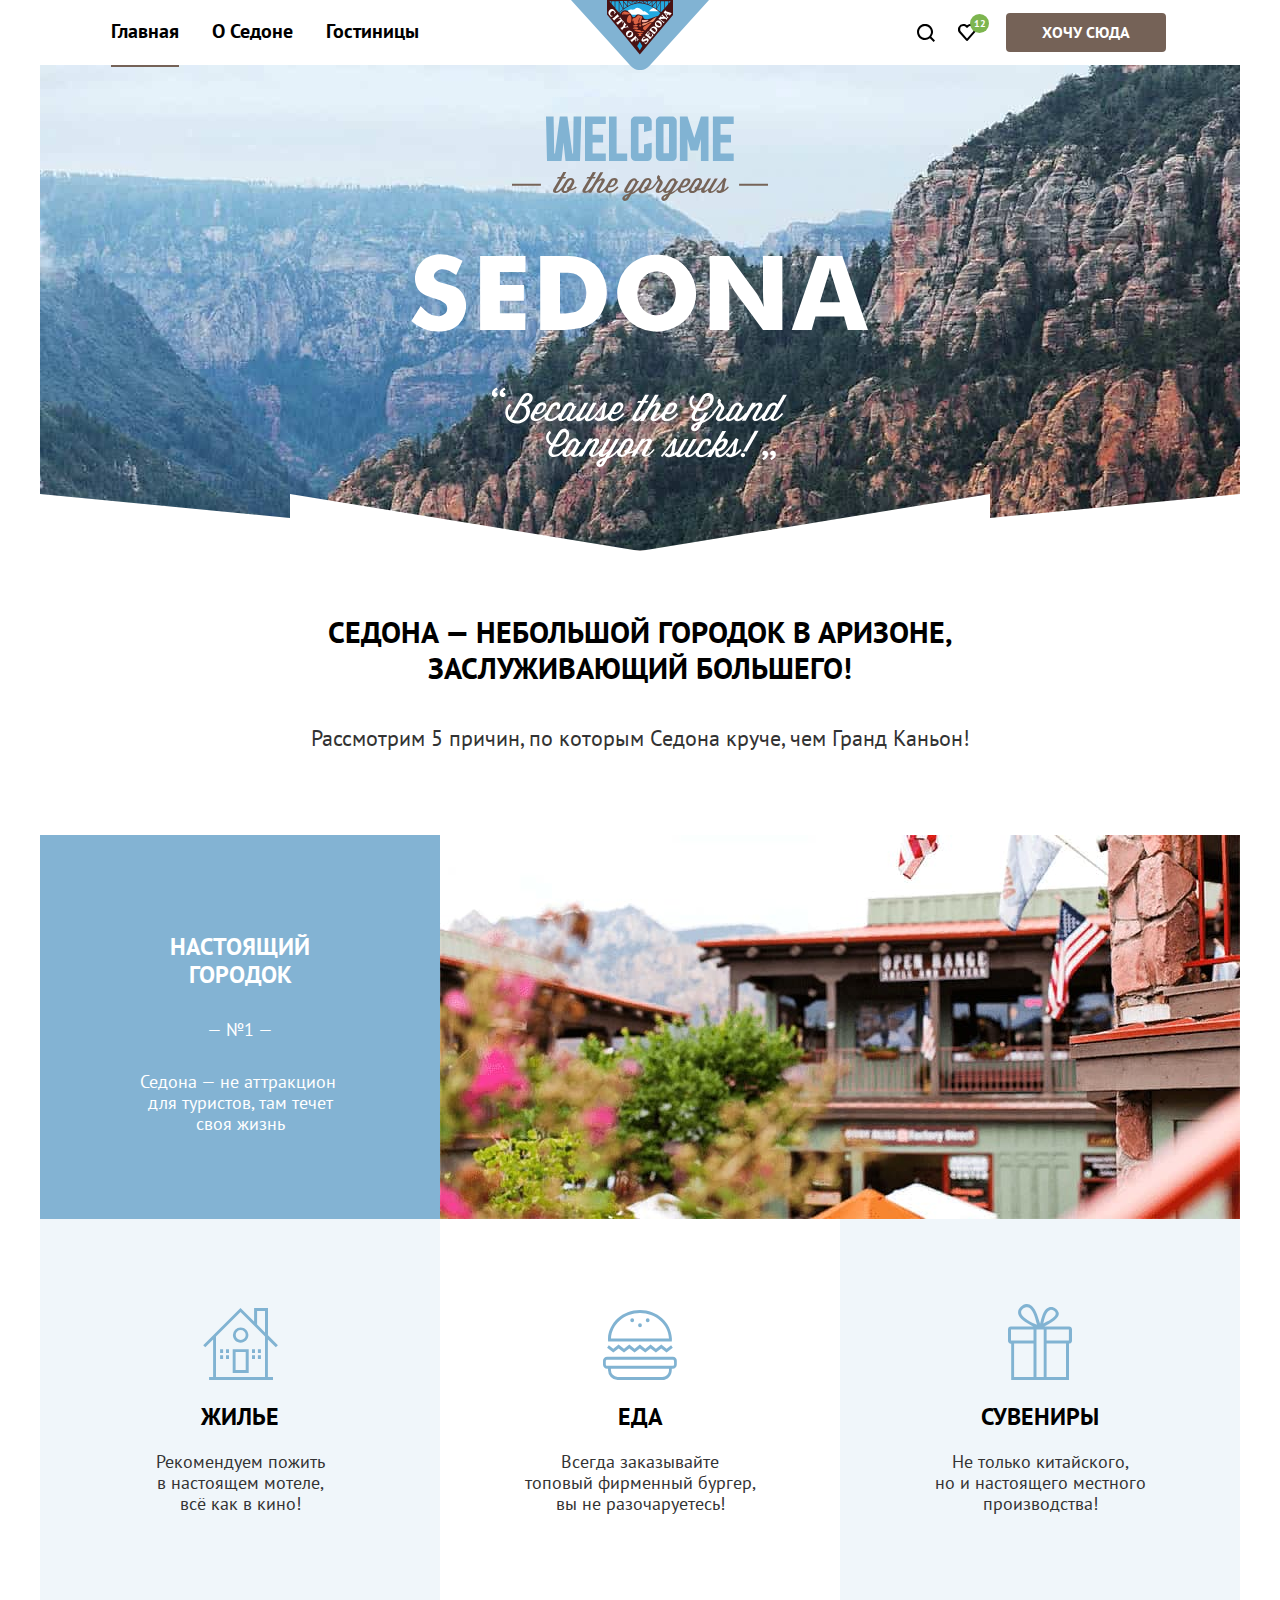
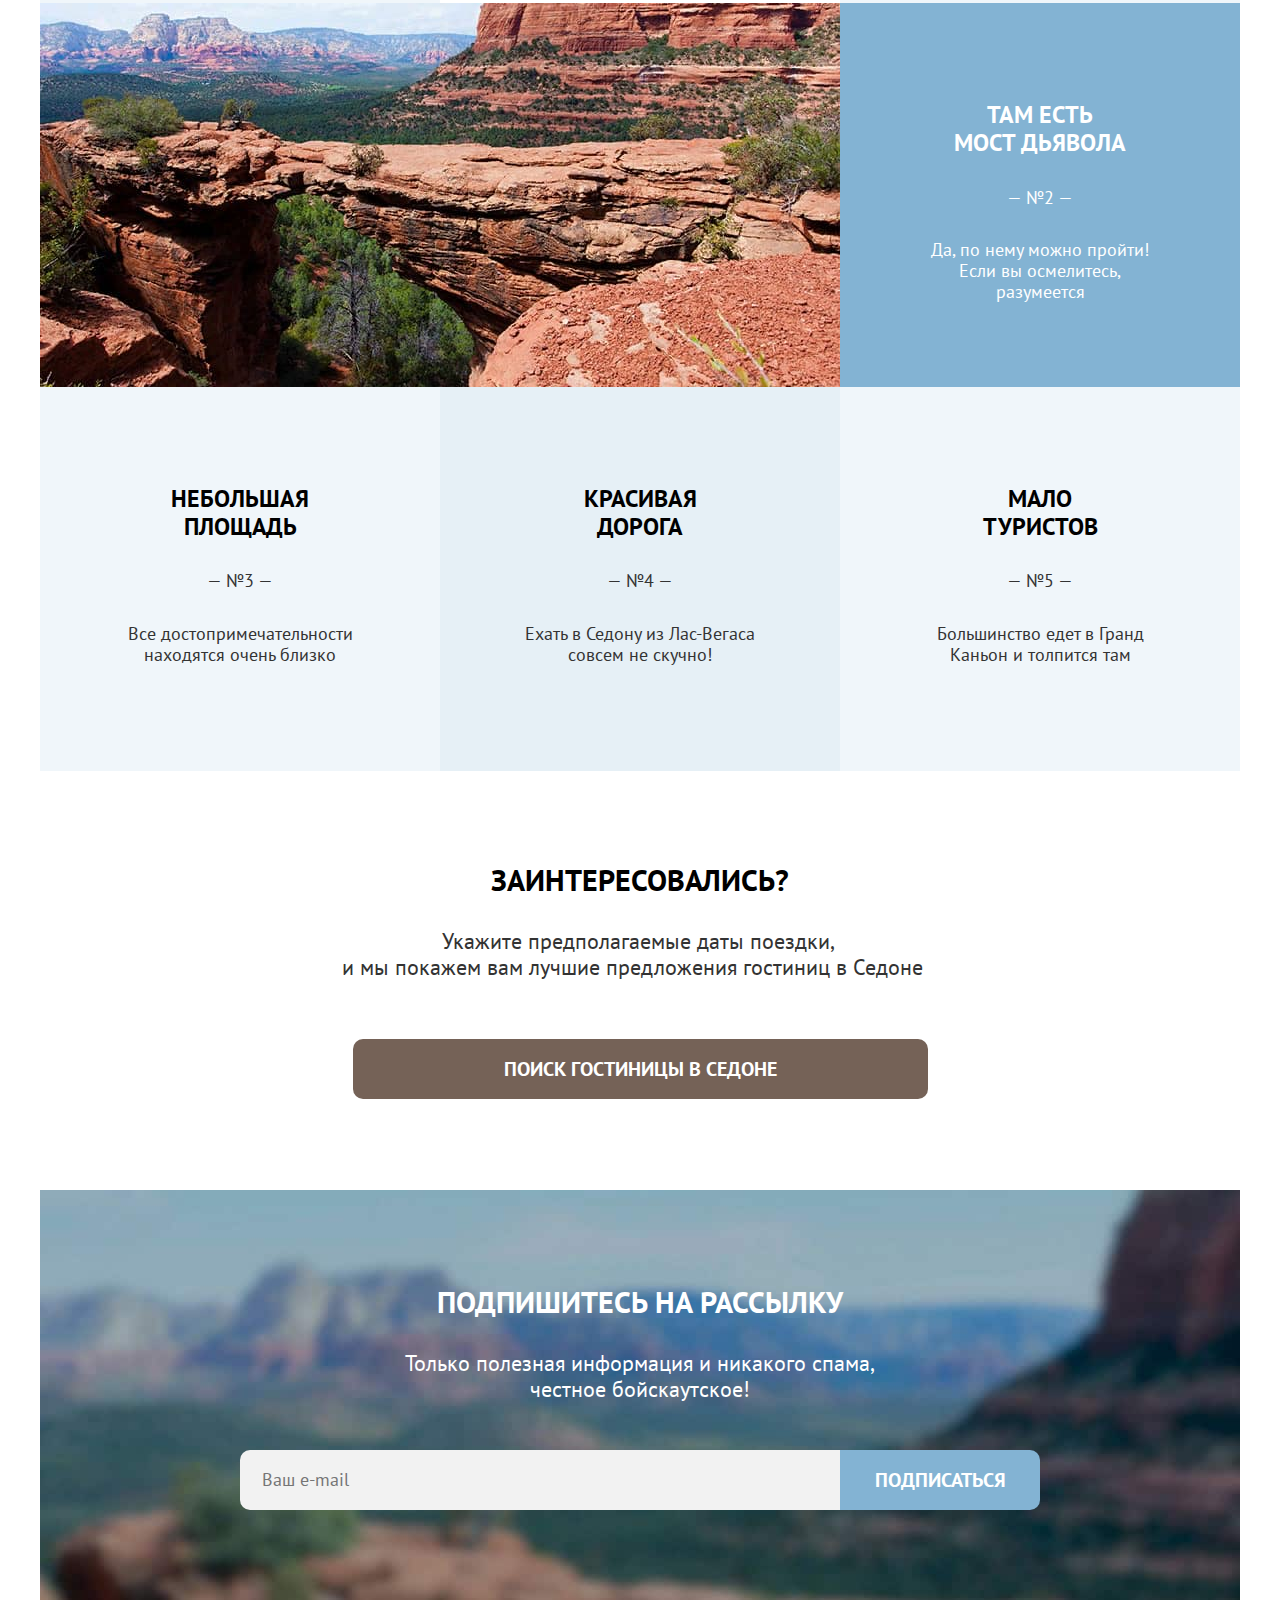
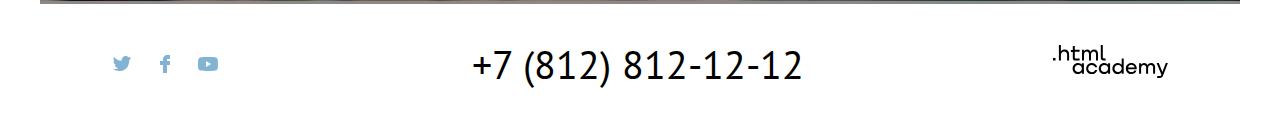
==== index.html @ df6b6065 "Попапы, слайдеры, формы" ====
<!DOCTYPE html>
<html lang="ru">

<head>
  <meta charset="UTF-8">
  <meta name="viewport" content="width=device-width, initial-scale=1.0">
  <title>Седона</title>
  <link rel="stylesheet" type="text/css" href="styles/styles.css">
</head>

<body>
  <header class="page-header">
    <nav class="navigation">
      <ul class="navigation-list">
        <li class="navigation-item">
          <a href="#" class="navigation-link navigation-link-current">Главная</a>
        </li>
        <li class="navigation-item">
          <a href="#" class="navigation-link">О Седоне</a>
        </li>
        <li class="navigation-item">
          <a href="hotels.html" class="navigation-link">Гостиницы</a>
        </li>
      </ul>
      <a href="#" class="header-logo">
        <img class="header-logo-img" src="img/header/sedona-logo.svg" width="138" height="70" alt="logo">
      </a>
      <ul class="navigation-list navigation-user">
        <li class="navigation-item">
          <a href="#" class="navigation-link navigation-link--search">
            <svg class="navigation-icon" width="18" height="18" aria-hidden="true" focusable="false" fill="none"
              xmlns="http://www.w3.org/2000/svg">
              <g clip-path="url(#a)">
                <path
                  d="m18 16.5-3.7-3.7A8 8 0 0 0 8-.1C3.6-.1 0 3.6 0 8a8 8 0 0 0 12.9 6.3l3.7 3.7 1.4-1.5ZM8 14a6 6 0 0 1-6-6 6 6 0 0 1 6-6 6 6 0 0 1 6 6 6 6 0 0 1-6 6Z"
                  fill="" />
              </g>
              <defs>
                <clipPath id="a">
                  <path fill="#fff" d="M0 0h18v18H0z" />
                </clipPath>
              </defs>
            </svg>
            <span class="visually-hidden">
              Поиск
            </span>
          </a>
        </li>
        <li class="navigation-item">
          <a href="#" class="navigation-link navigation-link--favourites">
            <svg class="navigation-icon" width="18" height="17" aria-hidden="true" focusable="false" fill="none"
              xmlns="http://www.w3.org/2000/svg">
              <path
                d="M8.9 17a1 1 0 0 1-.8-.4l-7-7.9A5.4 5.4 0 0 1 5.5 0C6.8 0 8 .5 9 1.3a5.5 5.5 0 0 1 9 4.1c0 1.3-.5 2.5-1.3 3.4l-7 7.9c-.2.2-.4.3-.8.3Zm-6-9.5L9 14.4l6.2-7c.5-.5.7-1.2.7-2 0-1.8-1.5-3.3-3.3-3.3-1 0-2 .5-2.7 1.3-.3.3-.6.4-.9.4-.3 0-.6-.2-.8-.4a3.7 3.7 0 0 0-2.7-1.3 3.3 3.3 0 0 0-3.3 3.3c-.1.9.3 1.6.7 2.1-.1 0-.1 0 0 0Z"
                fill="" />
            </svg>
            <span class="visually-hidden">
              Избранное
            </span>
          </a>
        </li>

        <div class="popup popup-favourites">
          <ul class="popup-list">
            <li class="popup-item">

              <a href="#" class="popup-link">
                <div class="popup-link-wrapper">
                  <img src="img/hotels/hotels-cards/desert-quali.jpg" alt="" class="popup-img" width="48" height="48">
                  <h2 class="popup-title">Desert Quail Inn</h2>
                  <p class="popup-description">Мотель</p>
                </div>
              </a>

              <button class="popup-button-delete">
                <svg class="popup-icon" width="16" height="16" aria-hidden="true" focusable="false" fill=""
                  xmlns="http://www.w3.org/2000/svg">
                  <g opacity="" fill="">
                    <path
                      d="M15.3 2.3H.6c-.3 0-.6.2-.6.5s.3.6.6.6h1.7v12c0 .3.3.6.6.6h10.2c.3 0 .6-.3.6-.6v-12h1.7c.3 0 .6-.3.6-.6s-.4-.5-.7-.5Zm-2.8 12.5H3.4V3.4h9.1v11.4ZM6.2 1.2h3.4c.3 0 .6-.3.6-.6S10 0 9.7 0H6.2c-.3 0-.5.3-.5.6s.2.6.5.6Z" />
                    <path
                      d="M6.2 12c.3 0 .6-.3.6-.6V5.7c0-.3-.3-.6-.6-.6s-.6.3-.6.6v5.7c.1.3.3.6.6.6ZM9.7 12c.3 0 .6-.3.6-.6V5.7c0-.3-.3-.6-.6-.6s-.6.4-.6.6v5.7c0 .3.2.6.6.6Z" />
                  </g>
                </svg>
                <span class="visually-hidden">Корзина</span>
              </button>
            </li>
            <li class="popup-item">
              <a href="#" class="popup-link">
                <div class="popup-link-wrapper">
                  <img src="img/hotels/hotels-cards/villas.jpg" alt="" class="popup-img" width="48" height="48">
                  <h2 class="popup-title">Villas at Poco Diablo</h2>
                  <p class="popup-description">Апартаменты</p>
                </div>
              </a>
              <button class="popup-button-delete">
                <svg class="popup-icon" width="16" height="16" aria-hidden="true" focusable="false" fill=""
                  xmlns="http://www.w3.org/2000/svg">
                  <g opacity="" fill="">
                    <path
                      d="M15.3 2.3H.6c-.3 0-.6.2-.6.5s.3.6.6.6h1.7v12c0 .3.3.6.6.6h10.2c.3 0 .6-.3.6-.6v-12h1.7c.3 0 .6-.3.6-.6s-.4-.5-.7-.5Zm-2.8 12.5H3.4V3.4h9.1v11.4ZM6.2 1.2h3.4c.3 0 .6-.3.6-.6S10 0 9.7 0H6.2c-.3 0-.5.3-.5.6s.2.6.5.6Z" />
                    <path
                      d="M6.2 12c.3 0 .6-.3.6-.6V5.7c0-.3-.3-.6-.6-.6s-.6.3-.6.6v5.7c.1.3.3.6.6.6ZM9.7 12c.3 0 .6-.3.6-.6V5.7c0-.3-.3-.6-.6-.6s-.6.4-.6.6v5.7c0 .3.2.6.6.6Z" />
                  </g>
                </svg>
                <span class="visually-hidden">Корзина</span>
              </button>
            </li>
          </ul>
          <button class="btn-popup-favourites">Все избранные</button>
        </div>

        <li class="navigation-item">
          <a href="#" class="navigation-link button-nav">
            хочу сюда
          </a>
        </li>
      </ul>
    </nav>
  </header>

  <main class="main-container main-index">
    <div class="page-container">
      <section class="promo">
        <h1 class="visually-hidden">Sedona</h1>
        <img src="img/index/welcome.svg" alt="Sedona promo image" width="458" height="352" class="promo-img">
        <div class="promo-about">
          <h2 class="promo-about-description">Cедона — небольшой городок в аризоне, заслуживающий большего!</h2>
          <p class="promo-about-reason">Рассмотрим 5 причин, по которым Седона круче, чем Гранд Каньон!</p>
        </div>
      </section>

      <section class="advantages">
        <h2 class="visually-hidden">Преимущества</h2>

        <div class="advantages-block">
          <div class="advantages-block-text">
            <h3 class="advantages-block-title">Настоящий городок</h3>
            <p class="advantages-block-number">&mdash; №1 &mdash;</p>
            <p class="advantages-block-description">Седона &mdash; не аттракцион&nbsp; для туристов, там течет своя
              жизнь
            </p>
          </div>
          <img class="advantages-block-photo" src="img/index/advantages/sedona.jpg" width="800" height="384"
            alt="Sedona">
        </div>

        <ul class="advantages-list advantages-list--features">
          <li class="advantages-list-item advantages-list-item--housing">
            <h3 class="advantages-list-title">Жилье</h3>
            <p class="advantages-list-description">Рекомендуем пожить<br> в настоящем мотеле,<br>всё
              как в кино!
            </p>
          </li>
          <li class="advantages-list-item advantages-list-item--food">
            <h3 class="advantages-list-title">Еда</h3>
            <p class="advantages-list-description">Всегда заказывайте<br> топовый фирменный бургер,<br> вы не
              разочаруетесь!</p>
          </li>
          <li class="advantages-list-item advantages-list-item--souvenirs">
            <h3 class="advantages-list-title">Сувениры</h3>
            <p class="advantages-list-description">Не только китайского,<br> но и настоящего местного
              производства!
            </p>
          </li>
        </ul>

        <div class="advantages-block advantages-block--right">
          <div class="advantages-block-text">
            <h3 class="advantages-block-title">Там есть<br> мост дьявола</h3>
            <p class="advantages-block-number">&mdash; №2 &mdash;</p>
            <p class="advantages-block-description">Да, по нему можно пройти! Если вы осмелитесь, разумеется</p>
          </div>
          <img class="advantages-block-photo" src="img/index/advantages/devils-bridge.jpg" width="800" height="384"
            alt="Devil`s bridge">
        </div>

        <ol class="advantages-list">
          <li class="advantages-list-item">
            <h3 class="advantages-list-title">Небольшая площадь</h3>
            <p class="advantages-list-number">&mdash; №3 &mdash;</p>
            <p class="advantages-list-description">Все достопримечательности находятся очень близко</p>
          </li>
          <li class="advantages-list-item">
            <h3 class="advantages-list-title">Красивая<br> дорога</h3>
            <p class="advantages-list-number">&mdash; №4 &mdash;</p>
            <p class="advantages-list-description"> Ехать в Седону из Лас-Вегаса совсем не скучно!</p>
          </li>
          <li class="advantages-list-item">
            <h3 class="advantages-list-title">Мало<br> туристов</h3>
            <p class="advantages-list-number">&mdash; №5 &mdash;</p>
            <p class="advantages-list-description">Большинство едет в Гранд Каньон и толпится там</p>
          </li>
        </ol>
      </section>

      <section class="search">
        <h2 class="visually-hidden">Поиск гостиницы</h2>
        <span class="search-title">Заинтересовались?</span>
        <p class="search-description">&nbsp;&nbsp;Укажите предполагаемые даты поездки,<br>и мы покажем вам лучшие
          предложения гостиниц в Седоне</p>
        <a href="catalog.html" class="search-link">поиск гостиницы в седоне</a>
      </section>

      <section class="mailing mailing--index">
        <h2 class="visually-hidden">Рассылка</h2>
        <h3 class="mailing-title">Подпишитесь на рассылку</h3>
        <p class="mailing-description">Только полезная информация и никакого спама,<br> честное бойскаутское!</p>
        <form class="mailing-form" action="https://echo.htmlacademy.ru/" method="post">
          <input class="email-field" type="email" name="mailing-email" placeholder="Ваш e-mail">
          <button type="submit" class="button">Подписаться</button>
        </form>
      </section>
    </div>
  </main>

  <footer class="page-footer">
    <section class="footer-social-link">
      <h2 class="visually-hidden">Контакты</h2>
      <ul class="footer-social-list">
        <li class="footer-social-item">
          <a href="https://twitter.com/htmlacademy_ru" class="button-social">
            <svg class="footer-icon" width="18" height="15" viewBox="0 0 18 15" aria-hidden="true" focusable="false"
              fill="" xmlns="http://www.w3.org/2000/svg">
              <path
                d="M11.6 0.194197C13.4 -0.305803 14.8 0.494197 15.4 1.3942C16.1 1.1942 16.8 0.894197 17.5 0.694197C17.5 1.5942 16.9 2.1942 16.6 2.4942C17.3 2.5942 18 1.8942 18 1.8942C17.8 2.8942 16.9 3.6942 16.3 3.8942C16.1 10.6942 13 15.0942 5.7 14.9942C5.1 14.9942 5.8 14.9942 5.2 14.9942C4.8 14.9942 0.8 14.4942 0 13.0942C2.4 13.2942 4.1 12.6942 5 11.8942C4 11.5942 2.1 11.4942 1.8 8.9942C2.2 9.0942 2.4 9.1942 3.1 9.0942C1.8 8.2942 0.4 7.4942 0.5 5.2942C0.8 5.5942 1.6 5.7942 1.9 5.7942C1.1 5.5942 -0.2 2.4942 0.9 0.894197C2.8 2.7942 4.9 4.4942 8.5 4.6942C8.7 2.2942 9.7 0.794197 11.6 0.194197Z"
                fill="" />
            </svg>
            <span class="visually-hidden">Twitter</span>
          </a>
        </li>
        <li class="footer-social-item">
          <a href="https://www.facebook.com/htmlacademy" class="button-social">
            <svg class="footer-icon" width="10" height="18" viewBox="0 0 10 18" aria-hidden="true" focusable="false"
              fill="" xmlns="http://www.w3.org/2000/svg">
              <path d="M7 0C4.8 0 3 1.8 3 4V6H0V10H3V18H7V10H10V6H7V4H10V0H7Z" fill="" />
            </svg>
            <span class="visually-hidden">Facebook</span>
          </a>
        </li>
        <li class="footer-social-item">
          <a href="https://www.youtube.com/c/HTMLAcademyRUS" class="button-social">
            <svg class="footer-icon" width="20" height="14" viewBox="0 0 20 14" aria-hidden="true" focusable="false"
              fill="" xmlns="http://www.w3.org/2000/svg">
              <path fill-rule="evenodd" clip-rule="evenodd"
                d="M17.8136 0.418176C18.6746 0.648666 19.3513 1.32532 19.5818 2.18637C19.9983 3.74547 20 7.00033 20 7.00033C20 7.00033 20 10.2552 19.5818 11.8143C19.3513 12.6753 18.6746 13.352 17.8136 13.5825C16.2545 14.0007 9.99996 14.0007 9.99996 14.0007C9.99996 14.0007 3.74547 14.0007 2.18636 13.5825C1.32532 13.352 0.648666 12.6753 0.418176 11.8143C0 10.2552 0 7.00033 0 7.00033C0 7.00033 0 3.74547 0.418176 2.18637C0.648666 1.32532 1.32532 0.648666 2.18636 0.418176C3.74547 0 9.99996 0 9.99996 0C9.99996 0 16.2545 0 17.8136 0.418176ZM13.194 7.00061L7.99808 10.0002V4.00092L13.194 7.00061Z"
                fill="" />
            </svg>
            <span class="visually-hidden">Youtube</span>
          </a>
        </li>
      </ul>
      <a href="tel:+78128121212" class="footer-tel">
        +7 (812) 812-12-12
        <span class="visually-hidden">Телефон</span>
      </a>
      <a class="footer-htmlacademy-link" href="https://htmlacademy.ru/">
        <svg class="footer-logo" width="115" height="33" viewBox="0 0 115 33" aria-hidden="true" focusable="false"
          fill="" xmlns="http://www.w3.org/2000/svg">
          <g clip-path="url(#clip0)">
            <path fill-rule="evenodd" clip-rule="evenodd"
              d="M7.9999 6.2C8.7999 5.2 9.9999 4.5 11.5999 4.5C14.2999 4.5 16.1999 6.4 16.0999 9.4V15.5H14.0999V9.8C14.0999 8 12.9999 6.6 11.1999 6.6C9.1999 6.6 7.8999 8.1 7.8999 10.2V15.5H5.8999V0H7.8999V6.2H7.9999ZM0 15.5V12.9H2.5V15.5H0ZM26.5999 4.79998H21.7999V1.09998H19.7999V4.89998H17.8999V6.89998H19.7999V12.9C19.7999 14.6 20.7999 15.6 22.4999 15.6H26.5999V13.6H22.8999C22.1999 13.6 21.7999 13.2 21.7999 12.5V6.79998H26.5999V4.79998ZM37.6 6.69998C38.2 5.39998 39.5 4.59998 41.1 4.59998C43.6 4.59998 45.1 6.39998 45 8.89997V15.4H43V9.09998C43 7.49998 42.1 6.49998 40.6 6.49998C39.4 6.49998 38 7.39998 38 9.79998V15.4H36V9.09998C36 7.49998 35.1 6.49998 33.6 6.49998C32 6.49998 31 7.99998 31 9.99998V15.4H29V4.79998H30.9V6.39998H31C31.6 5.39998 32.7 4.59998 34.1 4.59998C35.7 4.59998 36.9 5.49998 37.5 6.69998H37.6ZM47.8 12.7C47.8 14.4 48.8 15.4 50.6 15.4H52.6V13.4H50.9001C50.2001 13.4 49.8 13 49.8 12.3V0H47.8V12.7ZM25.0001 17.9C26.7001 17.9 28.0001 18.6 28.9001 19.7V18.2H30.9001V28.8H28.9001V27.2H28.8001C28.0001 28.3 26.8001 29.1 25.0001 29.1C21.9001 29.1 19.6001 26.8 19.6001 23.5C19.6001 20.2 21.9001 17.9 25.0001 17.9ZM21.7001 23.5C21.7001 25.5 23.1001 27.1 25.3001 27.1C27.5001 27.1 28.9001 25.4 28.9001 23.5C28.9001 21.5 27.5001 19.9 25.3001 19.9C23.1001 19.9 21.7001 21.5 21.7001 23.5ZM44.2 22C43.7 19.6 41.5999 17.9 38.7999 17.9C35.3999 17.9 33.2 20.4 33.2 23.5C33.2 26.6 35.3999 29.1 38.7999 29.1C41.5999 29.1 43.7 27.3 44.2 24.9H42.0999C41.7 26.2 40.3999 27.2 38.7999 27.2C36.5999 27.2 35.2 25.6 35.2 23.6C35.2 21.6 36.5999 20 38.7999 20C40.3999 20 41.5999 21 42.0999 22.2H44.2V22ZM51.2001 17.9C52.9001 17.9 54.2001 18.6 55.1 19.7V18.2H57.1V28.8H55.1V27.2H55C54.2001 28.3 53 29.1 51.2001 29.1C48.1001 29.1 45.8 26.8 45.8 23.5C45.8 20.2 48.1001 17.9 51.2001 17.9ZM47.9001 23.5C47.9001 25.5 49.3 27.1 51.5 27.1C53.6 27.1 55.1 25.4 55.1 23.5C55.1 21.5 53.7001 19.9 51.5 19.9C49.3 19.9 47.9001 21.5 47.9001 23.5ZM68.6999 19.8C67.7999 18.7 66.4999 17.9 64.7999 17.9C61.6999 17.9 59.3999 20.2 59.3999 23.5C59.3999 26.8 61.5999 29.1 64.7999 29.1C66.4999 29.1 67.7999 28.3 68.5999 27.3H68.6999V28.8H70.6999V13.4H68.6999V19.8ZM65.0999 27.1C62.8999 27.1 61.4999 25.5 61.4999 23.5C61.4999 21.5 62.8999 19.9 65.0999 19.9C67.2999 19.9 68.6999 21.5 68.6999 23.5C68.5999 25.5 67.1999 27.1 65.0999 27.1ZM72.8 23.5C72.8 20.4 75 17.9 78.3 17.9C81.8 17.9 84 20.6 83.8 24.2H75C75.1 25.8 76.5 27.1 78.4 27.1C79.8 27.1 80.9 26.5 81.4 25.5H83.5C82.8 27.8 80.8 29.1 78.3 29.1C74.9 29.1 72.8 26.5 72.8 23.5ZM81.6 22.4C81.3 20.8 80 19.8 78.3 19.8C76.6001 19.8 75.4 20.9 75.1 22.4H81.6ZM98.2001 17.9C96.6001 17.9 95.3001 18.7 94.6001 19.9H94.5001C93.9001 18.7 92.7001 17.9 91.1001 17.9C89.7001 17.9 88.6001 18.6 88.0001 19.7V18.2H86.1001V28.8H88.1001V23.4C88.1001 21.4 89.1001 20 90.7001 19.9C92.2001 19.9 93.1001 20.9 93.1001 22.5V28.8H95.1001V23.2C95.1001 20.8 96.5001 19.9 97.7001 19.9C99.2001 19.9 100.1 20.9 100.1 22.5V28.8H102.1V22.3C102.2 19.7 100.7 17.9 98.2001 17.9ZM105.8 18.1L109.4 27L112.8 18.1H114.9L110.2 30.3C109.5 32.1 108.5 32.9 106.7 32.9H104.2V30.9H106.7C107.7 30.9 108.1 30.6 108.4 29.7L103.6 18.1H105.8Z"
              fill="" />
          </g>
          <defs>
            <clipPath id="clip0">
              <rect width="114.9" height="32.9" fill="" />
            </clipPath>
          </defs>
        </svg>
        <span class="visually-hidden">HTML Academy</span>
      </a>
    </section>
  </footer>

  <div class="modal-container">
    <div class="modal modal-search">
      <button class="modal-close-button">
        <span class="visually-hidden">Закрыть</span>
        <svg class="modal-close-icon" width="13" height="13" fill="none" xmlns="http://www.w3.org/2000/svg">
          <path d="M13 1.2 11.8 0 6.5 5.3 1.2 0 0 1.2l5.3 5.3L0 11.8 1.2 13l5.3-5.3 5.3 5.3 1.2-1.2-5.3-5.3L13 1.2Z"
            fill="#000" />
        </svg>
      </button>
      <section class="modal-content">
        <h2 class="modal-title">Поиск гостиницы в Седоне</h2>
        <form class="auth-form" action="https://echo.htmlacademy.ru/" method="post">
          <div class="date-form-input">
            <label class="modal-label" for="arrival-date">Дата заезда:</label>
            <input class="date-form-field field" type="text" id="arrival-date" name="arrival-date"
              value="27 апреля 2020">
            <a href="#" class="modal-date-link">
              <svg width="15" height="15" fill="none" xmlns="http://www.w3.org/2000/svg">
                <g opacity=".3" fill="#000">
                  <path d="M5.5 10c.3 0 .5-.2.5-.5S5.8 9 5.5 9s-.5.2-.5.5.2.5.5.5Z" />
                  <path
                    d="M14 2h-2V0h-1v2H4V0H3v2H1c-.6 0-1 .4-1 1v11c0 .5.4 1 1 1h13c.5 0 1-.5 1-1V3c0-.6-.5-1-1-1Zm0 12H1V7h13v7ZM1 6V3h2v2h1V3h7v2h1V3h2v3H1Z" />
                  <path
                    d="M7.5 10c.3 0 .5-.2.5-.5S7.8 9 7.5 9s-.5.2-.5.5.2.5.5.5ZM9.5 10c.3 0 .5-.2.5-.5S9.8 9 9.5 9s-.5.2-.5.5.2.5.5.5ZM5.5 11c-.3 0-.5.2-.5.5s.2.5.5.5.5-.2.5-.5-.2-.5-.5-.5ZM3.5 10c.3 0 .5-.2.5-.5S3.8 9 3.5 9s-.5.2-.5.5.2.5.5.5ZM3.5 11c-.3 0-.5.2-.5.5s.2.5.5.5.5-.2.5-.5-.2-.5-.5-.5ZM7.5 11c-.3 0-.5.2-.5.5s.2.5.5.5.5-.2.5-.5-.2-.5-.5-.5ZM9.5 11c-.3 0-.5.2-.5.5s.2.5.5.5.5-.2.5-.5-.2-.5-.5-.5ZM11.5 10c.3 0 .5-.2.5-.5s-.2-.5-.5-.5-.5.2-.5.5.2.5.5.5ZM11.5 11c-.3 0-.5.2-.5.5s.2.5.5.5.5-.2.5-.5-.2-.5-.5-.5Z" />
                </g>
              </svg>
            </a>
          </div>
          <div class="date-form-input">
            <label class="modal-label" for="leaving-date">Дата выезда:</label>
            <input class="date-form-field field" type="text" id="leaving-date" name="leaving-date"
              value="1 сентября 2021">
            <a href="#" class="modal-date-link">
              <svg width="15" height="15" fill="none" xmlns="http://www.w3.org/2000/svg">
                <g opacity=".3" fill="#000">
                  <path d="M5.5 10c.3 0 .5-.2.5-.5S5.8 9 5.5 9s-.5.2-.5.5.2.5.5.5Z" />
                  <path
                    d="M14 2h-2V0h-1v2H4V0H3v2H1c-.6 0-1 .4-1 1v11c0 .5.4 1 1 1h13c.5 0 1-.5 1-1V3c0-.6-.5-1-1-1Zm0 12H1V7h13v7ZM1 6V3h2v2h1V3h7v2h1V3h2v3H1Z" />
                  <path
                    d="M7.5 10c.3 0 .5-.2.5-.5S7.8 9 7.5 9s-.5.2-.5.5.2.5.5.5ZM9.5 10c.3 0 .5-.2.5-.5S9.8 9 9.5 9s-.5.2-.5.5.2.5.5.5ZM5.5 11c-.3 0-.5.2-.5.5s.2.5.5.5.5-.2.5-.5-.2-.5-.5-.5ZM3.5 10c.3 0 .5-.2.5-.5S3.8 9 3.5 9s-.5.2-.5.5.2.5.5.5ZM3.5 11c-.3 0-.5.2-.5.5s.2.5.5.5.5-.2.5-.5-.2-.5-.5-.5ZM7.5 11c-.3 0-.5.2-.5.5s.2.5.5.5.5-.2.5-.5-.2-.5-.5-.5ZM9.5 11c-.3 0-.5.2-.5.5s.2.5.5.5.5-.2.5-.5-.2-.5-.5-.5ZM11.5 10c.3 0 .5-.2.5-.5s-.2-.5-.5-.5-.5.2-.5.5.2.5.5.5ZM11.5 11c-.3 0-.5.2-.5.5s.2.5.5.5.5-.2.5-.5-.2-.5-.5-.5Z" />
                </g>
              </svg>
            </a>
          </div>

          <ul class="modal-list">
            <li class="modal-item">
              <label class="modal-label" for="Adults">Взрослые:</label>
              <div class="modal-wrapper">
                <input class="modal-input" type="number" id="Adults" name="Adults" value="2">
                <button class="modal-button modal-button--minus" type="button">
                  <svg class="modal-input-icon" width="13" height="2" fill="" xmlns="http://www.w3.org/2000/svg">
                    <path opacity="" d="M0 0v1h13V0H0Z" fill="" />
                  </svg>
                </button>
                <span class="visually-hidden">Минус</span>
                <button class="modal-button modal-button--plus" type="button">
                  <svg class="modal-input-icon" width="13" height="13" fill="" xmlns="http://www.w3.org/2000/svg">
                    <path d="M13 6H7V0H6v6H0v1h6v6h1V7h6V6Z" fill="" opacity="" />
                  </svg>
                </button>
                <span class="visually-hidden">Плюс</span>
              </div>
            </li>
            <li class="modal-item">
              <label class="modal-label modal-label--children" for="Children">Дети:</label>
              <div class="modal-button-info">
                <svg width="25" height="25" viewBox="0 0 25 25" fill="" xmlns="http://www.w3.org/2000/svg">
                  <circle cx="12.5" cy="12.5" r="12.5" fill="" />
                </svg>
                <span>Укажите количество детей, которые будут с вами, возраст которых от 6 до 18 лет. Дети до 6 лет
                  размещаются бесплатно.</span>
              </div>
              <div class="modal-wrapper">
                <input class="modal-input" type="number" id="Children" name="Children" value="1">
                <button class="modal-button modal-button--minus" type="button">
                  <svg class="modal-input-icon" width="13" height="1" fill="" xmlns="http://www.w3.org/2000/svg">
                    <path opacity="" d="M0 0v1h13V0H0Z" fill="" />
                  </svg>
                </button>
                <span class="visually-hidden">Минус</span>
                <button class="modal-button modal-button--plus" type="button">
                  <svg class="modal-input-icon" width="13" height="13" fill="" xmlns="http://www.w3.org/2000/svg">
                    <path d="M13 6H7V0H6v6H0v1h6v6h1V7h6V6Z" fill="" opacity="" />
                  </svg>
                </button>
                <span class="visually-hidden">Плюс</span>
              </div>
            </li>
          </ul>
          <a class="search-modal-button" href="#">Найти</a>
        </form>
      </section>
    </div>
  </div>
</body>
<script src="index.js"></script>

</html>
---- styles/styles.css ----
*,
*::before,
*::after {
	box-sizing: border-box;
}

@font-face {
	font-family: "PT Sans";
	font-style: normal;
	font-weight: 400;
	src: url('../fonts/ptsans-400.woff2') format("woff2");
	font-display: swap;
}

@font-face {
	font-family: "PT Sans";
	font-style: normal;
	font-weight: 700;
	src: url('../fonts/ptsans-700.woff2') format("woff2");
	font-display: swap;
}

html {
	height: 100%;
}

body {
	margin: 0;
	display: flex;
	flex-direction: column;
	min-height: 100%;
	font-family: "PT Sans", sans-serif;
	background-color: #fff;
	color: #333333;
	font-size: 18px;
	line-height: 21px;
	font-weight: 400;
	font-style: normal;
}

.visually-hidden {
  position: absolute;
  width: 1px;
  height: 1px;
  margin: -1px;
  padding: 0;
  border: 0;
  clip: rect(0 0 0 0);
  overflow: hidden;
}

/* navigation */
.header-logo-img {
	position: absolute;
	left: 50%;
    transform: translateX(-50%);
	top: 0;
}

.navigation {
	position: relative;
	display: flex;
	justify-content: space-between;
	padding: 0 59px;
	/* padding 0 72px */
	width: 1200px;
	min-height: 65px;
	margin: 0 auto;
}

.navigation-list {
	display: flex;
	flex-wrap: wrap;
	align-items: center;
	margin: 0;
	padding: 0;
	width: 350px;
	/* 309 */
	list-style-type: none;
}

.navigation-link {
	position: relative;
	display: block;
	padding: 6px 12px;
	font-size: 20px;
	font-weight: 700;
	line-height: 26px;
	color: #000;
	text-decoration: none;
	outline: none;
}

.navigation-link:hover {
	color: #756257;
}

.navigation-link:focus {
	color: #756257;
	box-shadow: inset 0 0 0 3px #83B3D3;
	border-radius: 10px;
}

.navigation-link:active {
	box-shadow: none;
	color: rgba(117, 98, 87, .3);
}

.navigation-user {
	width: 281px;
	justify-content: flex-end;
	/* 250 */
}
.navigation-user .navigation-link {
	min-width: 38px;
	min-height: 38px;
	padding: 10px;
}

.navigation-link--favourites::after {
	position: absolute;
	content: "12";
	width: 19px;
	height: 19px;
	top: 0;
	right: -3px;
	background-color: #7DB54F;
	border-radius: 50%;

	font-size: 10px;
	line-height: 20px;
	text-align: center;
	color: #FFFFFF;
}

.navigation-user .navigation-item {
	margin-right: 3px;
	margin-bottom: 0;
	/* margin-right: 10px; */
}

.navigation-link:hover .navigation-icon {
	fill: #756257;
}

.navigation-link:focus .navigation-icon {
	fill: #756257;
}

.navigation-user .navigation-link:focus {
	color: #756257;
	box-shadow: inset 0 0 0 3px #83B3D3;
}

.navigation-user .navigation-link:active {
	opacity: .3;
	box-shadow: none;
}

.navigation-link-current::after {
	position: absolute;
	content: "";
	height: 2px;
  	bottom: -17px;
	left: 50%;
	transform: translateX(-50%);
	background-color: #756257;
	width: calc(100% - 24px);
}

.navigation-item {
	margin-right: 9px;
	margin-bottom: 4px;
	/* margin-right: 15px; */
}
.navigation .navigation-item:nth-child(3n) {
	margin-right: 0;
}

.navigation-icon {
	display: block;
	margin: auto;
	fill: #000;
}

.navigation-user .button-nav {
	display: block;
	width: 160px;
	padding: 9px;
	border-radius: 4px;
	background-color: #756257;
	font-size: 16px;
	font-weight: 700;
	line-height: 21px;
	color: #fff;
	text-transform: uppercase;
	text-align: center;
	/* margin */
	margin-left: 17px;
    margin-right: 12px;
}

.navigation-user .button-nav:hover {
	background-color: #615048;
	color: #fff;
}

.navigation-user .button-nav:focus {
	background-color: #615048;
	color: #fff;
}

.navigation-user .button-nav:active {
	background-color: #615048;
	box-shadow: none;
	color: rgba(255, 255, 255, .3);
	opacity: 1;
}

.main-container {
	flex-grow: 1;
}

.page-container {
	width: 1200px;
	margin: 0 auto;
}

/*  PROMO  */
.promo {
	background-image: url('../img/index/index-background.jpg');
	background-size: 1200px auto;
	background-repeat: no-repeat;
	background-position: top center;
	background-color: #898989;
	text-align: center;
	padding-top: 51px;
}

.promo-img {
	display: block;
	margin: 0 auto 83px;
}

.promo-about {
	position: relative;
	background-color: #fff;
	padding: 63px 240px 79px;
}

.promo-about::before {
	position: absolute;
	content: "";
	background-image: url('../img/index/divider.svg');
	background-position: center center;
	background-repeat: no-repeat;
	top: 0;
	left: 0;
	transform: translateY(-100%);
	width: 1200px;
	height: 57px;
}

.promo-about-description {
	font-size: 30px;
	font-weight: 700;
	margin: 0;
	margin-bottom: 34px;
	/* margin-bottom: 23px; */
	line-height: 36px;
	color: #000000;
	text-transform: uppercase;
}

.promo-about-reason {
	font-size: 22px;
	line-height: 36px;
	margin: 0;
}

/* ADVANTAGES */
.advantages {
	text-align: center;
}

.advantages-block {
	display: flex;
	background-color: #83B3D3;
	color: #fff;
}

.advantages-block-text {
	padding: 98px 90px 77px;
}

.advantages-block--right {
	flex-direction: row-reverse;
}

.advantages-block-title {
	font-size: 24px;
	line-height: 28px;
	font-weight: 700;
	margin: 0 auto 30px;
	/* margin: 0 auto 25px; */
	text-transform: uppercase;
}

.advantages-block-number {
	margin: 0;
}

.advantages-block-description {
	/* margin: 26px auto 0; */
	margin: 31px auto 0;
}

.advantages-list {
	margin: 0;
	padding: 0;
	display: flex;
	list-style: none;
}

.advantages-list-item {
	width: 400px;
	min-height: 384px;
	background-repeat: no-repeat;
	padding: 98px 75px 77px;
}

.advantages-list--features .advantages-list-item {
	padding: 184px 75px 79px;
}
.advantages-list--features .advantages-list-item .advantages-list-title {
	margin-bottom: 20px;
}
.advantages-list-item:nth-child(2n + 1) {
	background-color: rgba(131, 179, 211, 0.12);
}

.advantages-list-item:nth-child(2) {
	background: rgba(131, 179, 211, 0.2);
}

.advantages-list-title {
	font-size: 24px;
	line-height: 28px;
	font-weight: 700;
	/* margin: 0 auto 25px; */
	margin: 0 auto 29px;
	color: #000;
	text-transform: uppercase;
}

.advantages-list-number {
	/* margin: 0 auto 26px; */
	margin: 0 auto 32px;
}

.advantages-list-description {
	margin: 0;
}

.advantages-list .advantages-list-item--housing {
	background-image: url('../img/index/advantages/housing.svg');
	background-size: 75px 72px;
	background-position-x: center;
	background-position-y: 89px;
}

.advantages-list .advantages-list-item--food {
	background-color: #fff;
	background-image: url('../img/index/advantages/food.svg');
	background-size: 74px 70px;
	background-position-x: center;
	background-repeat: no-repeat;
	background-position-y: 91px;
}

.advantages-list .advantages-list-item--souvenirs {
	background-image: url('../img/index/advantages/souvenirs.svg');
	background-size: 64px 76px;
	background-position-x: center;
	background-position-y: 85px;
}

/* SEARCH */
.search {
	min-height: 417px;
	text-align: center;
	padding: 91px 240px;
}

.search-title {
	display: block;
	/* margin-bottom: 15px; */
	margin-bottom: 30px;
	font-size: 30px;
	font-weight: 700;
	line-height: 36px;
	color: #000000;
	text-transform: uppercase;
}

.search-description {
	font-size: 22px;
	line-height: 26px;
	/* margin: 0 auto 55px; */
	margin: 0 auto 59px;
	margin-right: 15px;
}

.search-link {
	display: block;
	margin: 0 auto;
	width: 575px;
    padding: 12px;
	border-radius: 10px;
	background-color: #756257;
	font-size: 20px;
	font-weight: 700;
	line-height: 36px;
	color: #fff;
	text-transform: uppercase;
	text-decoration: none;
}

.search-link:hover {
	background: #615048;
	outline: none;
}

.search-link:focus {
	box-shadow: inset 0 0 0 3px #83B3D3;
	border-radius: 10px;
	outline: none;
}

.search-link:active {
	background: #615048;
	color:rgba(255, 255, 255, 0.3);
	outline: none;
}

/* MAILING */
.mailing {
	text-align: center;
	padding: 89px 200px 137px;
}

.mailing-title {
	font-size: 30px;
	font-weight: 700;
	line-height: 36px;
	/* margin: 0 auto 15px; */
	margin: 0 auto 30px;
	text-transform: uppercase;
	color: #000;
}

.mailing-description {
	margin: 0;
	font-size: 22px;
	line-height: 26px;
	/* margin-bottom: 26px; */
	margin-bottom: 48px;
}

.mailing--index  {
	background-image: url('../img/mailing-background.jpg');
	background-size: 1200px 411px;
	background-position: top center;
	background-repeat: no-repeat;
	background-color: #898989;
	color: #fff;
	padding: 94px 200px;
}

.mailing--index .mailing-title {
	color: inherit;
}

.mailing-form {
	display: grid;
	grid-template-columns: 1fr auto;
}

.email-field {
	font-family: inherit;
	font-size: 18px;
	line-height: 26px;
	background-color: #F2F2F2;
	padding: 17px 19px 17px 22px;
	border: none;
	border-radius: 10px 0px 0px 10px;
	outline: none;
}

.email-field:hover {
	background-color: #E6E6E6;
}

.email-field:focus {
	box-shadow: inset 0 0 0 3px #83B3D3;
}

.email-field:active {
	box-shadow: inset 0 0 0 2px #000;
}

.email-field:invalid {
	box-shadow: inset 0 0 0 2px #FF5757;
}

.button {
	width: 200px;
	padding: 15px;
	border-radius: 0px 10px 10px 0px;
	border: none;
	background-color: #83b3d3;
	font-size: 20px;
	font-weight: 700;
	line-height: 26px;
	color: #fff;
	text-transform: uppercase;
	font-family: inherit;
	outline: none;
	cursor: pointer;
}

.button:hover {
	background: #68A2CA;
}

.button:focus {
	background: #68A2CA;
	box-shadow: inset 0 0 0 3px #756257;
}

.button:active {
	background: #68A2CA;
	color: rgba(255, 255, 255, .3);
}

/* FOOTER */

.footer-social-link {
	display: flex;
	justify-content: space-between;
	/* padding: 30px 72px 20px; */
	padding: 23px 50px 24px;
	align-items: center;
	width: 1200px;
	margin: 0 auto;
}

.footer-social-list {
	display: flex;
	flex-wrap: wrap;
	/* margin: 0; */
	margin: 12px;
	padding: 0;
	width: 130px;
	/* 108 */
	list-style-type: none;
}

.footer-social-item {
	margin-right: 3px;
}

.button-social {
	display: flex;
	width: 40px;
	height: 40px;
	border-radius: 10px;
	outline: none;
}

.footer-icon {
	fill: #83B3D3;
	margin: auto;
}

.button-social:hover .footer-icon {
	fill: #68A2CA;
}

.button-social:focus .footer-icon {
	fill: #68A2CA;
}

.button-social:focus {
	box-shadow: inset 0 0 0 3px#68A2CA;
}

.button-social:active {
	box-shadow: none;
	opacity: .3;
}

.footer-social-item:nth-child(3n) {
  margin-right: 0;
}

.footer-tel {
	display: block;
	font-size: 40px;
	line-height: 40px;
	color: #000;
	text-decoration: none;
	outline: none;
	padding: 15px;
}

.footer-tel:hover {
	color: #756257;
}

.footer-tel:focus {
	box-shadow: inset 0 0 0 3px#83B3D3;
	border-radius: 10px;
	color: #756257;
}

.footer-tel:active {
	opacity: 0.3;
	box-shadow: none;
}

.footer-logo {
	fill: #000;
}

.footer-htmlacademy-link {
	outline: none;
	padding: 18px 22px;
	border-radius: 10px;
}

.footer-htmlacademy-link:hover .footer-logo {
	fill: #756257;
}

.footer-htmlacademy-link:focus .footer-logo {
	fill: #756257;
}

.footer-htmlacademy-link:focus {
	box-shadow: inset 0 0 0 3px#83B3D3;
}

.footer-htmlacademy-link:active {
	box-shadow: none;
	opacity: .3;
}

/* HOTELS */

.inner-filter {
	background-image: url('../img/hotels/hotels-background.jpg');
	background-size: 1200px 408px;
	background-repeat: no-repeat;
	background-position: center;
	background-color: #898989;
	color: #fff;
	padding: 30px 72px 83px;
}

.inner-filter-title {
	font-size: 60px;
	font-style: normal;
	font-weight: 700;
	line-height: 78px;
	margin: 0 0 5px;
}

.breadcrumbs {
	/* position: relative; */
	display: flex;
	font-size: 16px;
	line-height: 21px;
	list-style: none;
	margin: 0 0 45px;
	padding: 0;
}

.breadcrumbs-link {
	color: inherit;
	margin-right: 14px;
	outline: none;
	border-radius: 4px;
	padding: 3px 8px;
	text-decoration: none;
}

.breadcrumbs-link--home {
	position: relative;
}

.breadcrumbs-link--home::after {
	position: absolute;
	content: "";
	background-image: url('../img/hotels/breadcrumbs/icon-arrow.svg');
	background-repeat: no-repeat;
	width: 6px;
	height: 8px;
	top: 50%;
	transform: translateY(-50%);
	right: -11px;
}

.breadcrumbs-link:hover {
	opacity: 0.6;
}

.breadcrumbs-link:focus {
	box-shadow: inset 0 0 0 3px #83B3D3;
}

.breadcrumbs-link:active {
	box-shadow: none;
	opacity: 0.3;
}

.hotels-filter {
	display: grid;
	grid-template-columns: 150px 67px 145px 167px 287px 81px;
	grid-template-rows: auto;
}
 
.hotels-filter-group {
	margin: 0;
	padding: 0;
	border: none;
}

.hotels-filter-group.hotels-filter-type {
	grid-column: 3;
}

.hotels-filter-group.hotels-filter-price {
	grid-column: 5;
}

.hotels-filter-list {
	list-style: none;
	margin: 0;
	padding: 0;
}

.hotels-filter-item {
	margin-bottom: 12px;
}

.hotels-filter-item:last-child {
	margin-bottom: 0;
}

.hotels-filter-title {
	font-size: 20px;
	font-weight: 700;
	line-height: 26px;
	margin-bottom: 30px;
}

.control {
	position: relative;
  	display: block;
  	padding-left: 39px;
}

.control-mark {
	position: absolute;
	top: 0;
	left: 0;
	width: 20px;
	height: 20px;
	background: #FFFFFF;
	border-radius: 4px;
}

.control:hover .control-mark {
	background: rgba(255, 255, 255, 0.6);
}

.control:focus .control-mark {
	box-shadow: 0 0 0 3px #83B3D3;
}

.control:active .control-mark {
	background: rgba(255, 255, 255, 0.3);
}

.control-input[type="checkbox"]:checked + .control-mark::after {
	position: absolute;
	content: "";
	width: 12px;
	height: 9px;
	background-image: url('../img/hotels/tick-icon.svg');
	top: 5px;
	left: 5px;
}

.control-input[type="radio"] + .control-mark {
  border-radius: 50%;
}

.control-input[type="radio"]:checked + .control-mark::before {
  position: absolute;
  top: 5px;
  left: 5px;
  width: 10px;
  height: 10px;
  background: #3F5E72;
  border-radius: 50%;
  content: "";
}

.label-wrapper {
	display: flex;
	position: relative;
}

.label-wrapper::before {
	position: absolute;
	content: "от";
	width: 17px;
	height: 23px;
	font-family: inherit;
	font-size: 18px;
	line-height: 23px;
	color: #fff;
	opacity: .3;
	top: 50%;
	right: 50%;
    transform: translateX(-82%) translateY(-50%);
}

.label-wrapper::after {
	position: absolute;
	content: "до";
	width: 17px;
	height: 23px;
	font-family: inherit;
	font-size: 18px;
	line-height: 23px;
	color: #fff;
	opacity: .3;
	top: 50%;
	right: 20px;
    transform: translateY(-50%);
}

.hotels-filter-input {
	width: 143px;
	padding: 12px 15px;
	font-family: inherit;
	font-size: 18px;
	line-height: 23px;
	color: #fff;
	outline: none;
	border: 2px solid #FFFFFF;
	background: none;
}

.input-min {
	border-radius: 4px 0 0 4px;
}

.input-max {
	border-radius: 0 4px 4px 0;
}

.hotels-filter-input::-webkit-outer-spin-button,
.hotels-filter-input::-webkit-inner-spin-button {
  appearance: none;
  margin: 0;
}

.hotels-filter-input:hover {
	border: 2px solid rgba(255, 255, 255, .6);
}

.hotels-filter-input:focus {
	border: 2px solid #FFFFFF;
	box-shadow: 0px 0px 0px 3px #81B3D2;
}

.hotels-filter-input:active {
	box-shadow: none;
	background: #756257;
}

.range-scale {
	position: relative;
 	height: 4px;
  	margin-top: 27px;
  	background-color: rgba(255, 255, 255, .3);
}

.range-bar {
  position: absolute;
  height: 4px;
  background-color: #FFF;
}

.range-toggle {
  position: absolute;
  width: 20px;
  height: 20px;
  background: #FFFFFF;
  border: none;
  outline: none;
  border-radius: 5px;
  cursor: pointer;
  transform: translateY(-40%);
}

.range-toggle:hover {
	box-shadow: 0px 4px 10px rgba(0, 0, 0, 0.25);
}

.range-toggle:focus {
	border: 3px solid #83B3D3;
	box-shadow: 0px 4px 10px rgba(0, 0, 0, 0.25);
}

.range-toggle:active {
	border: 2px solid #83B3D3;
	box-shadow: 0px 7px 15px rgba(0, 0, 0, 0.4);
}

.toggle-max {
	right: -10px;
}

.control-label {
	line-height: 23px;
}

.hotels-container {
	margin: 0 auto;
	width: 1056px;
}

.hotels-filter-buttons {
	grid-column: 7;
	align-self: end;
}

.button-submit {
	width: 160px;
	padding: 12px;
	border-radius: 4px;
	margin-bottom: 10px;
	font-size: 16px;
	line-height: 21px;
	text-align: center;
	text-transform: uppercase;
	font-family: inherit;
	outline: none;
}

.button-submit:focus {
	background: #68A2CA;
	color: #FFFFFF;
	box-shadow: 0 0 0 3px #FFFFFF;
}

.button-submit:active {
	box-shadow: none;
	color: rgba(255, 255, 255, .3);
}

.button-clear {
	width: 160px;
	padding: 5px 28px;
	border-radius: 4px;
	margin-bottom: 0;
	font-size: 18px;
	font-weight: 400;
	line-height: 23px;
	color: inherit;
	background: none;
	border: none;
	outline: none;
	cursor: pointer;
	font-family: inherit;
}

.button-clear:hover {
	opacity: .6;
}

.button-clear:focus {
	box-shadow: inset 0 0 0 3px#83B3D3;
}

.button-clear:active {
	opacity: 0.3;
	box-shadow: none; 
}

.hotels-sort {
	display: flex;
	justify-content: space-between;
	align-items: center;
	padding: 44px 0 42px;
}

.sorting-type-wrapper {
	display: flex;
	align-items: center;
}

.hotels-sorting-type {
	margin-right: 81px;
}

.select-control {
  width: 287px;
  padding: 9px 19px;
  font: inherit;
  background: #F2F2F2;
  border: 2px solid #E6E6E6;
  border-radius: 4px;
  background-image: url("../img/hotels/select-arrow.svg");
  background-repeat: no-repeat;
  background-position: right 20px center;
  appearance: none;
  outline: none;
}

.select-control:hover,
.select-control:focus {
	box-shadow: 0 0 0 2px#83B3D3;
}

.select-control:active {
	color: rgba(51, 51, 51, .3);
	box-shadow: 0 0 0 2px#E6E6E6;
}

.hotels-sort-title {
	font-size: 30px;
	font-weight: 700;
	line-height: 39px;
	color: #000;
	text-transform: uppercase;
}

.cards-wrapper {
	display: grid;
	grid-template-columns: repeat(3, 48px);
	grid-gap: 8px;
}

.card-toggle {
	display: flex;
	align-items: center;
	justify-content: center;
	width: 48px;
	height: 48px;
	background-repeat: no-repeat;
	background-size: 16px 14px;
	box-shadow: inset 0 0 0 2px#E6E6E6;
	border-radius: 4px;
	outline: none;
} 

.button-menu--active {
	box-shadow: inset 0 0 0 2px#000;
}

.card-toggle:hover {
	box-shadow: inset 0 0 0 2px#83B3D3;
}

.card-toggle:focus {
	box-shadow: inset 0 0 0 2px#83B3D3;
}

.card-toggle:active {
	box-shadow: inset 0 0 0 2px#000;
}

.card-icon {
	fill: #000;
}

/* HOTEL CARD */

.hotels-catalog {
	padding-bottom: 30px;
	border-bottom: 1px solid #E6E6E6;
}

.hotels-cards {
	list-style: none;
	padding: 0;
	margin: 0;
	margin-bottom: 24px;
}

.hotel-card {
	display: flex;
	align-items: center;
	width: 100%;
	justify-content: space-between;
	padding: 28px 0 30px;
	border-top: 1px solid #E6E6E6;
}

.hotel-card:nth-last-child(1) {
	border-bottom: 1px solid #E6E6E6;
}


.hotel-card-img {
	margin-right: 37px;
}

.card-image-link {
	outline: none;
}

.card-image-link:hover {
	opacity: 0.6;
}

.card-image-link:focus  .hotel-card-img{
	box-shadow: 0 0 0 3px #83B3D3;
}

.card-image-link:active .hotel-card-img{
	box-shadow: none;
	opacity: .3;
}

.hotel-card-about {
	display: grid;
	grid-template-columns: 151px 160px;
	grid-gap: 0 8px;
	margin-right: auto;
}

.hotel-card-link {
	display: block;
	position: relative;
	grid-column: 1 / -1;
	text-decoration: none;
	outline: none;
}

.hotel-card-link::before {
	content: "";
	position: absolute;
	border-radius: 10px;
	padding: 10px 15px;
	top: 0;
   	left: -15px;
	width: 100%;
	height: 100%;
	z-index: -1;
}

.hotel-card-link:hover .hotel-card-about-title{
	color: #756257;
}

.hotel-card-link:focus::before {
	box-shadow: 0 0 0 3px #83B3D3;
}

.hotel-card-link:focus .hotel-card-about-title{
	color: #756257;
}

.hotel-card-link:active::before {
	box-shadow: none;
}

.hotel-card-link:active .hotel-card-about-title{
	color: rgba(117, 98, 87, .3);
}

.hotel-card-about-title {
	font-size: 24px;
	font-weight: 700;
	line-height: 31px;
	margin: 0 0 1px 0;
	color: #000;
}

.hotel-card-about p {
	line-height: 24px;
	margin: 0 0 31px 0;
}


.hotel-card-detailed {
	width: 151px;
	padding: 6px;
	border-radius: 4px;
	background-color: #756257;
	font-family: inherit;
	font-size: 16px;
	font-weight: 700;
	line-height: 21px;
	color: #fff;
	text-transform: uppercase;
	outline: none;
	border: none;
	cursor: pointer;
}

.hotel-card-detailed:hover {
	background-color: #615048;
}

.hotel-card-detailed:focus {
	box-shadow: 0 0 0 3px#83B3D3;
}

.hotel-card-detailed:active {
	box-shadow: none;
	color: rgba(255, 255, 255, .3);
}

.hotel-card-rating {
	font-size: 16px;
	line-height: 21px;
	text-transform: uppercase;
	background: #F2F2F2;
    border-radius: 4px;
    padding: 9px;
}

.favourites {
	width: 160px;
	padding: 6px;
	border-radius: 4px;
	background-color: #83B3D3;
	font-family: inherit;
	font-size: 16px;
	font-weight: 700;
	line-height: 21px;
	color: #fff;
	text-transform: uppercase;
	outline: none;
	border: none;
	cursor: pointer;
}

.favourites:hover {
	background-color: #68A2CA;
	box-shadow: inset 0 0 0 1px#756257;
}

.favourites:focus {
	box-shadow: 0 0 0 3px#756257;
}

.favourites:active {
	box-shadow: inset 0 0 0 1px#756257;
	color: rgba(255, 255, 255, .3);
}

.favourites--add {
	background-color: #7DB54F;
}

.favourites--add:hover {
	box-shadow: none;
	background-color: #6C9E42;
}

.favourites--add:focus {
	background: #6C9E42;
	box-shadow: 0 0 0 3px#756257;
}

.favourites--add:active {
	box-shadow: none;
	color: rgba(255, 255, 255, .3);
}

.hotel-card-rating-wrapper {
	display: flex;
	flex-direction: column;
	justify-content: space-between;
	height: 117px;
}

.hotel-card-rating-block {
	position: relative;
	display: flex;
	margin: 0;
	padding: 0;
	list-style-type: none;
	justify-content: center;
}

.hotel-card-rating {
	margin: 0;
}

.star {
	margin-right: 25px;
}

.star::after {
	content: "";
	position: absolute;
	background-image: url('../img/hotels/star-icon.svg');
	background-position: center center;
	background-repeat: no-repeat;
	background-size: 18px 17px;
	width: 18px;
	height: 17px;
	
}

.hotels-show-more {
	display: block;
	margin: 0 auto;
	width: 625px;
	padding: 13px;
	border-radius: 4px;
	background-color: #83B3D3;
	font-size: 20px;
	font-weight: 700;
	line-height: 26px;
	text-align: center;
	color: #fff;
}

/* PAGINATION */
.pagination {
	display: flex;
	justify-content: space-between;
	align-items: center;
	padding-top: 31px;
}

.pagination-list {
	display: flex;
	margin: 0;
	padding: 0;
	background-color: #fff;
	list-style: none;
}

.pagination-item {
	margin-right: 8px;
}

.pagination-item:last-child {
	margin: 0px;
}

.pagination-link {
	padding: 15px;
	display: block;
	color: #FFFFFF;
	background-color: #83B3D3;
	text-decoration: none;
	font-size: 20px;
	font-weight: 700;
	line-height: 26px;
	width: 55px;
	text-align: center;
	outline: none;
	border-radius: 4px;
}

.pagination-link:hover {
	background: #68A2CA;
}

.pagination-link:focus {
	box-shadow: 0 0 0 3px#756257;
}

.pagination-link:active {
	background: #68A2CA;
	color: rgba(255, 255, 255, .3);
	box-shadow: none;
}

.pagination-link--current {
	background: #F2F2F2;
	color: #000000;
}

.select-pagination {
  width: 160px;
  padding: 9px 19px;
  margin-left: 51px;
  font: inherit;
  background: #F2F2F2;
  border: 2px solid #E6E6E6;
  border-radius: 4px;
  background-image: url("../img/hotels/select-arrow.svg");
  background-repeat: no-repeat;
  background-position: right 20px center;
  appearance: none;
  outline: none;
}

.select-pagination:hover,
.select-pagination:focus {
	box-shadow: 0 0 0 2px#83B3D3;
}

.select-pagination:active {
	color: rgba(51, 51, 51, .3);
	box-shadow: 0 0 0 2px#E6E6E6;
}

/* POPUP */

.popup {
	display: none;
	position: absolute;
	width: 400px;
	min-height: 108px;
	border-radius: 20px;
	box-shadow: 0px 25px 50px rgba(0, 0, 0, 0.15);
	background: #fff;
	box-sizing: border-box;
	top: 62px;
	right: 71px;
}

.popup-open {
  display: block;
}

.popup-list {
	position: relative;
	list-style-type: none;
	margin: 0;
	padding: 25px 25px 0;
	display: flex;
	flex-direction: column;
}

.popup-list::before {
	position: absolute;
	content: "";
	background-image: url('../img/popup/triangle.svg');
	background-position: center;
	background-repeat: no-repeat;
	width: 20px;
	height: 9px;
	top: -9px;
    left: 50%;
    transform: translateX(-50%);
}

.popup-item {
	display: flex;
	justify-content: space-between;
    align-items: center;
	margin-bottom: 25px;
}

.popup-item:nth-last-child(1) {
	margin-bottom: 27px;
}

.popup-link-wrapper {
	display: grid;
    grid-template-columns: 48px 200px;
	grid-template-rows: 24px 24px;
	align-items: center;
}

.popup-link {
	display: block;
	position: relative;
	outline: none;
	text-decoration: none;
}

.popup-link::before {
	content: "";
	position: absolute;
	border-radius: 10px;
	padding: 10px 15px;
	top: 0;
   	left: -10px;
	width: 100%;
	height: 100%;
}

.popup-link:hover {
	opacity: .6;
}

.popup-link:focus::before {
	box-shadow: 0 0 0 3px #83B3D3;
}

.popup-link:active::before {
	box-shadow: none;
}

.popup-link:active {
	opacity: .3;
}

.popup-img {
	grid-column: 1/2;
	grid-row: 1/3;
	border-radius: 50%;
}
.popup-title {
	grid-column: 2/3;
	grid-row: 1/2;
	font-family: PT Sans;
	font-style: normal;
	font-weight: bold;
	font-size: 18px;
	line-height: 40px;
	color: #000000;
	margin: 0;
	padding-left: 15px;
}

.popup-description {
	grid-column: 2/3;
	grid-row: 2/2;
	font-family: PT Sans;
	font-style: normal;
	font-weight: normal;
	font-size: 16px;
	line-height: 40px;
	color: #333333;
	margin: 0;
	padding-left: 17px;
}

.popup-icon {
	fill: rgba(0, 0, 0, .3);
}

.popup-button-delete {
	border: none;
	outline: none;
	padding: 10px;
	border-radius: 10px;
	background-color: #fff;
}

.popup-button-delete:hover .popup-icon{
	fill: #000;
}

.popup-button-delete:focus {
	box-shadow:  0 0 0 3px #83B3D3;
}

.popup-button-delete:focus .popup-icon {
	fill: #000;
}

.popup-button-delete:active {
	box-shadow: none;
	opacity: .2;
}

.btn-popup-favourites {
	width: 100%;
	background: #756257;
	border-radius: 0px 0px 20px 20px;
	padding: 19px;
	border: none;
	outline: none;
	cursor: pointer;

	font-family: PT Sans;
	font-style: normal;
	font-weight: 700;
	font-size: 16px;
	line-height: 21px;
	text-align: center;
	text-transform: uppercase;
	color: #FFFFFF;
}

.btn-popup-favourites:hover {
	background: #615048;
}

.btn-popup-favourites:focus {
	box-shadow: 0 0 0 3px #83B3D3;
}

.btn-popup-favourites:active {
	box-shadow: none;
	color: rgba(255, 255, 255, .3);
}

/* MODAL */

.modal-container {
	position: fixed;
	top: 0;
	left: 0;
	display: none;
	width: 100%;
	height: 100%;
	background: rgba(242, 242, 242, 0.8);
}

.modal-container-open {
  display: flex;
}

.modal {
	position: relative;
	width: 715px;
	margin: auto;
	padding: 62px 70px 70px;
	background-color: #FFFFFF;
	box-shadow: 0px 25px 50px rgba(0, 0, 0, 0.15);
	border-radius: 30px;
}

.modal-title {
	margin: 0;
	margin-bottom: 54px;
	font-family: PT Sans;
	font-style: normal;
	font-weight: 700;
	font-size: 30px;
	line-height: 40px;
	text-transform: uppercase;
	color: #000000;
}

.modal-close-button {
  position: absolute;
  padding: 0;
  top: 54px;
  right: 70px;
  width: 53px;
  height: 53px;
  background-color: #F2F2F2;
  border-radius: 50%;
  border: none;
  outline: none;
  cursor: pointer;
}

.modal-close-button:hover {
	background: #E6E6E6;
}

.modal-close-button:focus {
	background: #E6E6E6;
	box-shadow: 0 0 0 3px #83B3D3;
}

.modal-close-button:active {
	box-shadow: none;
}

.modal-close-button:active .modal-close-icon{
	opacity: .3;
	box-shadow: none;
}

.date-form-field {
	position: relative;
	background: #F2F2F2;
	border-radius: 4px;
	border: none;
	outline: none;
	padding: 15px;
	width: 420px;

	font-weight: 700;
	font-size: 18px;
	line-height: 40px;
	color: rgba(0, 0, 0, .6);
}

.date-form-field::-webkit-outer-spin-button,
.date-form-field::-webkit-inner-spin-button {
	appearance: none;
	margin: 0;
}

.date-form-field:hover {
	background: #E6E6E6;
}

.date-form-field:focus {
	background: #E6E6E6;
	box-shadow: 0 0 0 3px #83B3D3;
}

.date-form-field:active {
	color: #000;
	background: #fff;
	box-shadow: 0 0 0 3px #000;
}

.date-form-input {
	position: relative;
	margin-bottom: 40px;
}

.modal-date-link {
	position: absolute;
	right: 35px;
	top: 50%;
	transform: translateY(-50%);
	outline: none;
}

.modal-list {
	display: flex;
	justify-content: space-between;
	align-items: center;
	margin: 0;
	padding: 0;
	list-style-type: none;
	margin-bottom: 40px;
}

.modal-label {
	font-weight: 700;
	color: #000;
	margin-right: 45px;
}

.modal-button-info {
	position: relative;
	margin-right: 18px;
	text-decoration: none;
	border: none;
	outline: none;
	background-color: #fff;
	padding: 10px;
}

.modal-button-info svg {
	fill: #83B3D3;
}

.modal-button-info:hover svg {
	fill: #68A2CA;
}

.modal-button-info span {
	background-color: #333;
	border-radius: 10px;
	color: #fff;
	opacity: 0;
	padding: 15px 15px 18px 22px;
	position: absolute;
	
	visibility: hidden;
	width: 256px;
	top: 50%;
    transform: translateX(-34%) translateY(23%);
    left: -50%;
	z-index: 10;
}	

.modal-button-info:hover span {
	opacity: 1;
	visibility: visible;
}

.modal-item {
	display: flex;
    align-items: center;
}

.modal-item:nth-child(1) .modal-label{
	margin-right: 76px;
}

.modal-item:nth-child(2) .modal-label{
	margin-right: 8px;
}

.modal-wrapper {
	position: relative;
	display: flex;
    align-items: center;
}

.modal-input {
	width: 133px;
	padding: 5px;
	background: #F2F2F2;
	border-radius: 4px;
	text-align: center;
	border: none;
	outline: none;
	font-family: inherit;
	font-weight: 700;
	font-size: 18px;
	line-height: 40px;
}

.modal-button {
	position: absolute;
	padding: 17px;
	background: #F2F2F2;
	border-radius: 4px;
	border: none;
	outline: none;
	cursor: pointer;
}

.modal-input-icon {
	fill: rgba(0, 0, 0, .3);
}

.modal-button:hover .modal-input-icon{
	fill: #000000;
}

.modal-button:focus {
	box-shadow: inset 0 0 0 3px #83B3D3;
}

.modal-button:focus .modal-input-icon{
	fill: #000000;
}

.modal-button:active {
	box-shadow: none;
}

.modal-button:active .modal-input-icon{
	fill: rgba(0, 0, 0, .3);
}

.modal-button--minus {
	left: 0;
}

.modal-button--plus {
	right: 0;
}

.modal-input::-webkit-outer-spin-button,
.modal-input::-webkit-inner-spin-button {
  appearance: none;
  margin: 0;
}

.search-modal-button {
	display: block;
	margin: 0 auto;
	width: 575px;
	padding: 10px;
	background: #83B3D3;
	border-radius: 10px;
	outline: none;
	border: none;
	text-decoration: none;
	text-align: center;

	font-family: PT Sans;
	font-weight: 700;
	font-size: 20px;
	line-height: 40px;
	text-transform: uppercase;
	color: #FFFFFF;
}

.search-modal-button:hover {
	background: #68A2CA;
}

.search-modal-button:focus {
	background: #68A2CA;
	box-shadow: 0 0 0 3px #756257;
}

.search-modal-button:active {
	box-shadow: none;
	color: rgba(255, 255, 255, .3);
}
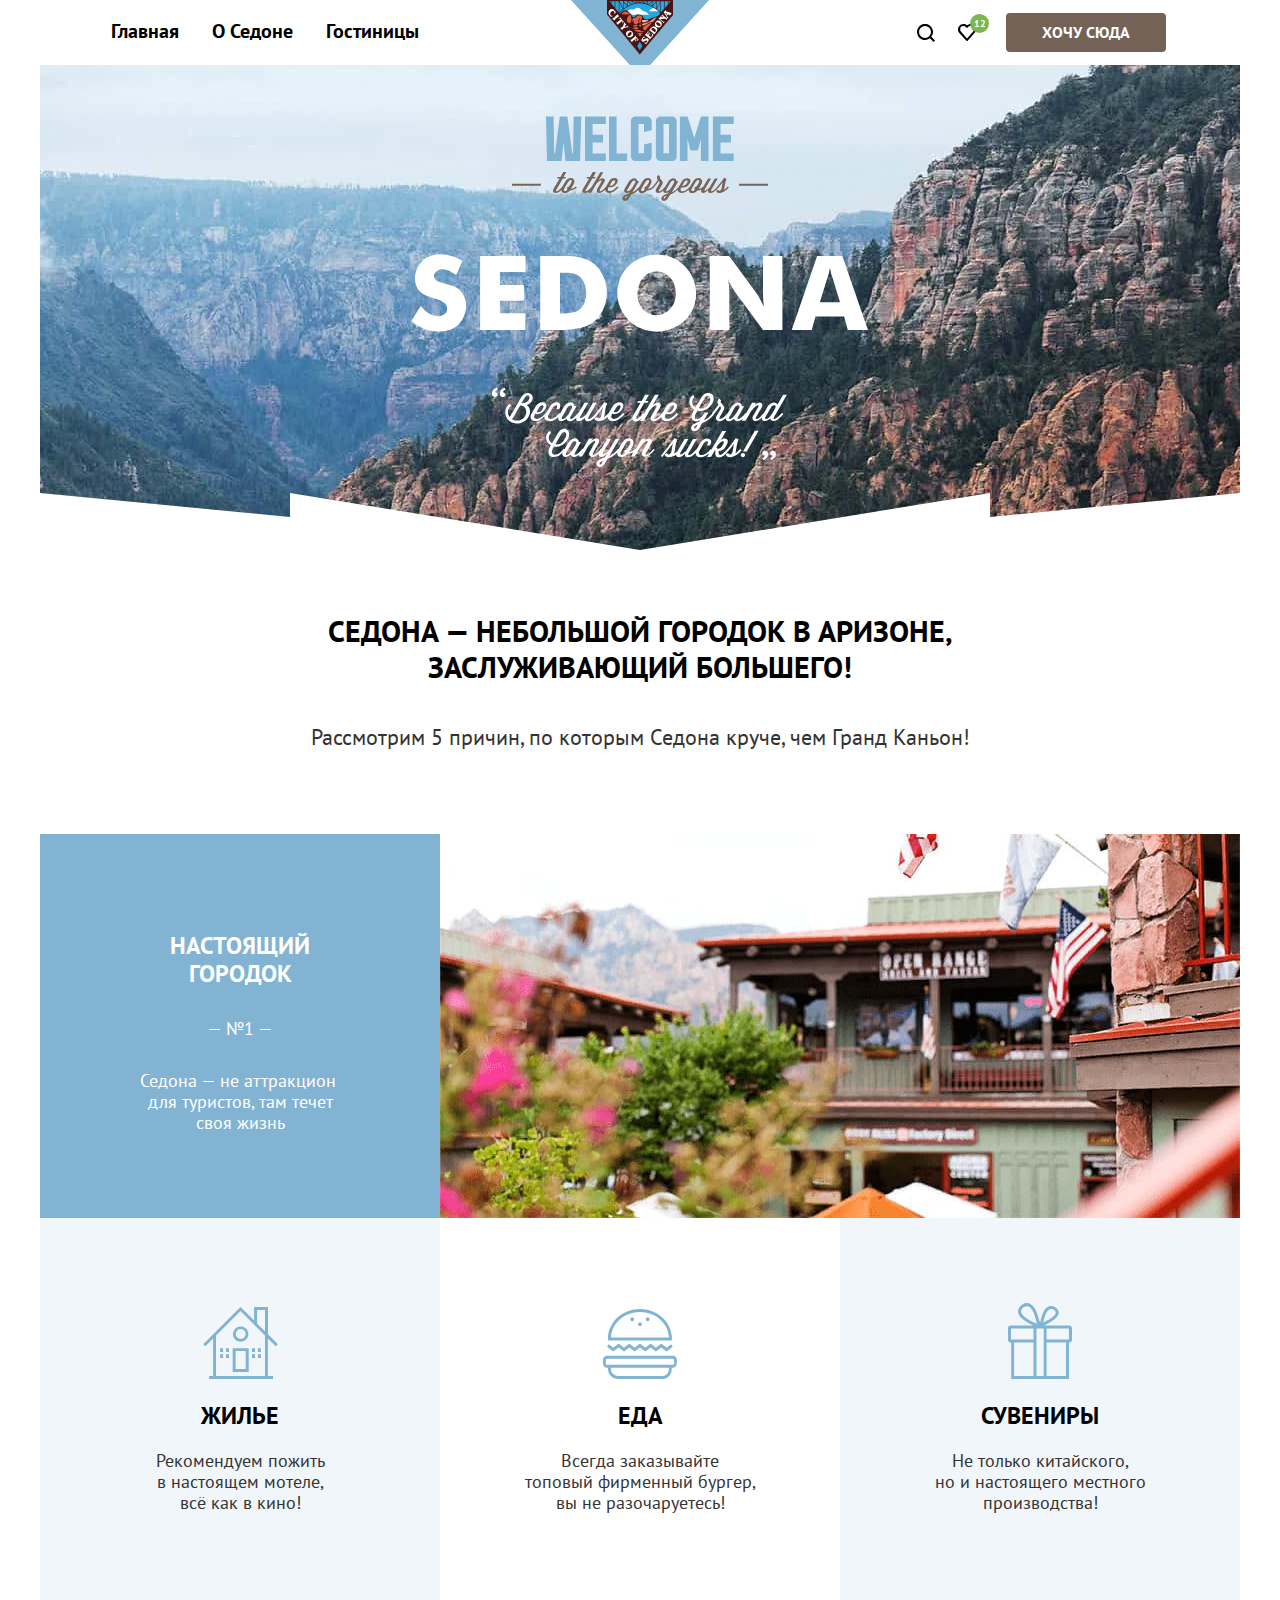
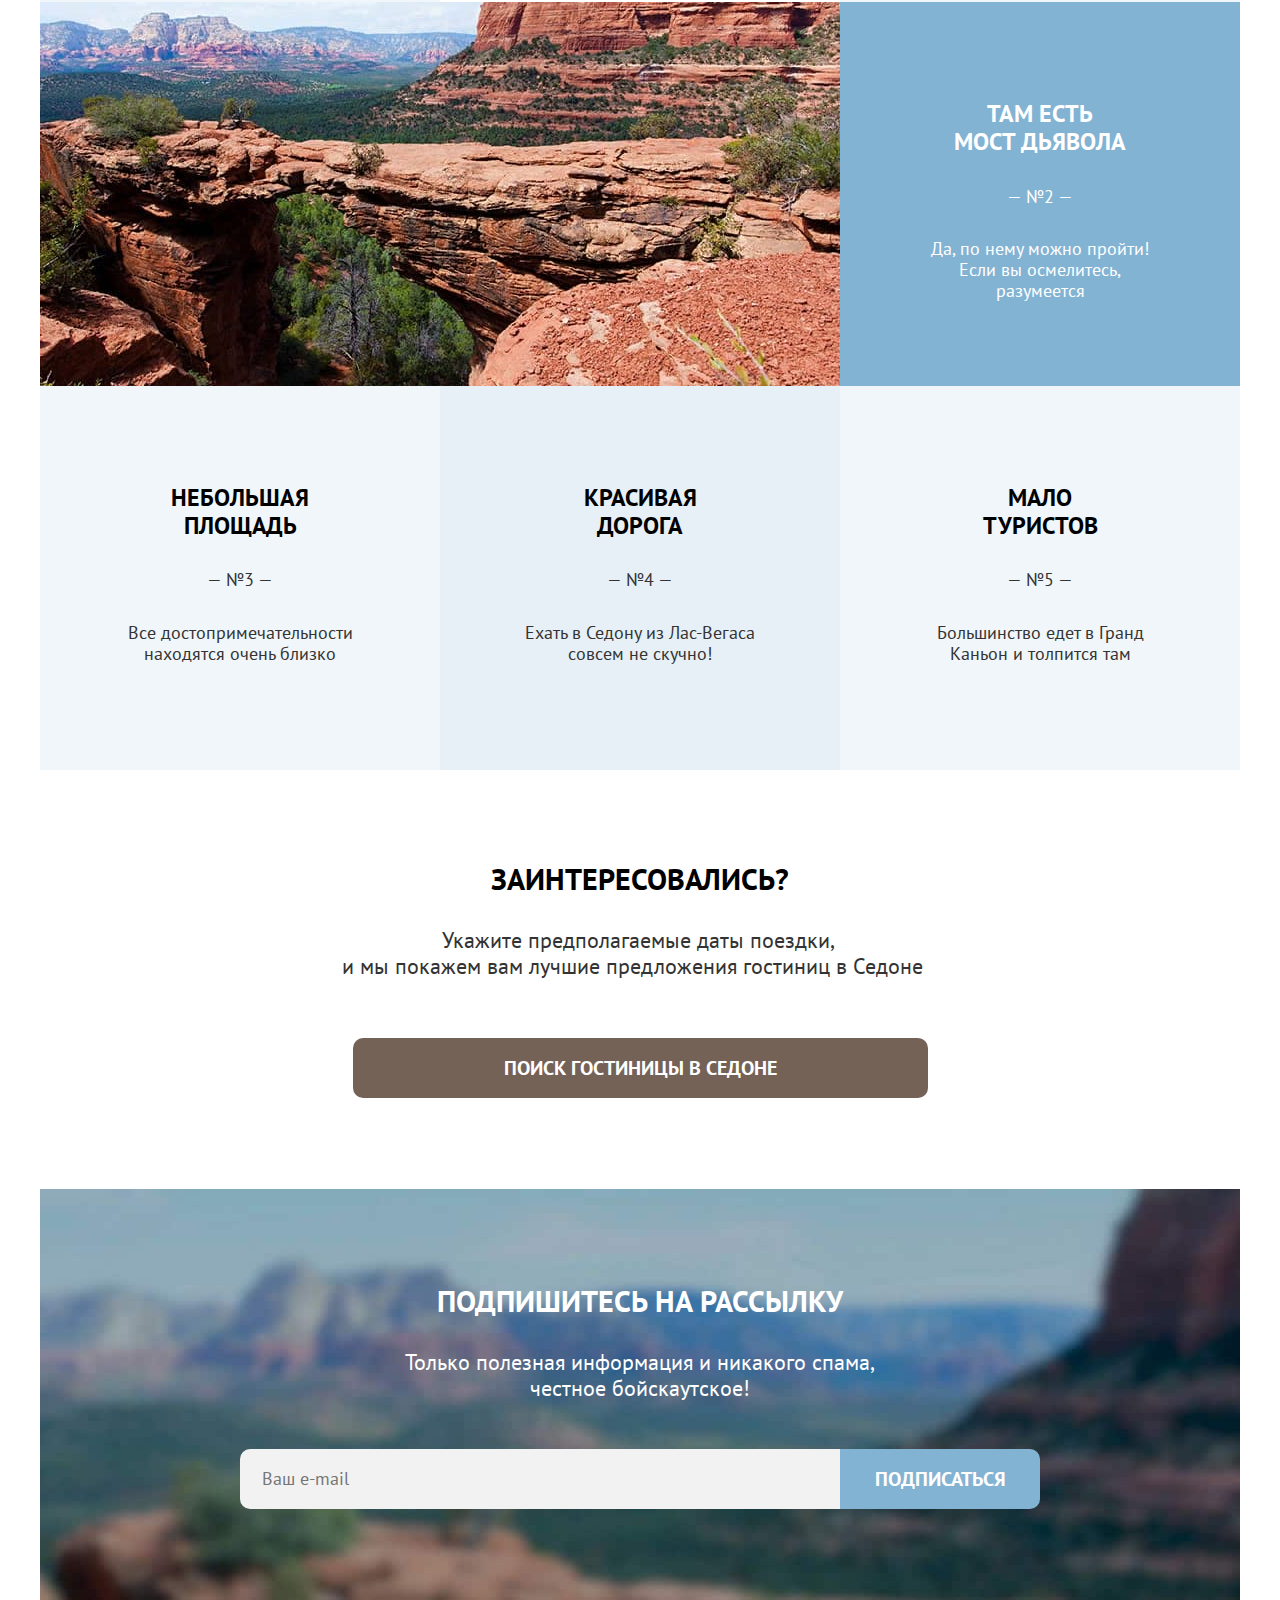
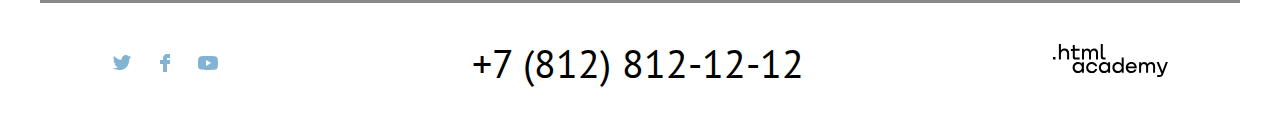
==== commit c8c2028f: "Изменения popup и modal" ====
--- a/index.html
+++ b/index.html
@@ -27,7 +27,7 @@
       </a>
       <ul class="navigation-list navigation-user">
         <li class="navigation-item">
-          <a href="#" class="navigation-link navigation-link--search">
+          <a href="#" class="navigation-link">
             <svg class="navigation-icon" width="18" height="18" aria-hidden="true" focusable="false" fill="none"
               xmlns="http://www.w3.org/2000/svg">
               <g clip-path="url(#a)">
@@ -122,8 +122,10 @@
   <main class="main-container main-index">
     <div class="page-container">
       <section class="promo">
-        <h1 class="visually-hidden">Sedona</h1>
-        <img src="img/index/welcome.svg" alt="Sedona promo image" width="458" height="352" class="promo-img">
+        <div class="promo-wrapper">
+          <h1 class="visually-hidden">Sedona</h1>
+          <img src="img/index/welcome.svg" alt="Sedona promo image" width="458" height="352" class="promo-img">
+        </div>
         <div class="promo-about">
           <h2 class="promo-about-description">Cедона — небольшой городок в аризоне, заслуживающий большего!</h2>
           <p class="promo-about-reason">Рассмотрим 5 причин, по которым Седона круче, чем Гранд Каньон!</p>
@@ -282,90 +284,86 @@
             fill="#000" />
         </svg>
       </button>
-      <section class="modal-content">
-        <h2 class="modal-title">Поиск гостиницы в Седоне</h2>
-        <form class="auth-form" action="https://echo.htmlacademy.ru/" method="post">
-          <div class="date-form-input">
-            <label class="modal-label" for="arrival-date">Дата заезда:</label>
+      <h2 class="modal-title">Поиск гостиницы в Седоне</h2>
+      <form class="auth-form" action="https://echo.htmlacademy.ru/" method="post">
+        <div class="date-form-input">
+          <label class="modal-label" for="arrival-date">Дата заезда:</label>
+          <div class="date-form-wrapper wrapper-error">
             <input class="date-form-field field" type="text" id="arrival-date" name="arrival-date"
               value="27 апреля 2020">
-            <a href="#" class="modal-date-link">
-              <svg width="15" height="15" fill="none" xmlns="http://www.w3.org/2000/svg">
-                <g opacity=".3" fill="#000">
-                  <path d="M5.5 10c.3 0 .5-.2.5-.5S5.8 9 5.5 9s-.5.2-.5.5.2.5.5.5Z" />
-                  <path
-                    d="M14 2h-2V0h-1v2H4V0H3v2H1c-.6 0-1 .4-1 1v11c0 .5.4 1 1 1h13c.5 0 1-.5 1-1V3c0-.6-.5-1-1-1Zm0 12H1V7h13v7ZM1 6V3h2v2h1V3h7v2h1V3h2v3H1Z" />
-                  <path
-                    d="M7.5 10c.3 0 .5-.2.5-.5S7.8 9 7.5 9s-.5.2-.5.5.2.5.5.5ZM9.5 10c.3 0 .5-.2.5-.5S9.8 9 9.5 9s-.5.2-.5.5.2.5.5.5ZM5.5 11c-.3 0-.5.2-.5.5s.2.5.5.5.5-.2.5-.5-.2-.5-.5-.5ZM3.5 10c.3 0 .5-.2.5-.5S3.8 9 3.5 9s-.5.2-.5.5.2.5.5.5ZM3.5 11c-.3 0-.5.2-.5.5s.2.5.5.5.5-.2.5-.5-.2-.5-.5-.5ZM7.5 11c-.3 0-.5.2-.5.5s.2.5.5.5.5-.2.5-.5-.2-.5-.5-.5ZM9.5 11c-.3 0-.5.2-.5.5s.2.5.5.5.5-.2.5-.5-.2-.5-.5-.5ZM11.5 10c.3 0 .5-.2.5-.5s-.2-.5-.5-.5-.5.2-.5.5.2.5.5.5ZM11.5 11c-.3 0-.5.2-.5.5s.2.5.5.5.5-.2.5-.5-.2-.5-.5-.5Z" />
-                </g>
-              </svg>
-            </a>
           </div>
-          <div class="date-form-input">
-            <label class="modal-label" for="leaving-date">Дата выезда:</label>
+          <a href="#" class="modal-date-link">
+            <svg width="15" height="15" fill="none" xmlns="http://www.w3.org/2000/svg">
+              <g opacity=".3" fill="#000">
+                <path d="M5.5 10c.3 0 .5-.2.5-.5S5.8 9 5.5 9s-.5.2-.5.5.2.5.5.5Z" />
+                <path
+                  d="M14 2h-2V0h-1v2H4V0H3v2H1c-.6 0-1 .4-1 1v11c0 .5.4 1 1 1h13c.5 0 1-.5 1-1V3c0-.6-.5-1-1-1Zm0 12H1V7h13v7ZM1 6V3h2v2h1V3h7v2h1V3h2v3H1Z" />
+                <path
+                  d="M7.5 10c.3 0 .5-.2.5-.5S7.8 9 7.5 9s-.5.2-.5.5.2.5.5.5ZM9.5 10c.3 0 .5-.2.5-.5S9.8 9 9.5 9s-.5.2-.5.5.2.5.5.5ZM5.5 11c-.3 0-.5.2-.5.5s.2.5.5.5.5-.2.5-.5-.2-.5-.5-.5ZM3.5 10c.3 0 .5-.2.5-.5S3.8 9 3.5 9s-.5.2-.5.5.2.5.5.5ZM3.5 11c-.3 0-.5.2-.5.5s.2.5.5.5.5-.2.5-.5-.2-.5-.5-.5ZM7.5 11c-.3 0-.5.2-.5.5s.2.5.5.5.5-.2.5-.5-.2-.5-.5-.5ZM9.5 11c-.3 0-.5.2-.5.5s.2.5.5.5.5-.2.5-.5-.2-.5-.5-.5ZM11.5 10c.3 0 .5-.2.5-.5s-.2-.5-.5-.5-.5.2-.5.5.2.5.5.5ZM11.5 11c-.3 0-.5.2-.5.5s.2.5.5.5.5-.2.5-.5-.2-.5-.5-.5Z" />
+              </g>
+            </svg>
+          </a>
+        </div>
+        <div class="date-form-input">
+          <label class="modal-label" for="leaving-date">Дата выезда:</label>
+          <div class="date-form-wrapper">
             <input class="date-form-field field" type="text" id="leaving-date" name="leaving-date"
               value="1 сентября 2021">
-            <a href="#" class="modal-date-link">
-              <svg width="15" height="15" fill="none" xmlns="http://www.w3.org/2000/svg">
-                <g opacity=".3" fill="#000">
-                  <path d="M5.5 10c.3 0 .5-.2.5-.5S5.8 9 5.5 9s-.5.2-.5.5.2.5.5.5Z" />
-                  <path
-                    d="M14 2h-2V0h-1v2H4V0H3v2H1c-.6 0-1 .4-1 1v11c0 .5.4 1 1 1h13c.5 0 1-.5 1-1V3c0-.6-.5-1-1-1Zm0 12H1V7h13v7ZM1 6V3h2v2h1V3h7v2h1V3h2v3H1Z" />
-                  <path
-                    d="M7.5 10c.3 0 .5-.2.5-.5S7.8 9 7.5 9s-.5.2-.5.5.2.5.5.5ZM9.5 10c.3 0 .5-.2.5-.5S9.8 9 9.5 9s-.5.2-.5.5.2.5.5.5ZM5.5 11c-.3 0-.5.2-.5.5s.2.5.5.5.5-.2.5-.5-.2-.5-.5-.5ZM3.5 10c.3 0 .5-.2.5-.5S3.8 9 3.5 9s-.5.2-.5.5.2.5.5.5ZM3.5 11c-.3 0-.5.2-.5.5s.2.5.5.5.5-.2.5-.5-.2-.5-.5-.5ZM7.5 11c-.3 0-.5.2-.5.5s.2.5.5.5.5-.2.5-.5-.2-.5-.5-.5ZM9.5 11c-.3 0-.5.2-.5.5s.2.5.5.5.5-.2.5-.5-.2-.5-.5-.5ZM11.5 10c.3 0 .5-.2.5-.5s-.2-.5-.5-.5-.5.2-.5.5.2.5.5.5ZM11.5 11c-.3 0-.5.2-.5.5s.2.5.5.5.5-.2.5-.5-.2-.5-.5-.5Z" />
-                </g>
-              </svg>
-            </a>
           </div>
-
-          <ul class="modal-list">
-            <li class="modal-item">
-              <label class="modal-label" for="Adults">Взрослые:</label>
-              <div class="modal-wrapper">
-                <input class="modal-input" type="number" id="Adults" name="Adults" value="2">
-                <button class="modal-button modal-button--minus" type="button">
-                  <svg class="modal-input-icon" width="13" height="2" fill="" xmlns="http://www.w3.org/2000/svg">
-                    <path opacity="" d="M0 0v1h13V0H0Z" fill="" />
-                  </svg>
-                </button>
-                <span class="visually-hidden">Минус</span>
-                <button class="modal-button modal-button--plus" type="button">
-                  <svg class="modal-input-icon" width="13" height="13" fill="" xmlns="http://www.w3.org/2000/svg">
-                    <path d="M13 6H7V0H6v6H0v1h6v6h1V7h6V6Z" fill="" opacity="" />
-                  </svg>
-                </button>
-                <span class="visually-hidden">Плюс</span>
-              </div>
-            </li>
-            <li class="modal-item">
-              <label class="modal-label modal-label--children" for="Children">Дети:</label>
-              <div class="modal-button-info">
-                <svg width="25" height="25" viewBox="0 0 25 25" fill="" xmlns="http://www.w3.org/2000/svg">
-                  <circle cx="12.5" cy="12.5" r="12.5" fill="" />
+          <a href="#" class="modal-date-link">
+            <svg width="15" height="15" fill="none" xmlns="http://www.w3.org/2000/svg">
+              <g opacity=".3" fill="#000">
+                <path d="M5.5 10c.3 0 .5-.2.5-.5S5.8 9 5.5 9s-.5.2-.5.5.2.5.5.5Z" />
+                <path
+                  d="M14 2h-2V0h-1v2H4V0H3v2H1c-.6 0-1 .4-1 1v11c0 .5.4 1 1 1h13c.5 0 1-.5 1-1V3c0-.6-.5-1-1-1Zm0 12H1V7h13v7ZM1 6V3h2v2h1V3h7v2h1V3h2v3H1Z" />
+                <path
+                  d="M7.5 10c.3 0 .5-.2.5-.5S7.8 9 7.5 9s-.5.2-.5.5.2.5.5.5ZM9.5 10c.3 0 .5-.2.5-.5S9.8 9 9.5 9s-.5.2-.5.5.2.5.5.5ZM5.5 11c-.3 0-.5.2-.5.5s.2.5.5.5.5-.2.5-.5-.2-.5-.5-.5ZM3.5 10c.3 0 .5-.2.5-.5S3.8 9 3.5 9s-.5.2-.5.5.2.5.5.5ZM3.5 11c-.3 0-.5.2-.5.5s.2.5.5.5.5-.2.5-.5-.2-.5-.5-.5ZM7.5 11c-.3 0-.5.2-.5.5s.2.5.5.5.5-.2.5-.5-.2-.5-.5-.5ZM9.5 11c-.3 0-.5.2-.5.5s.2.5.5.5.5-.2.5-.5-.2-.5-.5-.5ZM11.5 10c.3 0 .5-.2.5-.5s-.2-.5-.5-.5-.5.2-.5.5.2.5.5.5ZM11.5 11c-.3 0-.5.2-.5.5s.2.5.5.5.5-.2.5-.5-.2-.5-.5-.5Z" />
+              </g>
+            </svg>
+          </a>
+        </div>
+
+        <ul class="modal-list">
+          <li class="modal-item">
+            <label class="modal-label" for="Adults">Взрослые:</label>
+            <div class="modal-wrapper">
+              <input class="modal-input" type="number" id="Adults" name="Adults" value="2">
+              <button class="modal-button modal-button--minus" type="button">
+                &mdash;
+              </button>
+              <span class="visually-hidden">Минус</span>
+              <button class="modal-button modal-button--plus" type="button">
+                <svg class="modal-input-icon" width="13" height="13" fill="" xmlns="http://www.w3.org/2000/svg">
+                  <path d="M13 6H7V0H6v6H0v1h6v6h1V7h6V6Z" fill="" opacity="" />
                 </svg>
-                <span>Укажите количество детей, которые будут с вами, возраст которых от 6 до 18 лет. Дети до 6 лет
-                  размещаются бесплатно.</span>
-              </div>
-              <div class="modal-wrapper">
-                <input class="modal-input" type="number" id="Children" name="Children" value="1">
-                <button class="modal-button modal-button--minus" type="button">
-                  <svg class="modal-input-icon" width="13" height="1" fill="" xmlns="http://www.w3.org/2000/svg">
-                    <path opacity="" d="M0 0v1h13V0H0Z" fill="" />
-                  </svg>
-                </button>
-                <span class="visually-hidden">Минус</span>
-                <button class="modal-button modal-button--plus" type="button">
-                  <svg class="modal-input-icon" width="13" height="13" fill="" xmlns="http://www.w3.org/2000/svg">
-                    <path d="M13 6H7V0H6v6H0v1h6v6h1V7h6V6Z" fill="" opacity="" />
-                  </svg>
-                </button>
-                <span class="visually-hidden">Плюс</span>
-              </div>
-            </li>
-          </ul>
-          <a class="search-modal-button" href="#">Найти</a>
-        </form>
-      </section>
+              </button>
+              <span class="visually-hidden">Плюс</span>
+            </div>
+          </li>
+          <li class="modal-item">
+            <label class="modal-label modal-label--children" for="Children">Дети:</label>
+            <div class="modal-button-info">
+              i
+              <span>Укажите количество детей, которые будут с вами, возраст которых от 6 до 18 лет. Дети до 6 лет
+                размещаются бесплатно.</span>
+            </div>
+            <div class="modal-wrapper">
+              <input class="modal-input" type="number" id="Children" name="Children" value="1">
+              <button class="modal-button modal-button--minus" type="button">
+                &mdash;
+              </button>
+              <span class="visually-hidden">Минус</span>
+              <button class="modal-button modal-button--plus" type="button">
+                <svg class="modal-input-icon" width="13" height="13" fill="" xmlns="http://www.w3.org/2000/svg">
+                  <path d="M13 6H7V0H6v6H0v1h6v6h1V7h6V6Z" fill="" opacity="" />
+                </svg>
+              </button>
+              <span class="visually-hidden">Плюс</span>
+            </div>
+          </li>
+        </ul>
+        <a class="search-modal-button" href="#">Найти</a>
+      </form>
     </div>
   </div>
 </body>
--- a/styles/styles.css
+++ b/styles/styles.css
@@ -55,6 +55,7 @@
 	left: 50%;
     transform: translateX(-50%);
 	top: 0;
+	/* z-index: 1; */
 }
 
 .navigation {
@@ -227,38 +228,41 @@
 }
 
 /*  PROMO  */
-.promo {
+ .promo {
+	text-align: center;
+}
+
+.promo-img {
+	/* display: block; */
+	margin: 0 auto 78px;
+}
+
+.promo-wrapper {
+	position: relative;
 	background-image: url('../img/index/index-background.jpg');
 	background-size: 1200px auto;
 	background-repeat: no-repeat;
 	background-position: top center;
 	background-color: #898989;
-	text-align: center;
 	padding-top: 51px;
 }
 
-.promo-img {
-	display: block;
-	margin: 0 auto 83px;
-}
-
-.promo-about {
-	position: relative;
-	background-color: #fff;
-	padding: 63px 240px 79px;
-}
-
-.promo-about::before {
+.promo-wrapper::after {
 	position: absolute;
 	content: "";
 	background-image: url('../img/index/divider.svg');
 	background-position: center center;
 	background-repeat: no-repeat;
-	top: 0;
+	bottom: 0;
 	left: 0;
-	transform: translateY(-100%);
+	/* transform: translateY(-100%); */
 	width: 1200px;
 	height: 57px;
+}
+
+.promo-about {
+	background-color: #fff;
+	padding: 63px 240px 79px;
 }
 
 .promo-about-description {
@@ -662,7 +666,7 @@
 	background-image: url('../img/hotels/hotels-background.jpg');
 	background-size: 1200px 408px;
 	background-repeat: no-repeat;
-	background-position: center;
+	background-position: top center;
 	background-color: #898989;
 	color: #fff;
 	padding: 30px 72px 83px;
@@ -769,6 +773,7 @@
 	position: relative;
   	display: block;
   	padding-left: 39px;
+	cursor: pointer;
 }
 
 .control-mark {
@@ -799,8 +804,9 @@
 	width: 12px;
 	height: 9px;
 	background-image: url('../img/hotels/tick-icon.svg');
-	top: 5px;
-	left: 5px;
+	top: 50%;
+	left: 50%;
+	transform: translate(-50%, -50%);
 }
 
 .control-input[type="radio"] + .control-mark {
@@ -809,8 +815,9 @@
 
 .control-input[type="radio"]:checked + .control-mark::before {
   position: absolute;
-  top: 5px;
-  left: 5px;
+  top: 50%;
+  left: 50%;
+  transform: translate(-50%, -50%);
   width: 10px;
   height: 10px;
   background: #3F5E72;
@@ -826,11 +833,8 @@
 .label-wrapper::before {
 	position: absolute;
 	content: "от";
-	width: 17px;
-	height: 23px;
 	font-family: inherit;
 	font-size: 18px;
-	line-height: 23px;
 	color: #fff;
 	opacity: .3;
 	top: 50%;
@@ -841,11 +845,8 @@
 .label-wrapper::after {
 	position: absolute;
 	content: "до";
-	width: 17px;
-	height: 23px;
 	font-family: inherit;
 	font-size: 18px;
-	line-height: 23px;
 	color: #fff;
 	opacity: .3;
 	top: 50%;
@@ -855,7 +856,7 @@
 
 .hotels-filter-input {
 	width: 143px;
-	padding: 12px 15px;
+	padding: 11px 15px;
 	font-family: inherit;
 	font-size: 18px;
 	line-height: 23px;
@@ -865,6 +866,21 @@
 	background: none;
 }
 
+/* .input-wrapper {
+	position: relative;
+}
+
+.input-wrapper::before {
+	position: absolute;
+	content: "";
+	top: 0;
+	left: 0;
+	width: 100%;
+	height: 100%;
+	box-shadow: 0 0 0 2px #81B3D2;
+	border-radius: 4px 0 0 4px;
+} */
+
 .input-min {
 	border-radius: 4px 0 0 4px;
 }
@@ -884,11 +900,10 @@
 }
 
 .hotels-filter-input:focus {
-	border: 2px solid #FFFFFF;
-	box-shadow: 0px 0px 0px 3px #81B3D2;
-}
-
-.hotels-filter-input:active {
+	box-shadow: inset 0px 0px 0px 2px #81B3D2;
+}
+
+.hotels-filter-input:active{
 	box-shadow: none;
 	background: #756257;
 }
@@ -1020,17 +1035,18 @@
 }
 
 .select-control {
-  width: 287px;
-  padding: 9px 19px;
-  font: inherit;
-  background: #F2F2F2;
-  border: 2px solid #E6E6E6;
-  border-radius: 4px;
-  background-image: url("../img/hotels/select-arrow.svg");
-  background-repeat: no-repeat;
-  background-position: right 20px center;
-  appearance: none;
-  outline: none;
+	position: relative;
+	width: 287px;
+	padding: 9px 19px;
+	font: inherit;
+	border: 2px solid #E6E6E6;
+	border-radius: 4px;
+	background-image: url("../img/hotels/select-arrow.svg");
+  	background-repeat: no-repeat;
+  	background-position: right 20px center;
+	appearance: none;
+	outline: none;
+	cursor: pointer;
 }
 
 .select-control:hover,
@@ -1148,21 +1164,30 @@
 
 .hotel-card-link {
 	display: block;
-	position: relative;
 	grid-column: 1 / -1;
 	text-decoration: none;
 	outline: none;
-}
-
-.hotel-card-link::before {
+	margin: 0 0 1px 0;
+}
+
+.hotel-card-about-title {
+	display: inline-block;
+	position: relative;
+	font-size: 24px;
+	font-weight: 700;
+	line-height: 31px;
+	color: #000;
+	margin: 0;
+}
+
+.hotel-card-about-title::before {
 	content: "";
 	position: absolute;
 	border-radius: 10px;
-	padding: 10px 15px;
-	top: 0;
+	top: -10px;
    	left: -15px;
-	width: 100%;
-	height: 100%;
+	width: calc(100% + 30px);
+	height: calc(100% + 20px);
 	z-index: -1;
 }
 
@@ -1170,7 +1195,7 @@
 	color: #756257;
 }
 
-.hotel-card-link:focus::before {
+.hotel-card-link:focus .hotel-card-about-title::before{
 	box-shadow: 0 0 0 3px #83B3D3;
 }
 
@@ -1178,20 +1203,13 @@
 	color: #756257;
 }
 
-.hotel-card-link:active::before {
+.hotel-card-link:active .hotel-card-about-title::before{
 	box-shadow: none;
 }
 
 .hotel-card-link:active .hotel-card-about-title{
 	color: rgba(117, 98, 87, .3);
-}
-
-.hotel-card-about-title {
-	font-size: 24px;
-	font-weight: 700;
-	line-height: 31px;
-	margin: 0 0 1px 0;
-	color: #000;
+	box-shadow: none;
 }
 
 .hotel-card-about p {
@@ -1202,7 +1220,7 @@
 
 .hotel-card-detailed {
 	width: 151px;
-	padding: 6px;
+	padding: 9px;
 	border-radius: 4px;
 	background-color: #756257;
 	font-family: inherit;
@@ -1240,7 +1258,7 @@
 
 .favourites {
 	width: 160px;
-	padding: 6px;
+	padding: 9px;
 	border-radius: 4px;
 	background-color: #83B3D3;
 	font-family: inherit;
@@ -1292,6 +1310,7 @@
 	flex-direction: column;
 	justify-content: space-between;
 	height: 117px;
+	align-items: center;
 }
 
 .hotel-card-rating-block {
@@ -1300,7 +1319,6 @@
 	margin: 0;
 	padding: 0;
 	list-style-type: none;
-	justify-content: center;
 }
 
 .hotel-card-rating {
@@ -1400,7 +1418,6 @@
   padding: 9px 19px;
   margin-left: 51px;
   font: inherit;
-  background: #F2F2F2;
   border: 2px solid #E6E6E6;
   border-radius: 4px;
   background-image: url("../img/hotels/select-arrow.svg");
@@ -1408,6 +1425,7 @@
   background-position: right 20px center;
   appearance: none;
   outline: none;
+  cursor: pointer;
 }
 
 .select-pagination:hover,
@@ -1433,6 +1451,7 @@
 	box-sizing: border-box;
 	top: 62px;
 	right: 71px;
+	z-index: 1;
 }
 
 .popup-open {
@@ -1443,7 +1462,10 @@
 	position: relative;
 	list-style-type: none;
 	margin: 0;
-	padding: 25px 25px 0;
+	padding: 25px 15px 0 25px;
+	border: 1px solid #E6E6E6;
+	border-radius: 20px;
+    border-bottom: none;
 	display: flex;
 	flex-direction: column;
 }
@@ -1464,7 +1486,7 @@
 .popup-item {
 	display: flex;
 	justify-content: space-between;
-    align-items: center;
+    align-items: flex-start;
 	margin-bottom: 25px;
 }
 
@@ -1474,13 +1496,11 @@
 
 .popup-link-wrapper {
 	display: grid;
-    grid-template-columns: 48px 200px;
-	grid-template-rows: 24px 24px;
-	align-items: center;
+    grid-template-columns: 48px auto;
 }
 
 .popup-link {
-	display: block;
+	display: inline-block;
 	position: relative;
 	outline: none;
 	text-decoration: none;
@@ -1490,11 +1510,11 @@
 	content: "";
 	position: absolute;
 	border-radius: 10px;
-	padding: 10px 15px;
-	top: 0;
-   	left: -10px;
-	width: 100%;
-	height: 100%;
+	top: 50%;
+    left: 50%;
+    transform: translate(-50%, -50%);
+	width: calc(100% + 20px);
+	height: calc(100% + 20px);
 }
 
 .popup-link:hover {
@@ -1519,29 +1539,29 @@
 	border-radius: 50%;
 }
 .popup-title {
+	display: inline-block;
 	grid-column: 2/3;
 	grid-row: 1/2;
 	font-family: PT Sans;
 	font-style: normal;
 	font-weight: bold;
 	font-size: 18px;
-	line-height: 40px;
 	color: #000000;
 	margin: 0;
 	padding-left: 15px;
 }
 
 .popup-description {
+	display: inline-block;
 	grid-column: 2/3;
 	grid-row: 2/2;
 	font-family: PT Sans;
 	font-style: normal;
 	font-weight: normal;
 	font-size: 16px;
-	line-height: 40px;
 	color: #333333;
 	margin: 0;
-	padding-left: 17px;
+	padding-left: 14px;
 }
 
 .popup-icon {
@@ -1551,9 +1571,10 @@
 .popup-button-delete {
 	border: none;
 	outline: none;
-	padding: 10px;
+	padding: 9px 10px;
 	border-radius: 10px;
 	background-color: #fff;
+	cursor: pointer;
 }
 
 .popup-button-delete:hover .popup-icon{
@@ -1576,7 +1597,7 @@
 .btn-popup-favourites {
 	width: 100%;
 	background: #756257;
-	border-radius: 0px 0px 20px 20px;
+	border-radius: 0px 0px 18px 20px;
 	padding: 19px;
 	border: none;
 	outline: none;
@@ -1629,6 +1650,8 @@
 	background-color: #FFFFFF;
 	box-shadow: 0px 25px 50px rgba(0, 0, 0, 0.15);
 	border-radius: 30px;
+	top: 50%;
+	transform: translateY(-57%);
 }
 
 .modal-title {
@@ -1675,18 +1698,44 @@
 	box-shadow: none;
 }
 
+.date-form-wrapper {
+	flex-grow: 2;
+	position: relative;
+}
+
+.date-form-wrapper::after {
+	position: absolute;
+	content: "На эти даты есть свободные номера. Пока есть.";
+	bottom: -20px;
+	left: 0;
+	width: 100%;
+
+	font-family: PT Sans;
+	font-style: normal;
+	font-weight: 400;
+	font-size: 16px;
+	
+}
+
+.wrapper-error::after {
+	position: absolute;
+	color: #FF5757;
+	content: "Мы не можем отправить вас в прошлое.";
+}
+
 .date-form-field {
 	position: relative;
 	background: #F2F2F2;
 	border-radius: 4px;
 	border: none;
 	outline: none;
-	padding: 15px;
+	padding: 14px 27px 14px 19px;
 	width: 420px;
-
+	appearance: none;
+
+	font-family: inherit;
 	font-weight: 700;
 	font-size: 18px;
-	line-height: 40px;
 	color: rgba(0, 0, 0, .6);
 }
 
@@ -1708,19 +1757,23 @@
 .date-form-field:active {
 	color: #000;
 	background: #fff;
-	box-shadow: 0 0 0 3px #000;
+	border: 2px solid #000;
+	box-shadow: none;
 }
 
 .date-form-input {
+	display: flex;
+	flex-grow: 1;
+	align-items: center;
 	position: relative;
 	margin-bottom: 40px;
 }
 
 .modal-date-link {
 	position: absolute;
-	right: 35px;
+	right: 20px;
 	top: 50%;
-	transform: translateY(-50%);
+	transform: translateY(-40%);
 	outline: none;
 }
 
@@ -1735,6 +1788,7 @@
 }
 
 .modal-label {
+	flex-grow: 1;
 	font-weight: 700;
 	color: #000;
 	margin-right: 45px;
@@ -1743,33 +1797,49 @@
 .modal-button-info {
 	position: relative;
 	margin-right: 18px;
-	text-decoration: none;
-	border: none;
-	outline: none;
-	background-color: #fff;
-	padding: 10px;
-}
-
-.modal-button-info svg {
-	fill: #83B3D3;
-}
-
-.modal-button-info:hover svg {
-	fill: #68A2CA;
+	background: #83B3D3;
+	width: 25px;
+	height: 25px;
+	border-radius: 50%;
+	text-align: center;
+	font-size: 14px;
+	color: #fff;
+	cursor: pointer;
+}
+
+.modal-button-info::after {
+	position: absolute;
+	content: "";
+	background-image: url('../img/modal/triangle-modal.svg');
+	background-repeat: no-repeat;
+	width: 19px;
+	height: 9px;
+	bottom: -11px;
+    left: 50%;
+    transform: translateX(-50%);
+	visibility: hidden;
+}
+
+.modal-button-info:hover::after {
+	visibility: visible;
+}
+
+.modal-button-info:hover {
+	background: #68A2CA;
 }
 
 .modal-button-info span {
 	background-color: #333;
 	border-radius: 10px;
 	color: #fff;
-	opacity: 0;
 	padding: 15px 15px 18px 22px;
 	position: absolute;
+	font-size: 16px;
 	
 	visibility: hidden;
 	width: 256px;
 	top: 50%;
-    transform: translateX(-34%) translateY(23%);
+    transform: translateX(-40%) translateY(20%);
     left: -50%;
 	z-index: 10;
 }	
@@ -1813,6 +1883,7 @@
 }
 
 .modal-button {
+	display: flex;
 	position: absolute;
 	padding: 17px;
 	background: #F2F2F2;
@@ -1822,12 +1893,24 @@
 	cursor: pointer;
 }
 
+.modal-button--minus {
+	color: rgba(0, 0, 0, .3);
+}
+
+.modal-button--minus:hover {
+	color: #000;
+}
+
+.modal-button--minus:focus {
+	color: #000;
+}
+
 .modal-input-icon {
 	fill: rgba(0, 0, 0, .3);
 }
 
 .modal-button:hover .modal-input-icon{
-	fill: #000000;
+	fill: #000;
 }
 
 .modal-button:focus {
@@ -1863,7 +1946,7 @@
 .search-modal-button {
 	display: block;
 	margin: 0 auto;
-	width: 575px;
+	width: 100%;
 	padding: 10px;
 	background: #83B3D3;
 	border-radius: 10px;
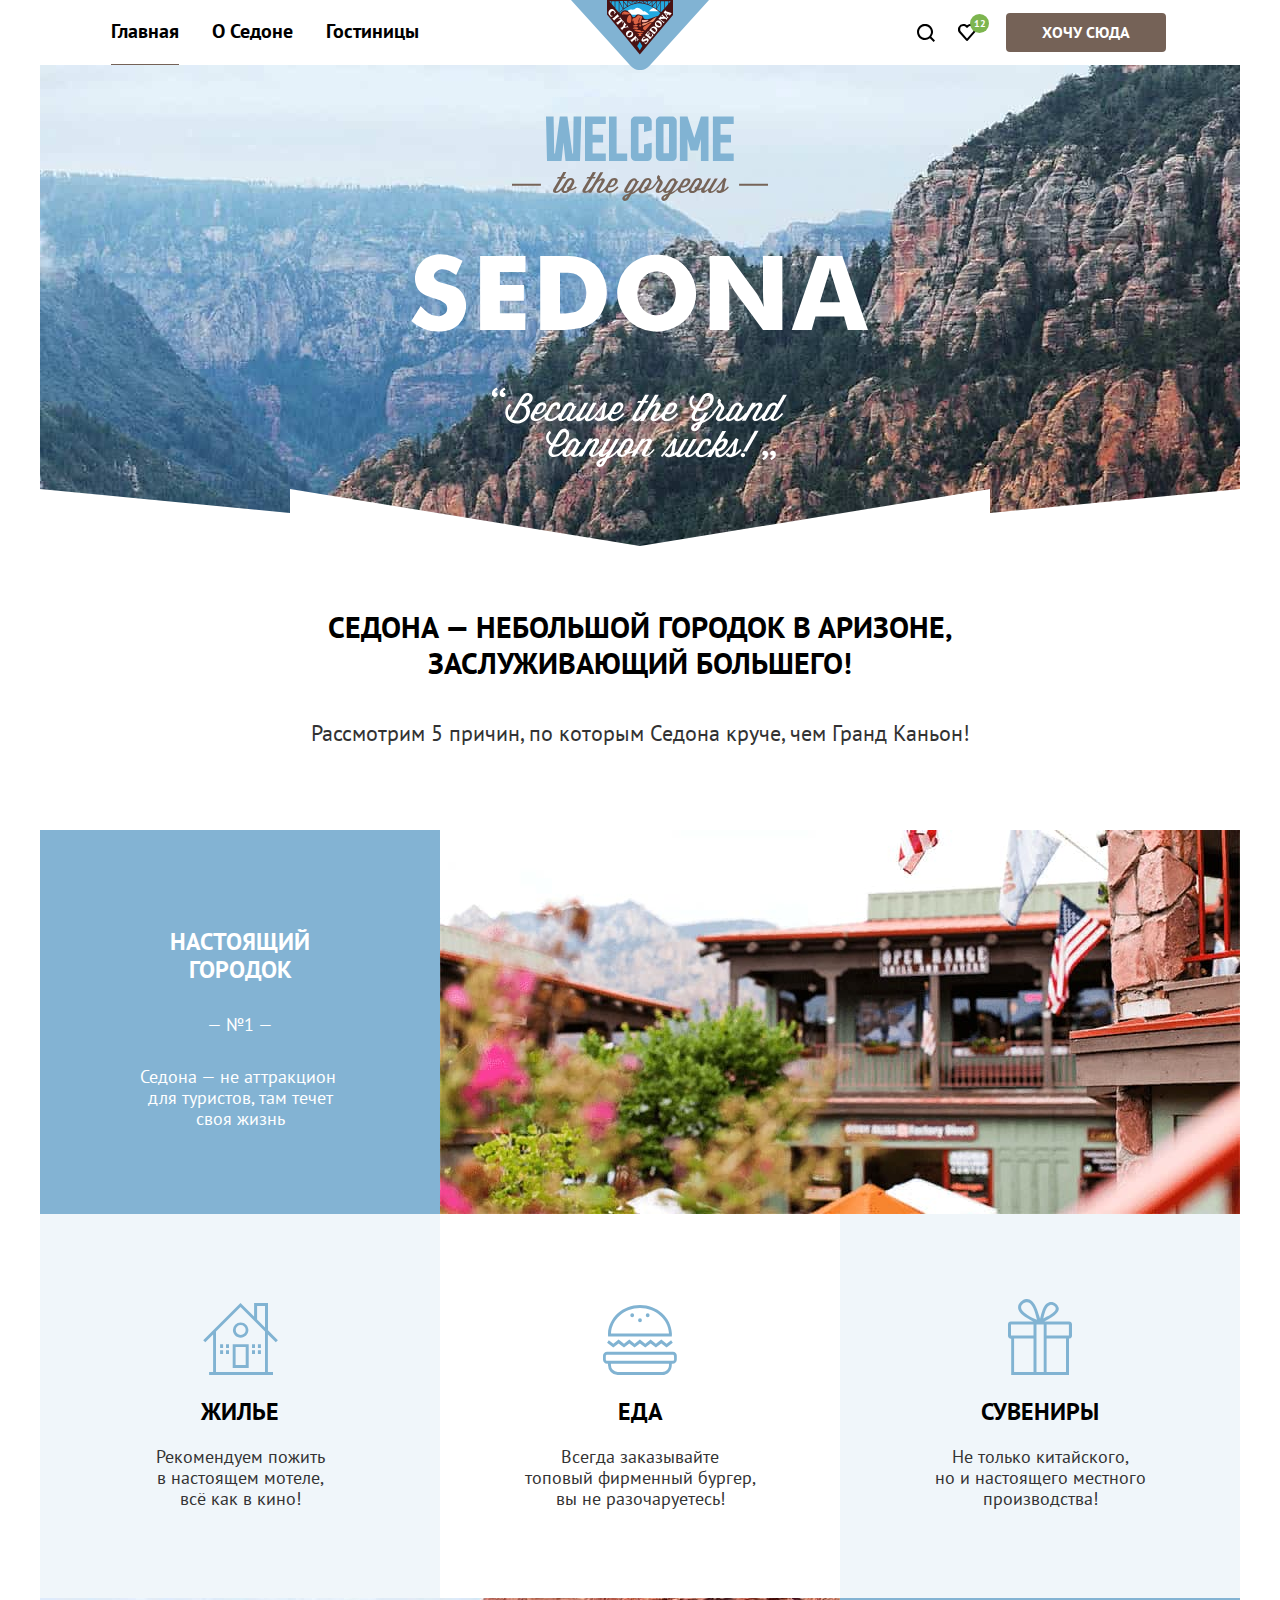
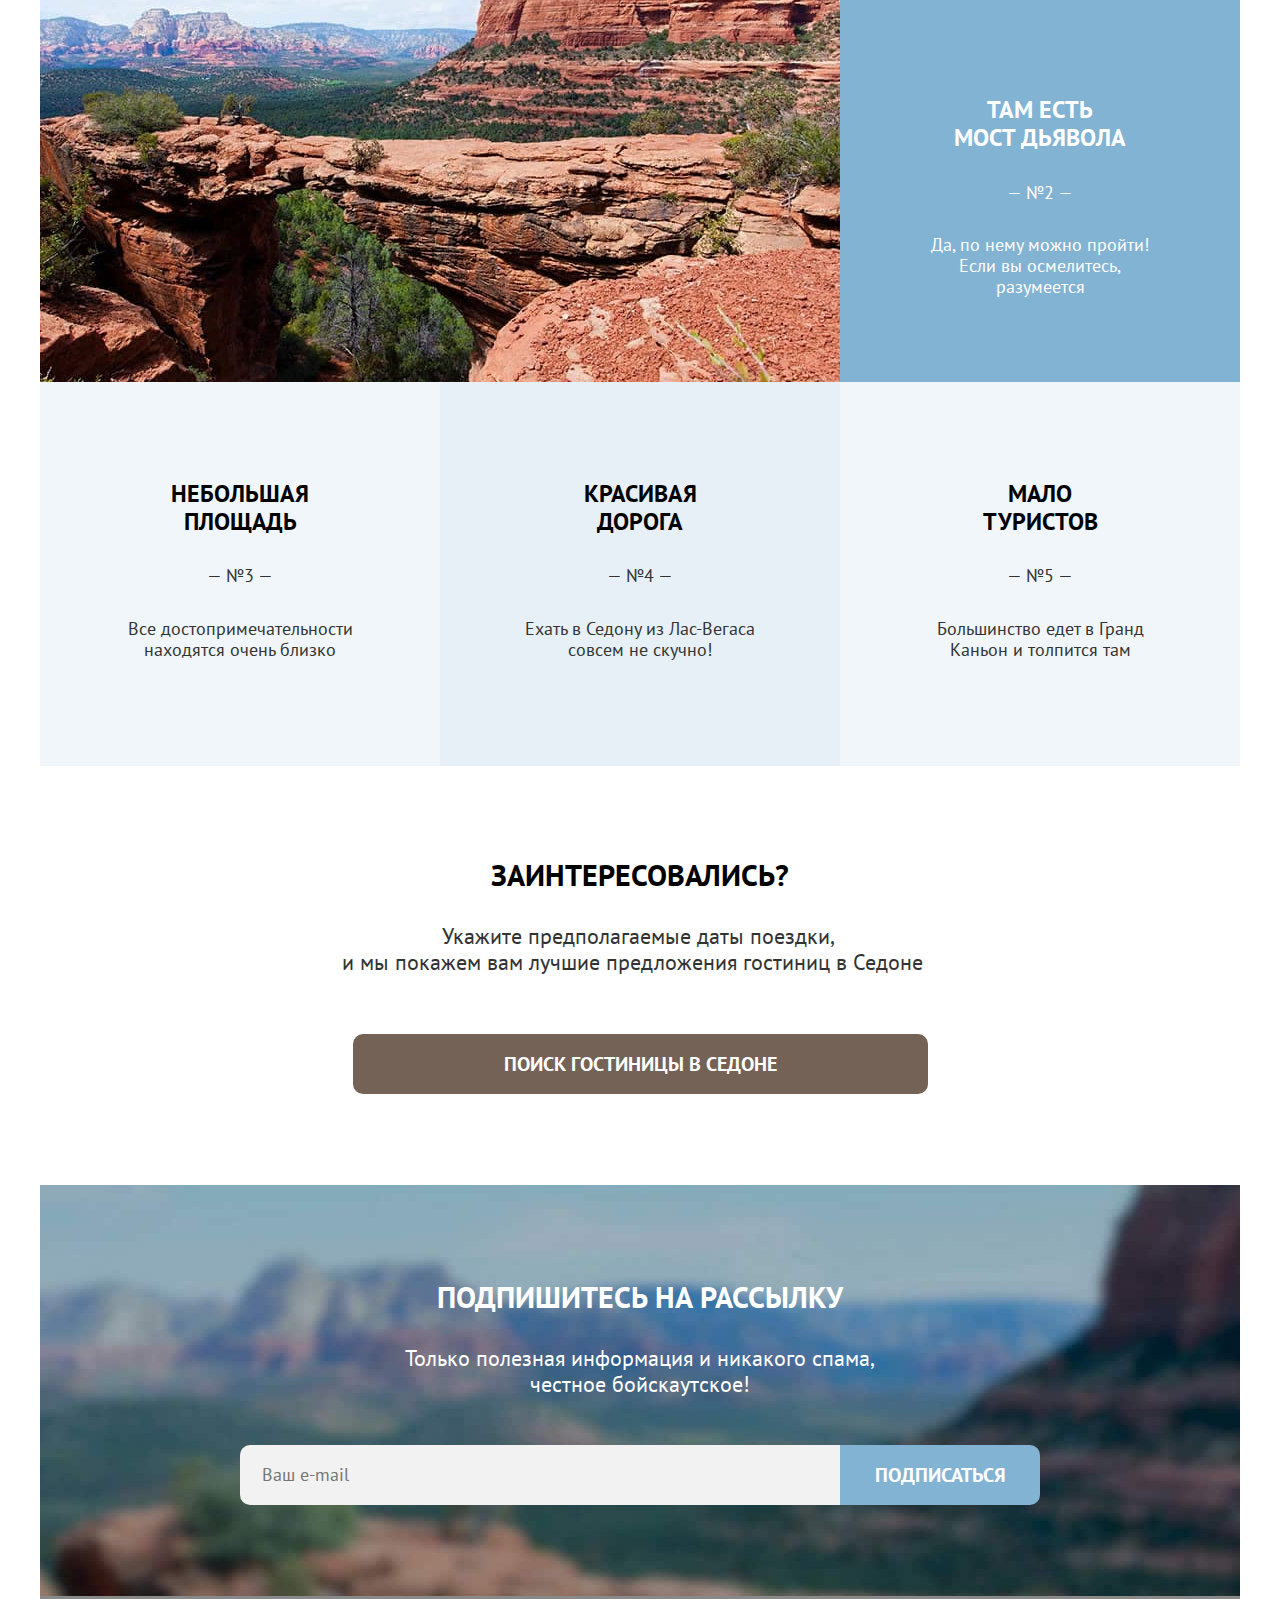
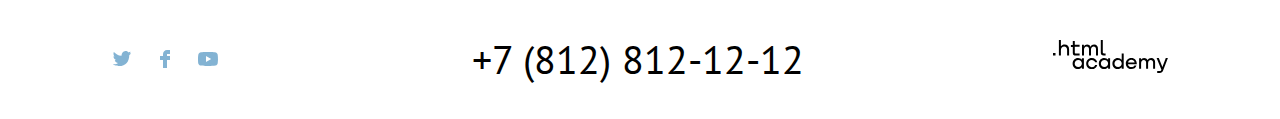
==== commit 40f50582: "Исправил недочеты" ====
--- a/index.html
+++ b/index.html
@@ -57,6 +57,7 @@
             <span class="visually-hidden">
               Избранное
             </span>
+            <span class="navigation-circle">12</span>
           </a>
         </li>
 
@@ -291,6 +292,7 @@
           <div class="date-form-wrapper wrapper-error">
             <input class="date-form-field field" type="text" id="arrival-date" name="arrival-date"
               value="27 апреля 2020">
+            <span class="modal-input-message message--error">Мы не можем отправить вас в прошлое.</span>
           </div>
           <a href="#" class="modal-date-link">
             <svg width="15" height="15" fill="none" xmlns="http://www.w3.org/2000/svg">
@@ -309,6 +311,7 @@
           <div class="date-form-wrapper">
             <input class="date-form-field field" type="text" id="leaving-date" name="leaving-date"
               value="1 сентября 2021">
+            <span class="modal-input-message">На эти даты есть свободные номера. Пока есть.</span>
           </div>
           <a href="#" class="modal-date-link">
             <svg width="15" height="15" fill="none" xmlns="http://www.w3.org/2000/svg">
--- a/styles/styles.css
+++ b/styles/styles.css
@@ -55,7 +55,7 @@
 	left: 50%;
     transform: translateX(-50%);
 	top: 0;
-	/* z-index: 1; */
+	z-index: 1;
 }
 
 .navigation {
@@ -63,7 +63,6 @@
 	display: flex;
 	justify-content: space-between;
 	padding: 0 59px;
-	/* padding 0 72px */
 	width: 1200px;
 	min-height: 65px;
 	margin: 0 auto;
@@ -76,7 +75,6 @@
 	margin: 0;
 	padding: 0;
 	width: 350px;
-	/* 309 */
 	list-style-type: none;
 }
 
@@ -110,7 +108,6 @@
 .navigation-user {
 	width: 281px;
 	justify-content: flex-end;
-	/* 250 */
 }
 .navigation-user .navigation-link {
 	min-width: 38px;
@@ -118,26 +115,27 @@
 	padding: 10px;
 }
 
-.navigation-link--favourites::after {
+.navigation-circle {
+	display: flex;
+    flex-direction: column;
+    justify-content: center;
 	position: absolute;
-	content: "12";
 	width: 19px;
 	height: 19px;
+	border-radius: 50%;
+	background-color: #7DB54F;
+	text-align: center;
 	top: 0;
 	right: -3px;
-	background-color: #7DB54F;
-	border-radius: 50%;
 
 	font-size: 10px;
-	line-height: 20px;
-	text-align: center;
-	color: #FFFFFF;
+	line-height: 13px;
+	color: #fff;
 }
 
 .navigation-user .navigation-item {
 	margin-right: 3px;
 	margin-bottom: 0;
-	/* margin-right: 10px; */
 }
 
 .navigation-link:hover .navigation-icon {
@@ -162,7 +160,7 @@
 	position: absolute;
 	content: "";
 	height: 2px;
-  	bottom: -17px;
+  	bottom: -16px;
 	left: 50%;
 	transform: translateX(-50%);
 	background-color: #756257;
@@ -172,7 +170,6 @@
 .navigation-item {
 	margin-right: 9px;
 	margin-bottom: 4px;
-	/* margin-right: 15px; */
 }
 .navigation .navigation-item:nth-child(3n) {
 	margin-right: 0;
@@ -196,7 +193,6 @@
 	color: #fff;
 	text-transform: uppercase;
 	text-align: center;
-	/* margin */
 	margin-left: 17px;
     margin-right: 12px;
 }
@@ -233,8 +229,8 @@
 }
 
 .promo-img {
-	/* display: block; */
-	margin: 0 auto 78px;
+	display: block;
+	margin: 0 auto;
 }
 
 .promo-wrapper {
@@ -245,6 +241,7 @@
 	background-position: top center;
 	background-color: #898989;
 	padding-top: 51px;
+	padding-bottom: 78px;
 }
 
 .promo-wrapper::after {
@@ -255,7 +252,6 @@
 	background-repeat: no-repeat;
 	bottom: 0;
 	left: 0;
-	/* transform: translateY(-100%); */
 	width: 1200px;
 	height: 57px;
 }
@@ -270,7 +266,6 @@
 	font-weight: 700;
 	margin: 0;
 	margin-bottom: 34px;
-	/* margin-bottom: 23px; */
 	line-height: 36px;
 	color: #000000;
 	text-transform: uppercase;
@@ -306,7 +301,6 @@
 	line-height: 28px;
 	font-weight: 700;
 	margin: 0 auto 30px;
-	/* margin: 0 auto 25px; */
 	text-transform: uppercase;
 }
 
@@ -315,7 +309,6 @@
 }
 
 .advantages-block-description {
-	/* margin: 26px auto 0; */
 	margin: 31px auto 0;
 }
 
@@ -351,14 +344,12 @@
 	font-size: 24px;
 	line-height: 28px;
 	font-weight: 700;
-	/* margin: 0 auto 25px; */
 	margin: 0 auto 29px;
 	color: #000;
 	text-transform: uppercase;
 }
 
 .advantages-list-number {
-	/* margin: 0 auto 26px; */
 	margin: 0 auto 32px;
 }
 
@@ -398,7 +389,6 @@
 
 .search-title {
 	display: block;
-	/* margin-bottom: 15px; */
 	margin-bottom: 30px;
 	font-size: 30px;
 	font-weight: 700;
@@ -410,7 +400,6 @@
 .search-description {
 	font-size: 22px;
 	line-height: 26px;
-	/* margin: 0 auto 55px; */
 	margin: 0 auto 59px;
 	margin-right: 15px;
 }
@@ -457,7 +446,6 @@
 	font-size: 30px;
 	font-weight: 700;
 	line-height: 36px;
-	/* margin: 0 auto 15px; */
 	margin: 0 auto 30px;
 	text-transform: uppercase;
 	color: #000;
@@ -467,7 +455,6 @@
 	margin: 0;
 	font-size: 22px;
 	line-height: 26px;
-	/* margin-bottom: 26px; */
 	margin-bottom: 48px;
 }
 
@@ -552,7 +539,6 @@
 .footer-social-link {
 	display: flex;
 	justify-content: space-between;
-	/* padding: 30px 72px 20px; */
 	padding: 23px 50px 24px;
 	align-items: center;
 	width: 1200px;
@@ -562,11 +548,9 @@
 .footer-social-list {
 	display: flex;
 	flex-wrap: wrap;
-	/* margin: 0; */
 	margin: 12px;
 	padding: 0;
 	width: 130px;
-	/* 108 */
 	list-style-type: none;
 }
 
@@ -681,7 +665,6 @@
 }
 
 .breadcrumbs {
-	/* position: relative; */
 	display: flex;
 	font-size: 16px;
 	line-height: 21px;
@@ -790,7 +773,7 @@
 	background: rgba(255, 255, 255, 0.6);
 }
 
-.control:focus .control-mark {
+.control-input:focus + .control-mark {
 	box-shadow: 0 0 0 3px #83B3D3;
 }
 
@@ -866,23 +849,28 @@
 	background: none;
 }
 
-/* .input-wrapper {
+.hotels-price-label {
 	position: relative;
 }
 
-.input-wrapper::before {
+.decorative-input-border {
+	display: none;
 	position: absolute;
-	content: "";
-	top: 0;
-	left: 0;
-	width: 100%;
-	height: 100%;
-	box-shadow: 0 0 0 2px #81B3D2;
-	border-radius: 4px 0 0 4px;
-} */
+	width: calc(100% + 4px);
+	height: calc(100% + 4px);
+	top: -2px;
+	border-radius: 5px 0 0 5px;
+	left: -2px;
+	border: 2px solid #81b3d2;
+}
+
+.border--right {
+	border-radius: 0 5px 5px 0;
+}
 
 .input-min {
 	border-radius: 4px 0 0 4px;
+	border-right: 1px;
 }
 
 .input-max {
@@ -901,6 +889,10 @@
 
 .hotels-filter-input:focus {
 	box-shadow: inset 0px 0px 0px 2px #81B3D2;
+}
+
+.hotels-filter-input:focus + .decorative-input-border{
+	display: block;;
 }
 
 .hotels-filter-input:active{
@@ -1055,7 +1047,7 @@
 }
 
 .select-control:active {
-	color: rgba(51, 51, 51, .3);
+	background-image: url("../img/hotels/select-arrow-active.svg");
 	box-shadow: 0 0 0 2px#E6E6E6;
 }
 
@@ -1434,7 +1426,7 @@
 }
 
 .select-pagination:active {
-	color: rgba(51, 51, 51, .3);
+	background-image: url("../img/hotels/select-arrow-active.svg");
 	box-shadow: 0 0 0 2px#E6E6E6;
 }
 
@@ -1464,7 +1456,7 @@
 	margin: 0;
 	padding: 25px 15px 0 25px;
 	border: 1px solid #E6E6E6;
-	border-radius: 20px;
+	border-radius: 20px 20px 0 0;
     border-bottom: none;
 	display: flex;
 	flex-direction: column;
@@ -1480,7 +1472,7 @@
 	height: 9px;
 	top: -9px;
     left: 50%;
-    transform: translateX(-50%);
+    transform: translateX(-59%);
 }
 
 .popup-item {
@@ -1522,7 +1514,7 @@
 }
 
 .popup-link:focus::before {
-	box-shadow: 0 0 0 3px #83B3D3;
+	box-shadow: 0 0 0 3px #83b3d3;
 }
 
 .popup-link:active::before {
@@ -1636,6 +1628,7 @@
 	width: 100%;
 	height: 100%;
 	background: rgba(242, 242, 242, 0.8);
+	z-index: 2;
 }
 
 .modal-container-open {
@@ -1651,7 +1644,7 @@
 	box-shadow: 0px 25px 50px rgba(0, 0, 0, 0.15);
 	border-radius: 30px;
 	top: 50%;
-	transform: translateY(-57%);
+	transform: translateY(-50%);
 }
 
 .modal-title {
@@ -1703,35 +1696,29 @@
 	position: relative;
 }
 
-.date-form-wrapper::after {
+.modal-input-message {
 	position: absolute;
-	content: "На эти даты есть свободные номера. Пока есть.";
 	bottom: -20px;
 	left: 0;
-	width: 100%;
-
-	font-family: PT Sans;
-	font-style: normal;
-	font-weight: 400;
+	font-family: inherit;
 	font-size: 16px;
-	
-}
-
-.wrapper-error::after {
-	position: absolute;
-	color: #FF5757;
-	content: "Мы не можем отправить вас в прошлое.";
+	color: #333333;
+}
+
+.message--error {
+	color: #ff5757;
 }
 
 .date-form-field {
 	position: relative;
-	background: #F2F2F2;
+	background: #f2f2f2;
 	border-radius: 4px;
 	border: none;
 	outline: none;
 	padding: 14px 27px 14px 19px;
 	width: 420px;
 	appearance: none;
+	border: 2px solid #f2f2f2;
 
 	font-family: inherit;
 	font-weight: 700;
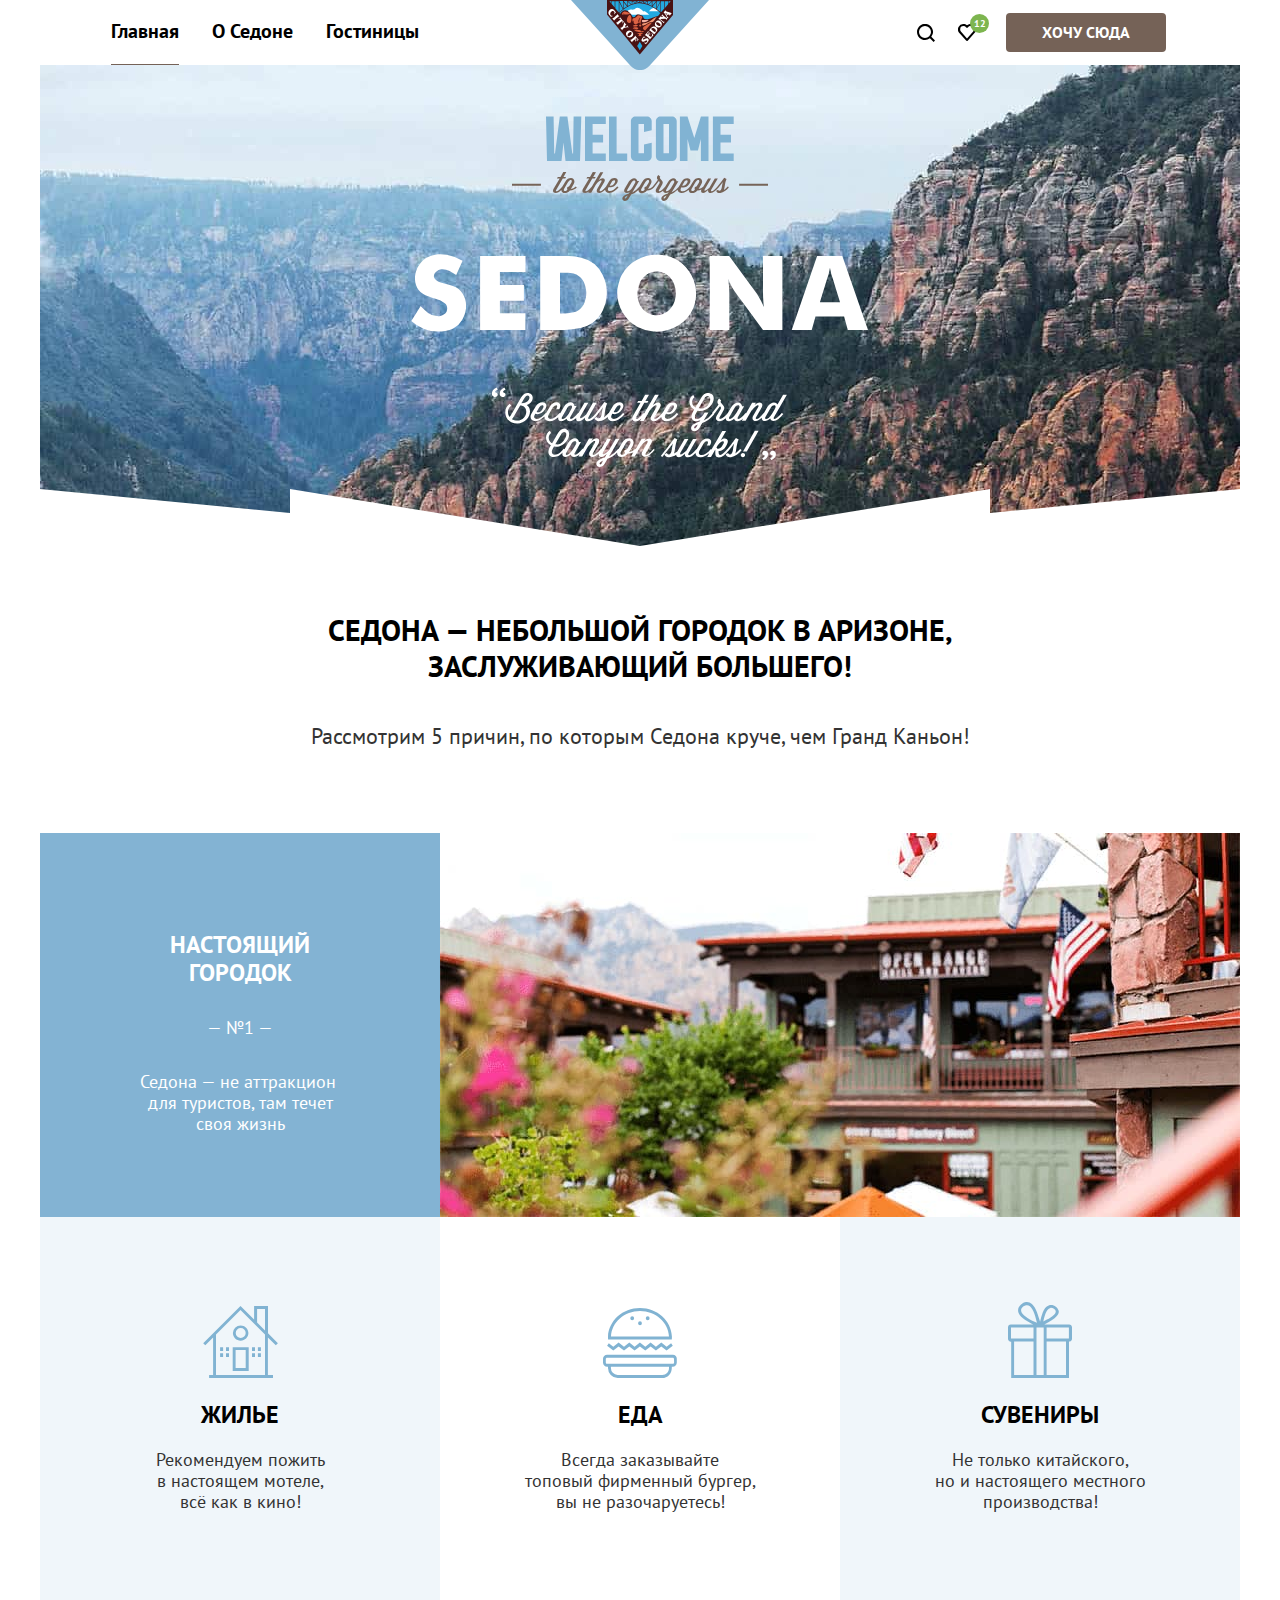
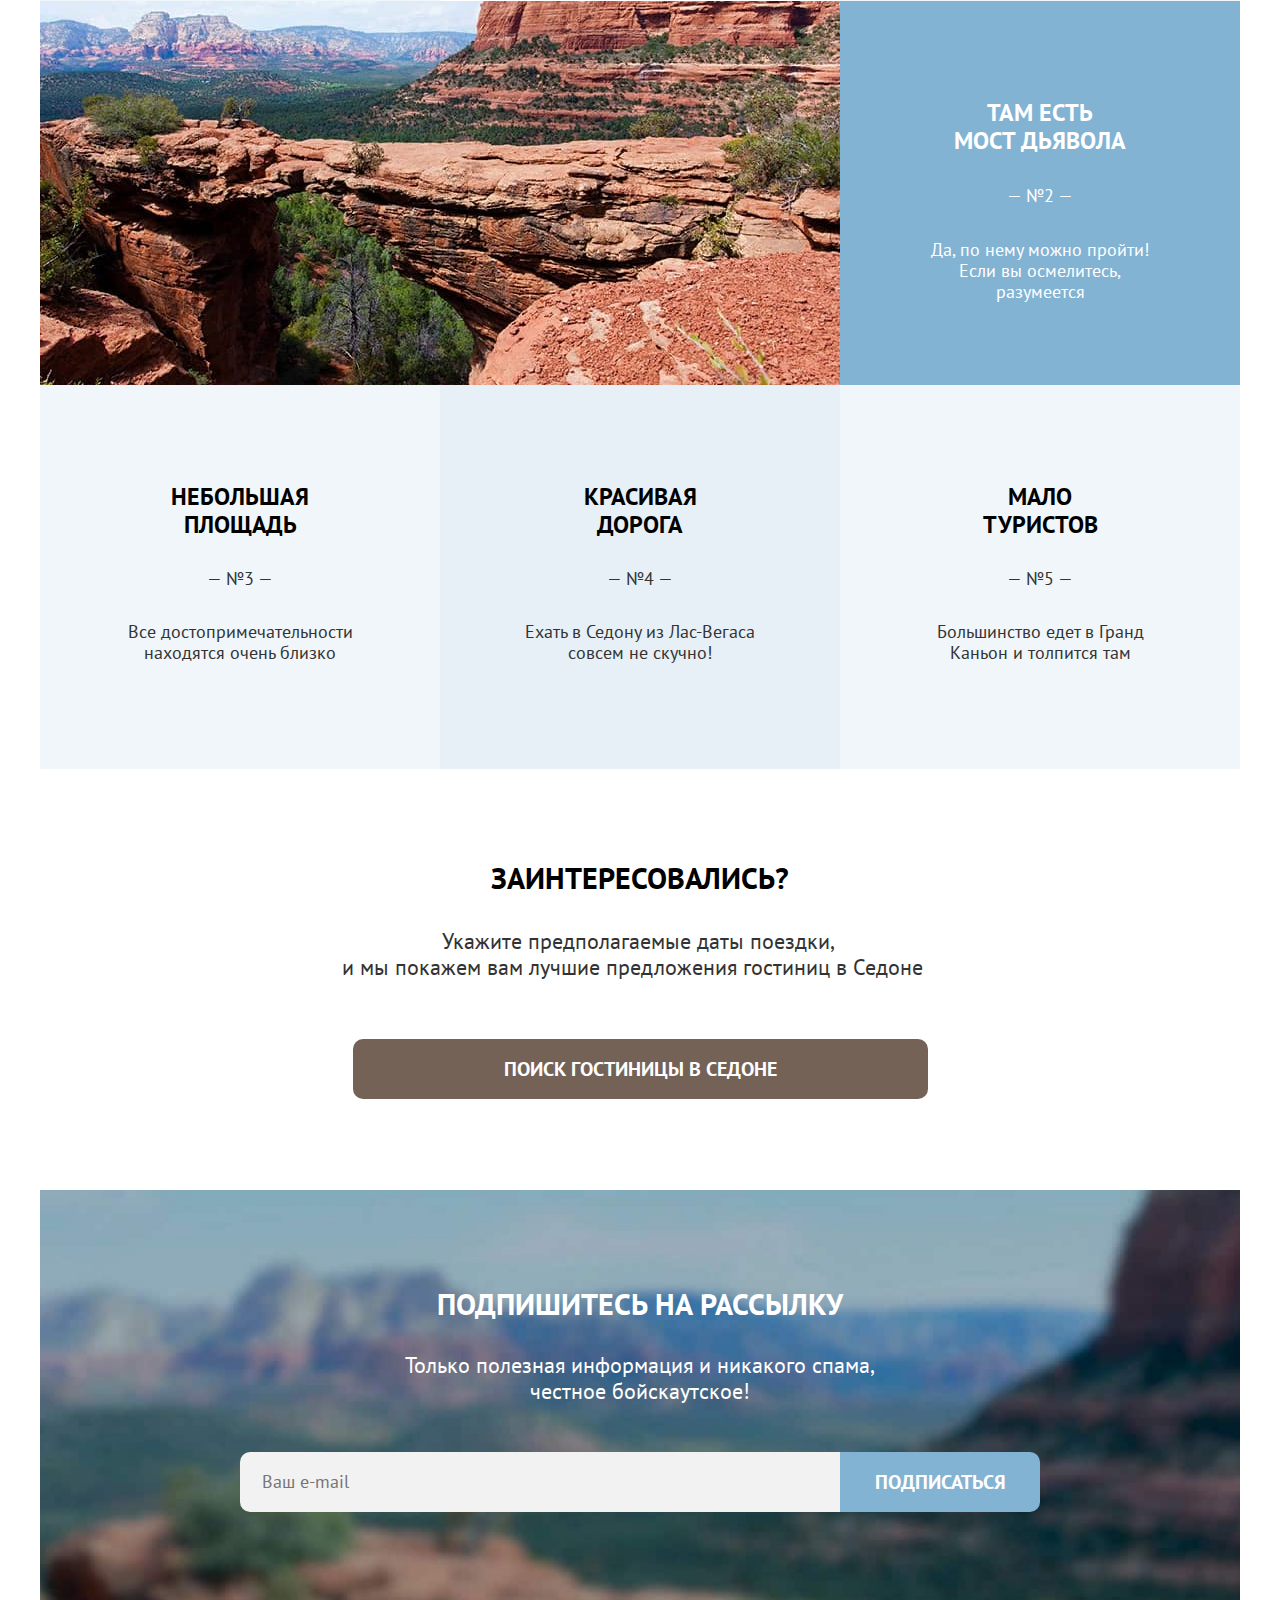
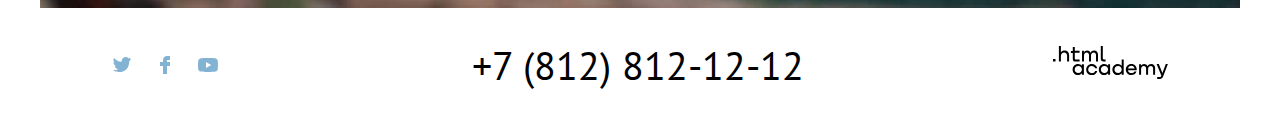
==== commit 6b7dd9ef: "Доработки" ====
--- a/index.html
+++ b/index.html
@@ -57,7 +57,7 @@
             <span class="visually-hidden">
               Избранное
             </span>
-            <span class="navigation-circle">12</span>
+            <span class="navigation-favorites-counter">12</span>
           </a>
         </li>
 
@@ -369,7 +369,7 @@
       </form>
     </div>
   </div>
+  <script src="index.js"></script>
 </body>
-<script src="index.js"></script>
 
 </html>--- a/styles/styles.css
+++ b/styles/styles.css
@@ -27,6 +27,7 @@
 body {
 	margin: 0;
 	display: flex;
+	min-width: 1200px;
 	flex-direction: column;
 	min-height: 100%;
 	font-family: "PT Sans", sans-serif;
@@ -115,10 +116,7 @@
 	padding: 10px;
 }
 
-.navigation-circle {
-	display: flex;
-    flex-direction: column;
-    justify-content: center;
+.navigation-favorites-counter {
 	position: absolute;
 	width: 19px;
 	height: 19px;
@@ -129,7 +127,7 @@
 	right: -3px;
 
 	font-size: 10px;
-	line-height: 13px;
+	line-height: 19px;
 	color: #fff;
 }
 
@@ -258,7 +256,7 @@
 
 .promo-about {
 	background-color: #fff;
-	padding: 63px 240px 79px;
+	padding: 66px 240px 79px;
 }
 
 .promo-about-description {
@@ -288,6 +286,10 @@
 	color: #fff;
 }
 
+.advantages-block-photo {
+	flex-grow: 2;
+}
+
 .advantages-block-text {
 	padding: 98px 90px 77px;
 }
@@ -309,20 +311,20 @@
 }
 
 .advantages-block-description {
-	margin: 31px auto 0;
+	margin: 33px auto 0;
 }
 
 .advantages-list {
 	margin: 0;
 	padding: 0;
 	display: flex;
+	flex-wrap: wrap;
 	list-style: none;
 }
 
 .advantages-list-item {
 	width: 400px;
 	min-height: 384px;
-	background-repeat: no-repeat;
 	padding: 98px 75px 77px;
 }
 
@@ -361,6 +363,7 @@
 	background-image: url('../img/index/advantages/housing.svg');
 	background-size: 75px 72px;
 	background-position-x: center;
+	background-repeat: no-repeat;
 	background-position-y: 89px;
 }
 
@@ -377,6 +380,7 @@
 	background-image: url('../img/index/advantages/souvenirs.svg');
 	background-size: 64px 76px;
 	background-position-x: center;
+	background-repeat: no-repeat;
 	background-position-y: 85px;
 }
 
@@ -389,7 +393,7 @@
 
 .search-title {
 	display: block;
-	margin-bottom: 30px;
+	margin-bottom: 32px;
 	font-size: 30px;
 	font-weight: 700;
 	line-height: 36px;
@@ -439,7 +443,7 @@
 /* MAILING */
 .mailing {
 	text-align: center;
-	padding: 89px 200px 137px;
+	padding: 86px 200px 137px;
 }
 
 .mailing-title {
@@ -460,12 +464,12 @@
 
 .mailing--index  {
 	background-image: url('../img/mailing-background.jpg');
-	background-size: 1200px 411px;
 	background-position: top center;
 	background-repeat: no-repeat;
+	background-size: cover;
 	background-color: #898989;
 	color: #fff;
-	padding: 94px 200px;
+	padding: 96px 200px;
 }
 
 .mailing--index .mailing-title {
@@ -493,7 +497,7 @@
 }
 
 .email-field:focus {
-	box-shadow: inset 0 0 0 3px #83B3D3;
+	box-shadow: 0 0 0 3px #83B3D3;
 }
 
 .email-field:active {
@@ -526,7 +530,7 @@
 
 .button:focus {
 	background: #68A2CA;
-	box-shadow: inset 0 0 0 3px #756257;
+	box-shadow: 0 0 0 3px #756257;
 }
 
 .button:active {
@@ -599,7 +603,7 @@
 	color: #000;
 	text-decoration: none;
 	outline: none;
-	padding: 15px;
+	padding: 12px;
 }
 
 .footer-tel:hover {
@@ -623,7 +627,7 @@
 
 .footer-htmlacademy-link {
 	outline: none;
-	padding: 18px 22px;
+	padding: 15px 22px;
 	border-radius: 10px;
 }
 
@@ -648,12 +652,12 @@
 
 .inner-filter {
 	background-image: url('../img/hotels/hotels-background.jpg');
-	background-size: 1200px 408px;
 	background-repeat: no-repeat;
 	background-position: top center;
+	background-size: cover;
 	background-color: #898989;
 	color: #fff;
-	padding: 30px 72px 83px;
+	padding: 30px 72px 88px;
 }
 
 .inner-filter-title {
@@ -661,15 +665,16 @@
 	font-style: normal;
 	font-weight: 700;
 	line-height: 78px;
-	margin: 0 0 5px;
+	margin: 0 0 2px;
 }
 
 .breadcrumbs {
 	display: flex;
+	flex-wrap: wrap;
 	font-size: 16px;
 	line-height: 21px;
 	list-style: none;
-	margin: 0 0 45px;
+	margin: 0 0 43px;
 	padding: 0;
 }
 
@@ -678,7 +683,7 @@
 	margin-right: 14px;
 	outline: none;
 	border-radius: 4px;
-	padding: 3px 8px;
+	padding: 3px 3px;
 	text-decoration: none;
 }
 
@@ -859,21 +864,22 @@
 	width: calc(100% + 4px);
 	height: calc(100% + 4px);
 	top: -2px;
-	border-radius: 5px 0 0 5px;
+	border-radius: 7px 0 0 7px;
 	left: -2px;
 	border: 2px solid #81b3d2;
 }
 
 .border--right {
-	border-radius: 0 5px 5px 0;
+	border-radius: 0 7px 7px 0;
 }
 
 .input-min {
 	border-radius: 4px 0 0 4px;
-	border-right: 1px;
+	border-right-width: 1px;
 }
 
 .input-max {
+	border-left-width: 1px;
 	border-radius: 0 4px 4px 0;
 }
 
@@ -884,7 +890,7 @@
 }
 
 .hotels-filter-input:hover {
-	border: 2px solid rgba(255, 255, 255, .6);
+	box-shadow: 0 0 0 2px rgba(255, 255, 255, .6);
 }
 
 .hotels-filter-input:focus {
@@ -892,7 +898,7 @@
 }
 
 .hotels-filter-input:focus + .decorative-input-border{
-	display: block;;
+	display: block;
 }
 
 .hotels-filter-input:active{
@@ -930,13 +936,11 @@
 }
 
 .range-toggle:focus {
-	border: 3px solid #83B3D3;
-	box-shadow: 0px 4px 10px rgba(0, 0, 0, 0.25);
+	box-shadow: 0 0 0 3px #83B3D3;
 }
 
 .range-toggle:active {
-	border: 2px solid #83B3D3;
-	box-shadow: 0px 7px 15px rgba(0, 0, 0, 0.4);
+	box-shadow: 0 0 0 2px #83B3D3;
 }
 
 .toggle-max {
@@ -961,7 +965,7 @@
 	width: 160px;
 	padding: 12px;
 	border-radius: 4px;
-	margin-bottom: 10px;
+	margin-bottom: 19px;
 	font-size: 16px;
 	line-height: 21px;
 	text-align: center;
@@ -982,13 +986,15 @@
 }
 
 .button-clear {
-	width: 160px;
-	padding: 5px 28px;
+	display: block;
+    margin: 0 auto;
+	width: 100px;
+	padding: 9px 9px;
 	border-radius: 4px;
 	margin-bottom: 0;
 	font-size: 18px;
 	font-weight: 400;
-	line-height: 23px;
+	line-height: 14px;
 	color: inherit;
 	background: none;
 	border: none;
@@ -1117,12 +1123,13 @@
 	align-items: center;
 	width: 100%;
 	justify-content: space-between;
-	padding: 28px 0 30px;
+	padding: 28px 0 28px;
 	border-top: 1px solid #E6E6E6;
 }
 
 .hotel-card:nth-last-child(1) {
 	border-bottom: 1px solid #E6E6E6;
+	padding-bottom: 33px;
 }
 
 
@@ -1337,7 +1344,7 @@
 	display: block;
 	margin: 0 auto;
 	width: 625px;
-	padding: 13px;
+	padding: 15px;
 	border-radius: 4px;
 	background-color: #83B3D3;
 	font-size: 20px;
@@ -1352,11 +1359,13 @@
 	display: flex;
 	justify-content: space-between;
 	align-items: center;
-	padding-top: 31px;
+	padding-top: 30px;
 }
 
 .pagination-list {
 	display: flex;
+	flex-wrap: wrap;
+	max-width: 380px;
 	margin: 0;
 	padding: 0;
 	background-color: #fff;
@@ -1365,6 +1374,7 @@
 
 .pagination-item {
 	margin-right: 8px;
+	margin-bottom: 5px;
 }
 
 .pagination-item:last-child {
@@ -1380,7 +1390,8 @@
 	font-size: 20px;
 	font-weight: 700;
 	line-height: 26px;
-	width: 55px;
+	min-width: 55px;
+	min-height: 55px;
 	text-align: center;
 	outline: none;
 	border-radius: 4px;
@@ -1408,7 +1419,7 @@
 .select-pagination {
   width: 160px;
   padding: 9px 19px;
-  margin-left: 51px;
+  margin-left: 46px;
   font: inherit;
   border: 2px solid #E6E6E6;
   border-radius: 4px;
@@ -1459,6 +1470,7 @@
 	border-radius: 20px 20px 0 0;
     border-bottom: none;
 	display: flex;
+	flex-wrap: wrap;
 	flex-direction: column;
 }
 
@@ -1633,6 +1645,7 @@
 
 .modal-container-open {
   display: flex;
+  align-items: center;
 }
 
 .modal {
@@ -1643,8 +1656,6 @@
 	background-color: #FFFFFF;
 	box-shadow: 0px 25px 50px rgba(0, 0, 0, 0.15);
 	border-radius: 30px;
-	top: 50%;
-	transform: translateY(-50%);
 }
 
 .modal-title {
@@ -1698,8 +1709,8 @@
 
 .modal-input-message {
 	position: absolute;
-	bottom: -20px;
-	left: 0;
+	bottom: -19px;
+	left: 3px;
 	font-family: inherit;
 	font-size: 16px;
 	color: #333333;
@@ -1707,6 +1718,8 @@
 
 .message--error {
 	color: #ff5757;
+	bottom: -24px;
+    left: 6px;
 }
 
 .date-form-field {
@@ -1789,6 +1802,7 @@
 	height: 25px;
 	border-radius: 50%;
 	text-align: center;
+	line-height: 24px;
 	font-size: 14px;
 	color: #fff;
 	cursor: pointer;
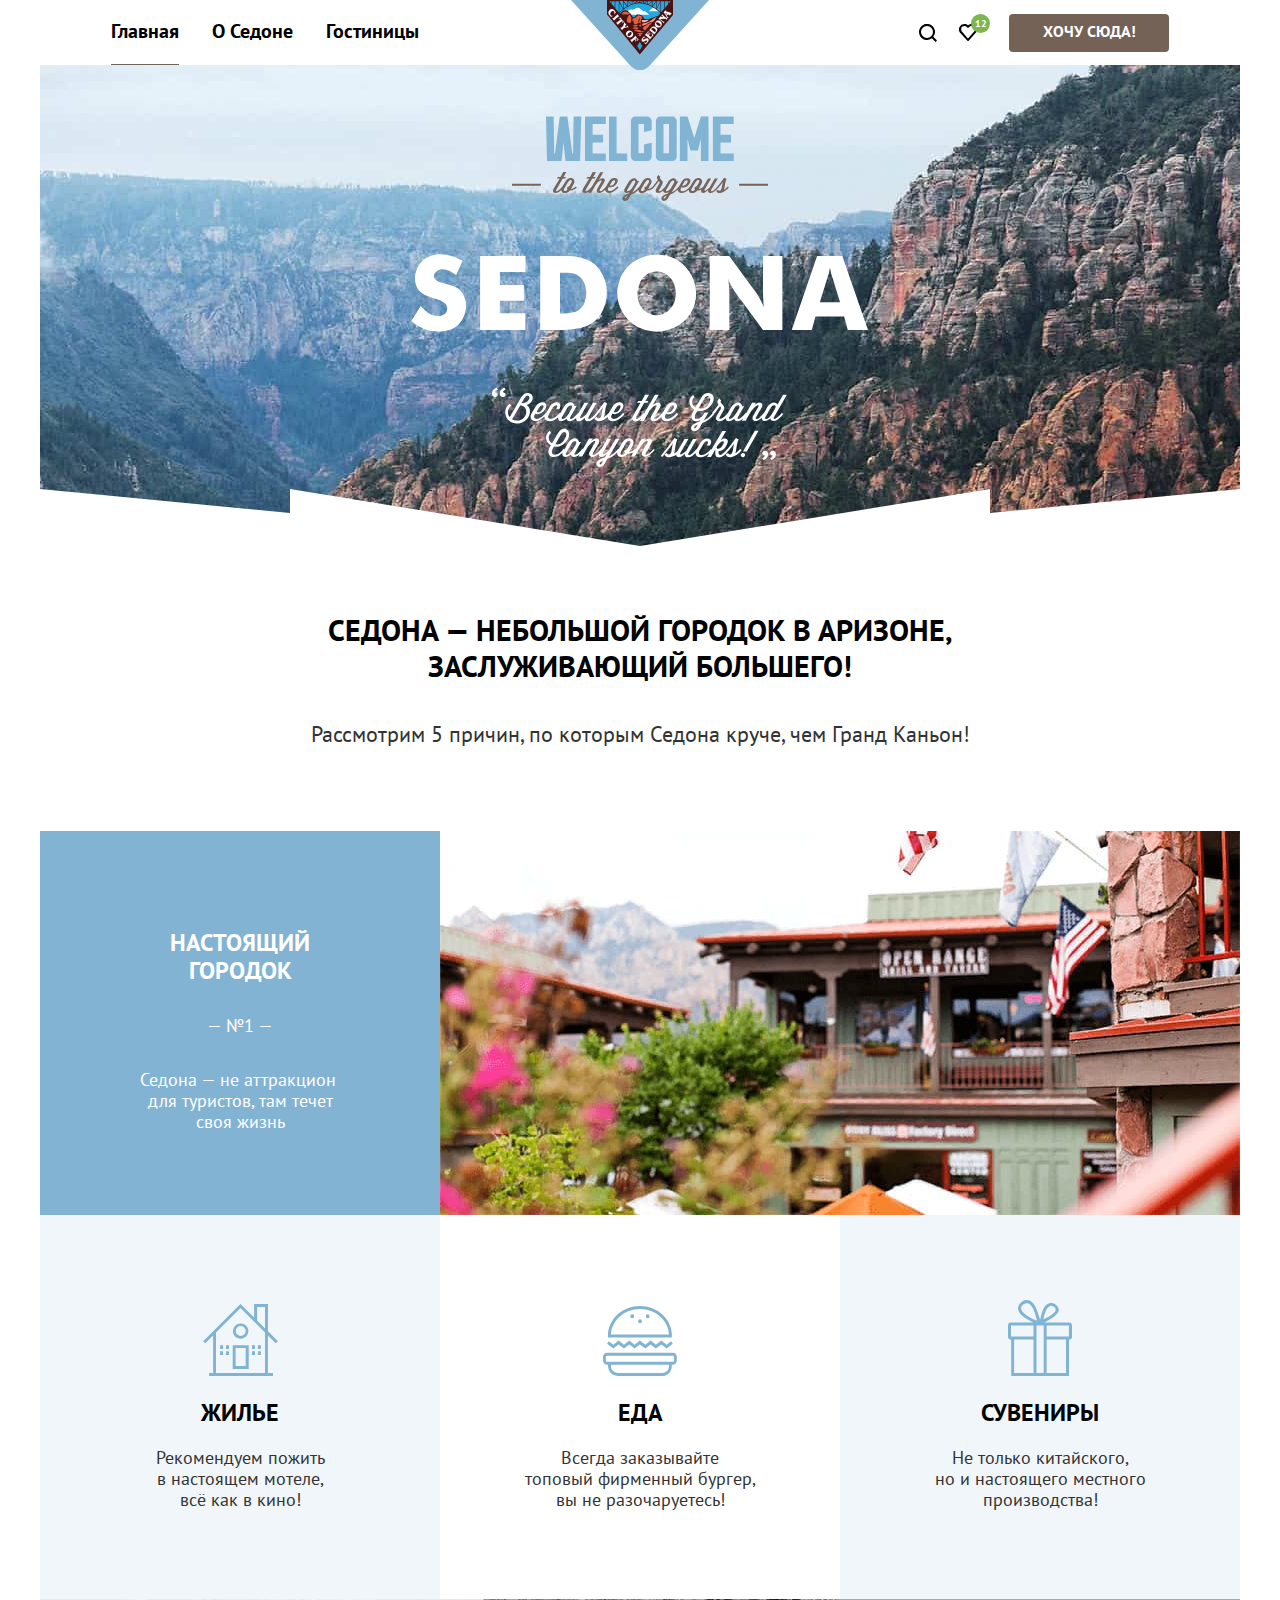
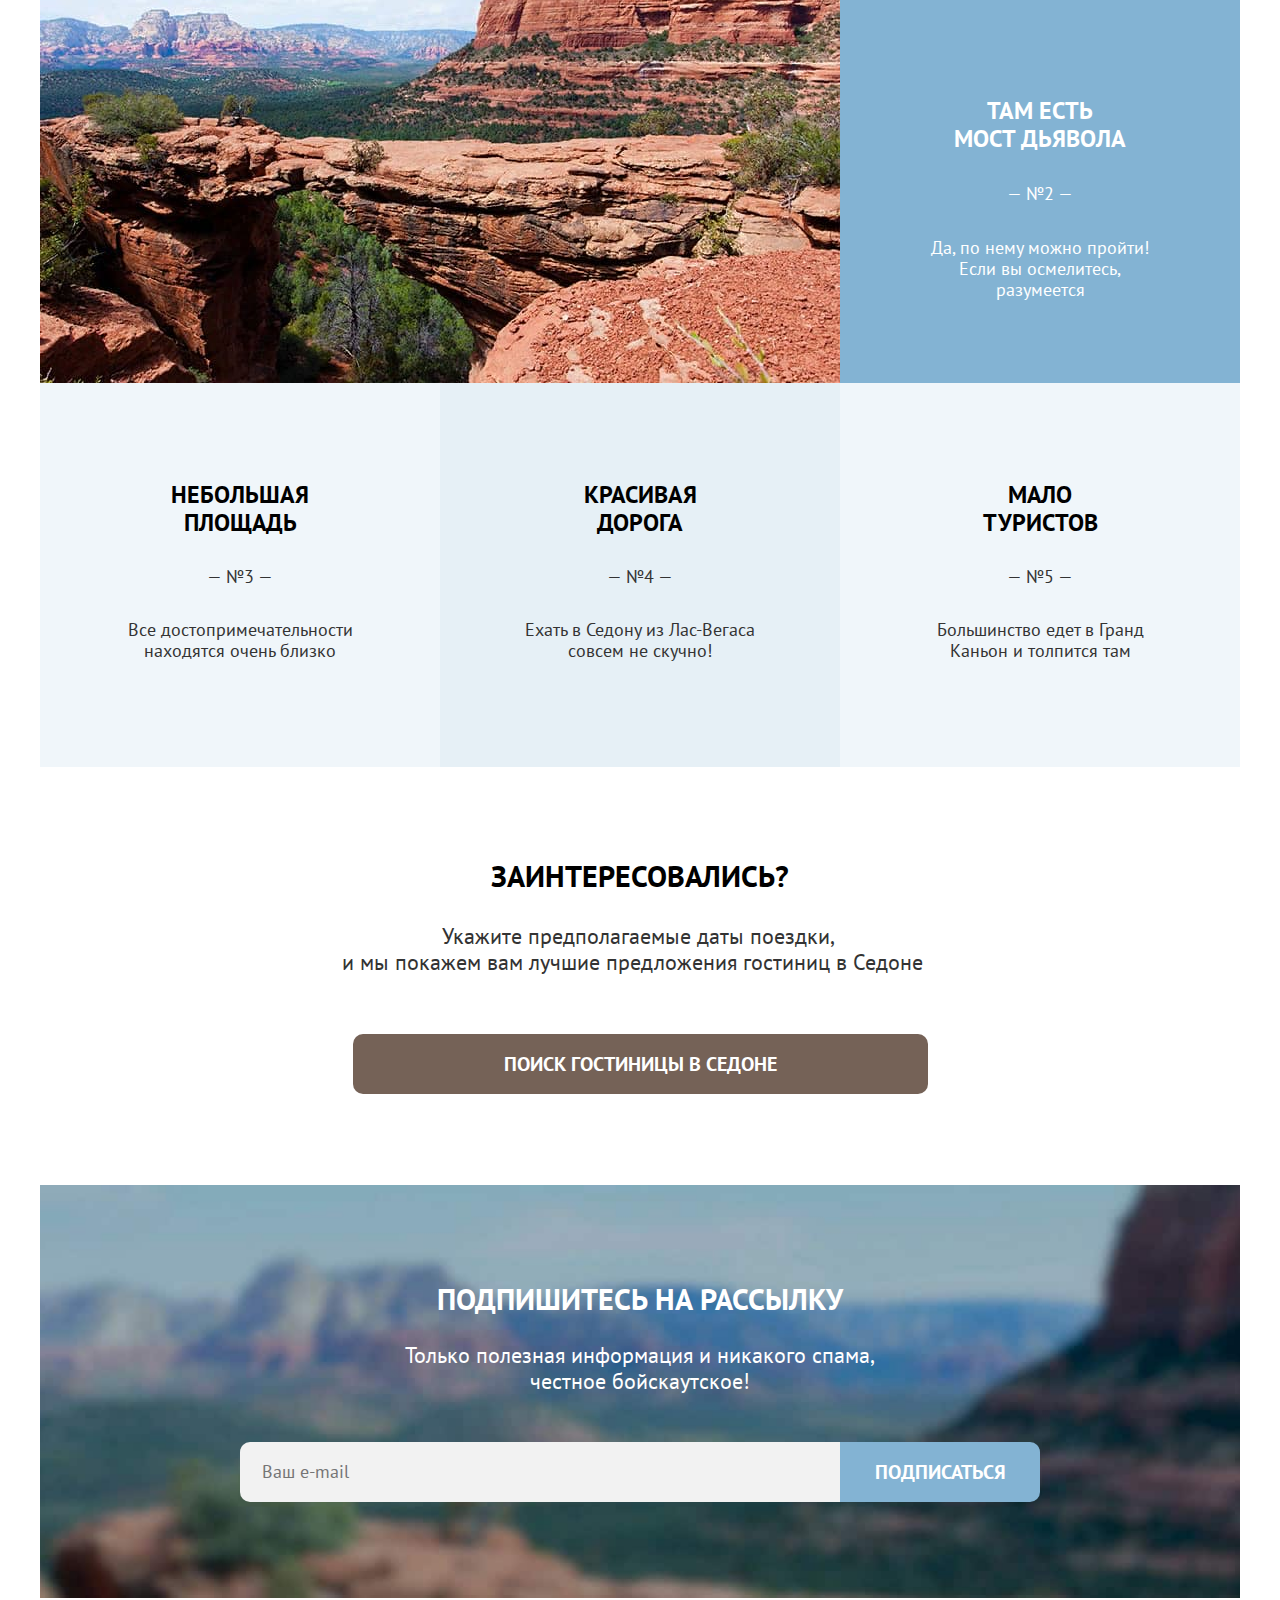
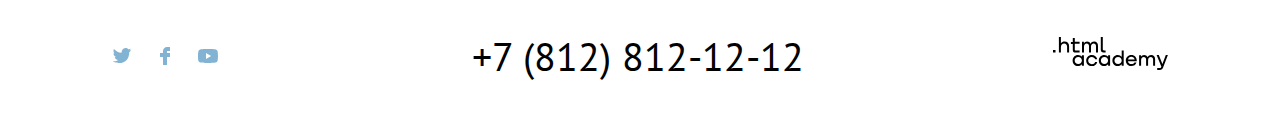
==== commit 2ead13ba: "Проверка макета по критериям" ====
--- a/index.html
+++ b/index.html
@@ -5,6 +5,7 @@
   <meta charset="UTF-8">
   <meta name="viewport" content="width=device-width, initial-scale=1.0">
   <title>Седона</title>
+  <link rel="icon" type="image/png" sizes="32x32" href="img/favicon/favicon.png">
   <link rel="stylesheet" type="text/css" href="styles/styles.css">
 </head>
 
@@ -28,8 +29,8 @@
       <ul class="navigation-list navigation-user">
         <li class="navigation-item">
           <a href="#" class="navigation-link">
-            <svg class="navigation-icon" width="18" height="18" aria-hidden="true" focusable="false" fill="none"
-              xmlns="http://www.w3.org/2000/svg">
+            <svg class="navigation-icon" width="18" height="18" viewBox="0 0 18 18" aria-hidden="true" focusable="false"
+              fill="none" xmlns="http://www.w3.org/2000/svg">
               <g clip-path="url(#a)">
                 <path
                   d="m18 16.5-3.7-3.7A8 8 0 0 0 8-.1C3.6-.1 0 3.6 0 8a8 8 0 0 0 12.9 6.3l3.7 3.7 1.4-1.5ZM8 14a6 6 0 0 1-6-6 6 6 0 0 1 6-6 6 6 0 0 1 6 6 6 6 0 0 1-6 6Z"
@@ -48,8 +49,8 @@
         </li>
         <li class="navigation-item">
           <a href="#" class="navigation-link navigation-link--favourites">
-            <svg class="navigation-icon" width="18" height="17" aria-hidden="true" focusable="false" fill="none"
-              xmlns="http://www.w3.org/2000/svg">
+            <svg class="navigation-icon" width="18" height="17" viewBox="0 0 18 17" aria-hidden="true" focusable="false"
+              fill="none" xmlns="http://www.w3.org/2000/svg">
               <path
                 d="M8.9 17a1 1 0 0 1-.8-.4l-7-7.9A5.4 5.4 0 0 1 5.5 0C6.8 0 8 .5 9 1.3a5.5 5.5 0 0 1 9 4.1c0 1.3-.5 2.5-1.3 3.4l-7 7.9c-.2.2-.4.3-.8.3Zm-6-9.5L9 14.4l6.2-7c.5-.5.7-1.2.7-2 0-1.8-1.5-3.3-3.3-3.3-1 0-2 .5-2.7 1.3-.3.3-.6.4-.9.4-.3 0-.6-.2-.8-.4a3.7 3.7 0 0 0-2.7-1.3 3.3 3.3 0 0 0-3.3 3.3c-.1.9.3 1.6.7 2.1-.1 0-.1 0 0 0Z"
                 fill="" />
@@ -60,63 +61,61 @@
             <span class="navigation-favorites-counter">12</span>
           </a>
         </li>
-
-        <div class="popup popup-favourites">
-          <ul class="popup-list">
-            <li class="popup-item">
-
-              <a href="#" class="popup-link">
-                <div class="popup-link-wrapper">
-                  <img src="img/hotels/hotels-cards/desert-quali.jpg" alt="" class="popup-img" width="48" height="48">
-                  <h2 class="popup-title">Desert Quail Inn</h2>
-                  <p class="popup-description">Мотель</p>
-                </div>
-              </a>
-
-              <button class="popup-button-delete">
-                <svg class="popup-icon" width="16" height="16" aria-hidden="true" focusable="false" fill=""
-                  xmlns="http://www.w3.org/2000/svg">
-                  <g opacity="" fill="">
-                    <path
-                      d="M15.3 2.3H.6c-.3 0-.6.2-.6.5s.3.6.6.6h1.7v12c0 .3.3.6.6.6h10.2c.3 0 .6-.3.6-.6v-12h1.7c.3 0 .6-.3.6-.6s-.4-.5-.7-.5Zm-2.8 12.5H3.4V3.4h9.1v11.4ZM6.2 1.2h3.4c.3 0 .6-.3.6-.6S10 0 9.7 0H6.2c-.3 0-.5.3-.5.6s.2.6.5.6Z" />
-                    <path
-                      d="M6.2 12c.3 0 .6-.3.6-.6V5.7c0-.3-.3-.6-.6-.6s-.6.3-.6.6v5.7c.1.3.3.6.6.6ZM9.7 12c.3 0 .6-.3.6-.6V5.7c0-.3-.3-.6-.6-.6s-.6.4-.6.6v5.7c0 .3.2.6.6.6Z" />
-                  </g>
-                </svg>
-                <span class="visually-hidden">Корзина</span>
-              </button>
-            </li>
-            <li class="popup-item">
-              <a href="#" class="popup-link">
-                <div class="popup-link-wrapper">
-                  <img src="img/hotels/hotels-cards/villas.jpg" alt="" class="popup-img" width="48" height="48">
-                  <h2 class="popup-title">Villas at Poco Diablo</h2>
-                  <p class="popup-description">Апартаменты</p>
-                </div>
-              </a>
-              <button class="popup-button-delete">
-                <svg class="popup-icon" width="16" height="16" aria-hidden="true" focusable="false" fill=""
-                  xmlns="http://www.w3.org/2000/svg">
-                  <g opacity="" fill="">
-                    <path
-                      d="M15.3 2.3H.6c-.3 0-.6.2-.6.5s.3.6.6.6h1.7v12c0 .3.3.6.6.6h10.2c.3 0 .6-.3.6-.6v-12h1.7c.3 0 .6-.3.6-.6s-.4-.5-.7-.5Zm-2.8 12.5H3.4V3.4h9.1v11.4ZM6.2 1.2h3.4c.3 0 .6-.3.6-.6S10 0 9.7 0H6.2c-.3 0-.5.3-.5.6s.2.6.5.6Z" />
-                    <path
-                      d="M6.2 12c.3 0 .6-.3.6-.6V5.7c0-.3-.3-.6-.6-.6s-.6.3-.6.6v5.7c.1.3.3.6.6.6ZM9.7 12c.3 0 .6-.3.6-.6V5.7c0-.3-.3-.6-.6-.6s-.6.4-.6.6v5.7c0 .3.2.6.6.6Z" />
-                  </g>
-                </svg>
-                <span class="visually-hidden">Корзина</span>
-              </button>
-            </li>
-          </ul>
-          <button class="btn-popup-favourites">Все избранные</button>
-        </div>
-
         <li class="navigation-item">
           <a href="#" class="navigation-link button-nav">
-            хочу сюда
+            хочу сюда!
           </a>
         </li>
       </ul>
+      <div class="popup popup-favourites">
+        <ul class="popup-list">
+          <li class="popup-item">
+
+            <a href="#" class="popup-link">
+              <div class="popup-link-wrapper">
+                <img src="img/hotels/hotels-cards/desert-quali.jpg" alt="" class="popup-img" width="48" height="48">
+                <h2 class="popup-title">Desert Quail Inn</h2>
+                <p class="popup-description">Мотель</p>
+              </div>
+            </a>
+
+            <button class="popup-button-delete">
+              <svg class="popup-icon" width="16" height="16" viewBox="0 0 16 16" aria-hidden="true" focusable="false"
+                fill="" xmlns="http://www.w3.org/2000/svg">
+                <g opacity="" fill="">
+                  <path
+                    d="M15.3 2.3H.6c-.3 0-.6.2-.6.5s.3.6.6.6h1.7v12c0 .3.3.6.6.6h10.2c.3 0 .6-.3.6-.6v-12h1.7c.3 0 .6-.3.6-.6s-.4-.5-.7-.5Zm-2.8 12.5H3.4V3.4h9.1v11.4ZM6.2 1.2h3.4c.3 0 .6-.3.6-.6S10 0 9.7 0H6.2c-.3 0-.5.3-.5.6s.2.6.5.6Z" />
+                  <path
+                    d="M6.2 12c.3 0 .6-.3.6-.6V5.7c0-.3-.3-.6-.6-.6s-.6.3-.6.6v5.7c.1.3.3.6.6.6ZM9.7 12c.3 0 .6-.3.6-.6V5.7c0-.3-.3-.6-.6-.6s-.6.4-.6.6v5.7c0 .3.2.6.6.6Z" />
+                </g>
+              </svg>
+              <span class="visually-hidden">Корзина</span>
+            </button>
+          </li>
+          <li class="popup-item">
+            <a href="#" class="popup-link">
+              <div class="popup-link-wrapper">
+                <img src="img/hotels/hotels-cards/villas.jpg" alt="" class="popup-img" width="48" height="48">
+                <h2 class="popup-title">Villas at Poco Diablo</h2>
+                <p class="popup-description">Апартаменты</p>
+              </div>
+            </a>
+            <button class="popup-button-delete">
+              <svg class="popup-icon" width="16" height="16" viewBox="0 0 16 16" aria-hidden="true" focusable="false"
+                fill="" xmlns="http://www.w3.org/2000/svg">
+                <g opacity="" fill="">
+                  <path
+                    d="M15.3 2.3H.6c-.3 0-.6.2-.6.5s.3.6.6.6h1.7v12c0 .3.3.6.6.6h10.2c.3 0 .6-.3.6-.6v-12h1.7c.3 0 .6-.3.6-.6s-.4-.5-.7-.5Zm-2.8 12.5H3.4V3.4h9.1v11.4ZM6.2 1.2h3.4c.3 0 .6-.3.6-.6S10 0 9.7 0H6.2c-.3 0-.5.3-.5.6s.2.6.5.6Z" />
+                  <path
+                    d="M6.2 12c.3 0 .6-.3.6-.6V5.7c0-.3-.3-.6-.6-.6s-.6.3-.6.6v5.7c.1.3.3.6.6.6ZM9.7 12c.3 0 .6-.3.6-.6V5.7c0-.3-.3-.6-.6-.6s-.6.4-.6.6v5.7c0 .3.2.6.6.6Z" />
+                </g>
+              </svg>
+              <span class="visually-hidden">Корзина</span>
+            </button>
+          </li>
+        </ul>
+        <button class="btn-popup-favourites">Все избранные</button>
+      </div>
     </nav>
   </header>
 
@@ -280,7 +279,8 @@
     <div class="modal modal-search">
       <button class="modal-close-button">
         <span class="visually-hidden">Закрыть</span>
-        <svg class="modal-close-icon" width="13" height="13" fill="none" xmlns="http://www.w3.org/2000/svg">
+        <svg class="modal-close-icon" width="13" height="13" viewBox="0 0 13 13" aria-hidden="true" focusable="false"
+          fill="none" xmlns="http://www.w3.org/2000/svg">
           <path d="M13 1.2 11.8 0 6.5 5.3 1.2 0 0 1.2l5.3 5.3L0 11.8 1.2 13l5.3-5.3 5.3 5.3 1.2-1.2-5.3-5.3L13 1.2Z"
             fill="#000" />
         </svg>
@@ -295,7 +295,8 @@
             <span class="modal-input-message message--error">Мы не можем отправить вас в прошлое.</span>
           </div>
           <a href="#" class="modal-date-link">
-            <svg width="15" height="15" fill="none" xmlns="http://www.w3.org/2000/svg">
+            <svg width="15" height="15" viewBox="0 0 15 15" aria-hidden="true" focusable="false" fill="none"
+              xmlns="http://www.w3.org/2000/svg">
               <g opacity=".3" fill="#000">
                 <path d="M5.5 10c.3 0 .5-.2.5-.5S5.8 9 5.5 9s-.5.2-.5.5.2.5.5.5Z" />
                 <path
@@ -314,7 +315,8 @@
             <span class="modal-input-message">На эти даты есть свободные номера. Пока есть.</span>
           </div>
           <a href="#" class="modal-date-link">
-            <svg width="15" height="15" fill="none" xmlns="http://www.w3.org/2000/svg">
+            <svg width="15" height="15" viewBox="0 0 15 15" aria-hidden="true" focusable="false" fill="none"
+              xmlns="http://www.w3.org/2000/svg">
               <g opacity=".3" fill="#000">
                 <path d="M5.5 10c.3 0 .5-.2.5-.5S5.8 9 5.5 9s-.5.2-.5.5.2.5.5.5Z" />
                 <path
@@ -336,7 +338,8 @@
               </button>
               <span class="visually-hidden">Минус</span>
               <button class="modal-button modal-button--plus" type="button">
-                <svg class="modal-input-icon" width="13" height="13" fill="" xmlns="http://www.w3.org/2000/svg">
+                <svg class="modal-input-icon" width="13" height="13" viewBox="0 0 13 13" aria-hidden="true"
+                  focusable="false" fill="" xmlns="http://www.w3.org/2000/svg">
                   <path d="M13 6H7V0H6v6H0v1h6v6h1V7h6V6Z" fill="" opacity="" />
                 </svg>
               </button>
@@ -347,7 +350,7 @@
             <label class="modal-label modal-label--children" for="Children">Дети:</label>
             <div class="modal-button-info">
               i
-              <span>Укажите количество детей, которые будут с вами, возраст которых от 6 до 18 лет. Дети до 6 лет
+              <span>Укажите количество детей, которые будут с вами, возраст которых от 6 до 18 лет. Дети<br> до 6 лет
                 размещаются бесплатно.</span>
             </div>
             <div class="modal-wrapper">
@@ -357,7 +360,8 @@
               </button>
               <span class="visually-hidden">Минус</span>
               <button class="modal-button modal-button--plus" type="button">
-                <svg class="modal-input-icon" width="13" height="13" fill="" xmlns="http://www.w3.org/2000/svg">
+                <svg class="modal-input-icon" width="13" height="13" viewBox="0 0 13 13" aria-hidden="true"
+                  focusable="false" fill="" xmlns="http://www.w3.org/2000/svg">
                   <path d="M13 6H7V0H6v6H0v1h6v6h1V7h6V6Z" fill="" opacity="" />
                 </svg>
               </button>
--- a/styles/styles.css
+++ b/styles/styles.css
@@ -97,7 +97,7 @@
 
 .navigation-link:focus {
 	color: #756257;
-	box-shadow: inset 0 0 0 3px #83B3D3;
+	box-shadow: inset 0 0 0 3px #83b3d3;
 	border-radius: 10px;
 }
 
@@ -121,7 +121,7 @@
 	width: 19px;
 	height: 19px;
 	border-radius: 50%;
-	background-color: #7DB54F;
+	background-color: #7db54f;
 	text-align: center;
 	top: 0;
 	right: -3px;
@@ -132,8 +132,12 @@
 }
 
 .navigation-user .navigation-item {
-	margin-right: 3px;
+	margin-right: 2px;
 	margin-bottom: 0;
+}
+
+.navigation-user .navigation-item:nth-child(2) {
+	margin-right: 5px;
 }
 
 .navigation-link:hover .navigation-icon {
@@ -146,7 +150,7 @@
 
 .navigation-user .navigation-link:focus {
 	color: #756257;
-	box-shadow: inset 0 0 0 3px #83B3D3;
+	box-shadow: inset 0 0 0 3px #83b3d3;
 }
 
 .navigation-user .navigation-link:active {
@@ -182,7 +186,7 @@
 .navigation-user .button-nav {
 	display: block;
 	width: 160px;
-	padding: 9px;
+	padding: 7px;
 	border-radius: 4px;
 	background-color: #756257;
 	font-size: 16px;
@@ -263,7 +267,7 @@
 	font-size: 30px;
 	font-weight: 700;
 	margin: 0;
-	margin-bottom: 34px;
+	margin-bottom: 32px;
 	line-height: 36px;
 	color: #000000;
 	text-transform: uppercase;
@@ -282,7 +286,7 @@
 
 .advantages-block {
 	display: flex;
-	background-color: #83B3D3;
+	background-color: #83b3d3;
 	color: #fff;
 }
 
@@ -331,7 +335,7 @@
 .advantages-list--features .advantages-list-item {
 	padding: 184px 75px 79px;
 }
-.advantages-list--features .advantages-list-item .advantages-list-title {
+.advantages-list--features .advantages-list-title {
 	margin-bottom: 20px;
 }
 .advantages-list-item:nth-child(2n + 1) {
@@ -393,7 +397,7 @@
 
 .search-title {
 	display: block;
-	margin-bottom: 32px;
+	margin-bottom: 29px;
 	font-size: 30px;
 	font-weight: 700;
 	line-height: 36px;
@@ -429,7 +433,7 @@
 }
 
 .search-link:focus {
-	box-shadow: inset 0 0 0 3px #83B3D3;
+	box-shadow: inset 0 0 0 3px #83b3d3;
 	border-radius: 10px;
 	outline: none;
 }
@@ -450,7 +454,7 @@
 	font-size: 30px;
 	font-weight: 700;
 	line-height: 36px;
-	margin: 0 auto 30px;
+	margin: 0 auto 25px;
 	text-transform: uppercase;
 	color: #000;
 }
@@ -497,7 +501,7 @@
 }
 
 .email-field:focus {
-	box-shadow: 0 0 0 3px #83B3D3;
+	box-shadow: 0 0 0 3px #83b3d3;
 }
 
 .email-field:active {
@@ -505,7 +509,7 @@
 }
 
 .email-field:invalid {
-	box-shadow: inset 0 0 0 2px #FF5757;
+	box-shadow: inset 0 0 0 2px #ff5757;
 }
 
 .button {
@@ -525,16 +529,16 @@
 }
 
 .button:hover {
-	background: #68A2CA;
+	background: #68a2ca;
 }
 
 .button:focus {
-	background: #68A2CA;
+	background: #68a2ca;
 	box-shadow: 0 0 0 3px #756257;
 }
 
 .button:active {
-	background: #68A2CA;
+	background: #68a2ca;
 	color: rgba(255, 255, 255, .3);
 }
 
@@ -543,7 +547,7 @@
 .footer-social-link {
 	display: flex;
 	justify-content: space-between;
-	padding: 23px 50px 24px;
+	padding: 24px 50px 28px;
 	align-items: center;
 	width: 1200px;
 	margin: 0 auto;
@@ -571,20 +575,20 @@
 }
 
 .footer-icon {
-	fill: #83B3D3;
+	fill: #83b3d3;
 	margin: auto;
 }
 
 .button-social:hover .footer-icon {
-	fill: #68A2CA;
+	fill: #68a2ca;
 }
 
 .button-social:focus .footer-icon {
-	fill: #68A2CA;
+	fill: #68a2ca;
 }
 
 .button-social:focus {
-	box-shadow: inset 0 0 0 3px#68A2CA;
+	box-shadow: inset 0 0 0 3px#68a2ca;
 }
 
 .button-social:active {
@@ -611,7 +615,7 @@
 }
 
 .footer-tel:focus {
-	box-shadow: inset 0 0 0 3px#83B3D3;
+	box-shadow: inset 0 0 0 3px#83b3d3;
 	border-radius: 10px;
 	color: #756257;
 }
@@ -640,7 +644,7 @@
 }
 
 .footer-htmlacademy-link:focus {
-	box-shadow: inset 0 0 0 3px#83B3D3;
+	box-shadow: inset 0 0 0 3px#83b3d3;
 }
 
 .footer-htmlacademy-link:active {
@@ -665,7 +669,7 @@
 	font-style: normal;
 	font-weight: 700;
 	line-height: 78px;
-	margin: 0 0 2px;
+	margin: 0;
 }
 
 .breadcrumbs {
@@ -708,7 +712,7 @@
 }
 
 .breadcrumbs-link:focus {
-	box-shadow: inset 0 0 0 3px #83B3D3;
+	box-shadow: inset 0 0 0 3px #83b3d3;
 }
 
 .breadcrumbs-link:active {
@@ -718,8 +722,9 @@
 
 .hotels-filter {
 	display: grid;
-	grid-template-columns: 150px 67px 145px 167px 287px 81px;
+	grid-template-columns: 210px 302px 286px 234px;
 	grid-template-rows: auto;
+	grid-gap: 0 8px;
 }
  
 .hotels-filter-group {
@@ -728,12 +733,13 @@
 	border: none;
 }
 
-.hotels-filter-group.hotels-filter-type {
+.hotels-filter-group .hotels-filter-type {
+	grid-column: 2;
+}
+
+.hotels-filter-group .hotels-filter-price {
 	grid-column: 3;
-}
-
-.hotels-filter-group.hotels-filter-price {
-	grid-column: 5;
+	
 }
 
 .hotels-filter-list {
@@ -754,7 +760,7 @@
 	font-size: 20px;
 	font-weight: 700;
 	line-height: 26px;
-	margin-bottom: 30px;
+	margin-bottom: 34px;
 }
 
 .control {
@@ -770,7 +776,7 @@
 	left: 0;
 	width: 20px;
 	height: 20px;
-	background: #FFFFFF;
+	background: #fff;
 	border-radius: 4px;
 }
 
@@ -779,7 +785,7 @@
 }
 
 .control-input:focus + .control-mark {
-	box-shadow: 0 0 0 3px #83B3D3;
+	box-shadow: 0 0 0 3px #83b3d3;
 }
 
 .control:active .control-mark {
@@ -808,7 +814,7 @@
   transform: translate(-50%, -50%);
   width: 10px;
   height: 10px;
-  background: #3F5E72;
+  background: #3f5e72;
   border-radius: 50%;
   content: "";
 }
@@ -850,7 +856,7 @@
 	line-height: 23px;
 	color: #fff;
 	outline: none;
-	border: 2px solid #FFFFFF;
+	border: 2px solid #fff;
 	background: none;
 }
 
@@ -894,7 +900,7 @@
 }
 
 .hotels-filter-input:focus {
-	box-shadow: inset 0px 0px 0px 2px #81B3D2;
+	box-shadow: inset 0px 0px 0px 2px #81b3d2;
 }
 
 .hotels-filter-input:focus + .decorative-input-border{
@@ -916,14 +922,14 @@
 .range-bar {
   position: absolute;
   height: 4px;
-  background-color: #FFF;
+  background-color: #fff;
 }
 
 .range-toggle {
   position: absolute;
   width: 20px;
   height: 20px;
-  background: #FFFFFF;
+  background: #fff;
   border: none;
   outline: none;
   border-radius: 5px;
@@ -936,11 +942,11 @@
 }
 
 .range-toggle:focus {
-	box-shadow: 0 0 0 3px #83B3D3;
+	box-shadow: 0 0 0 3px #83b3d3;
 }
 
 .range-toggle:active {
-	box-shadow: 0 0 0 2px #83B3D3;
+	box-shadow: 0 0 0 2px #83b3d3;
 }
 
 .toggle-max {
@@ -957,15 +963,16 @@
 }
 
 .hotels-filter-buttons {
-	grid-column: 7;
+	grid-column: 4;
 	align-self: end;
+	justify-self: flex-end;
 }
 
 .button-submit {
 	width: 160px;
 	padding: 12px;
 	border-radius: 4px;
-	margin-bottom: 19px;
+	margin-bottom: 17px;
 	font-size: 16px;
 	line-height: 21px;
 	text-align: center;
@@ -975,9 +982,9 @@
 }
 
 .button-submit:focus {
-	background: #68A2CA;
-	color: #FFFFFF;
-	box-shadow: 0 0 0 3px #FFFFFF;
+	background: #68a2ca;
+	color: #fff;
+	box-shadow: 0 0 0 3px #fff;
 }
 
 .button-submit:active {
@@ -989,7 +996,7 @@
 	display: block;
     margin: 0 auto;
 	width: 100px;
-	padding: 9px 9px;
+	padding: 6px 9px;
 	border-radius: 4px;
 	margin-bottom: 0;
 	font-size: 18px;
@@ -1008,7 +1015,7 @@
 }
 
 .button-clear:focus {
-	box-shadow: inset 0 0 0 3px#83B3D3;
+	box-shadow: inset 0 0 0 3px#83b3d3;
 }
 
 .button-clear:active {
@@ -1020,7 +1027,7 @@
 	display: flex;
 	justify-content: space-between;
 	align-items: center;
-	padding: 44px 0 42px;
+	padding: 40px 0 42px;
 }
 
 .sorting-type-wrapper {
@@ -1037,7 +1044,7 @@
 	width: 287px;
 	padding: 9px 19px;
 	font: inherit;
-	border: 2px solid #E6E6E6;
+	border: 2px solid #e6e6e6;
 	border-radius: 4px;
 	background-image: url("../img/hotels/select-arrow.svg");
   	background-repeat: no-repeat;
@@ -1049,12 +1056,12 @@
 
 .select-control:hover,
 .select-control:focus {
-	box-shadow: 0 0 0 2px#83B3D3;
+	box-shadow: 0 0 0 2px#83b3d3;
 }
 
 .select-control:active {
 	background-image: url("../img/hotels/select-arrow-active.svg");
-	box-shadow: 0 0 0 2px#E6E6E6;
+	box-shadow: 0 0 0 2px#e6e6e6;
 }
 
 .hotels-sort-title {
@@ -1079,7 +1086,7 @@
 	height: 48px;
 	background-repeat: no-repeat;
 	background-size: 16px 14px;
-	box-shadow: inset 0 0 0 2px#E6E6E6;
+	box-shadow: inset 0 0 0 2px#e6e6e6;
 	border-radius: 4px;
 	outline: none;
 } 
@@ -1089,11 +1096,11 @@
 }
 
 .card-toggle:hover {
-	box-shadow: inset 0 0 0 2px#83B3D3;
+	box-shadow: inset 0 0 0 2px#83b3d3;
 }
 
 .card-toggle:focus {
-	box-shadow: inset 0 0 0 2px#83B3D3;
+	box-shadow: inset 0 0 0 2px#83b3d3;
 }
 
 .card-toggle:active {
@@ -1108,7 +1115,7 @@
 
 .hotels-catalog {
 	padding-bottom: 30px;
-	border-bottom: 1px solid #E6E6E6;
+	border-bottom: 1px solid #e6e6e6;
 }
 
 .hotels-cards {
@@ -1123,12 +1130,12 @@
 	align-items: center;
 	width: 100%;
 	justify-content: space-between;
-	padding: 28px 0 28px;
-	border-top: 1px solid #E6E6E6;
+	padding: 28px 0 27px;
+	border-top: 1px solid #e6e6e6;
 }
 
 .hotel-card:nth-last-child(1) {
-	border-bottom: 1px solid #E6E6E6;
+	border-bottom: 1px solid #e6e6e6;
 	padding-bottom: 33px;
 }
 
@@ -1146,7 +1153,7 @@
 }
 
 .card-image-link:focus  .hotel-card-img{
-	box-shadow: 0 0 0 3px #83B3D3;
+	box-shadow: 0 0 0 3px #83b3d3;
 }
 
 .card-image-link:active .hotel-card-img{
@@ -1195,7 +1202,7 @@
 }
 
 .hotel-card-link:focus .hotel-card-about-title::before{
-	box-shadow: 0 0 0 3px #83B3D3;
+	box-shadow: 0 0 0 3px #83b3d3;
 }
 
 .hotel-card-link:focus .hotel-card-about-title{
@@ -1213,7 +1220,7 @@
 
 .hotel-card-about p {
 	line-height: 24px;
-	margin: 0 0 31px 0;
+	margin: 0 0 30px 0;
 }
 
 
@@ -1238,7 +1245,7 @@
 }
 
 .hotel-card-detailed:focus {
-	box-shadow: 0 0 0 3px#83B3D3;
+	box-shadow: 0 0 0 3px#83b3d3;
 }
 
 .hotel-card-detailed:active {
@@ -1250,7 +1257,7 @@
 	font-size: 16px;
 	line-height: 21px;
 	text-transform: uppercase;
-	background: #F2F2F2;
+	background: #f2f2f2;
     border-radius: 4px;
     padding: 9px;
 }
@@ -1259,7 +1266,7 @@
 	width: 160px;
 	padding: 9px;
 	border-radius: 4px;
-	background-color: #83B3D3;
+	background-color: #83b3d3;
 	font-family: inherit;
 	font-size: 16px;
 	font-weight: 700;
@@ -1272,7 +1279,7 @@
 }
 
 .favourites:hover {
-	background-color: #68A2CA;
+	background-color: #68a2ca;
 	box-shadow: inset 0 0 0 1px#756257;
 }
 
@@ -1286,16 +1293,16 @@
 }
 
 .favourites--add {
-	background-color: #7DB54F;
+	background-color: #7db54f;
 }
 
 .favourites--add:hover {
 	box-shadow: none;
-	background-color: #6C9E42;
+	background-color: #6c9e42;
 }
 
 .favourites--add:focus {
-	background: #6C9E42;
+	background: #6c9e42;
 	box-shadow: 0 0 0 3px#756257;
 }
 
@@ -1309,6 +1316,7 @@
 	flex-direction: column;
 	justify-content: space-between;
 	height: 117px;
+	min-width: 155px;
 	align-items: center;
 }
 
@@ -1346,7 +1354,7 @@
 	width: 625px;
 	padding: 15px;
 	border-radius: 4px;
-	background-color: #83B3D3;
+	background-color: #83b3d3;
 	font-size: 20px;
 	font-weight: 700;
 	line-height: 26px;
@@ -1359,7 +1367,7 @@
 	display: flex;
 	justify-content: space-between;
 	align-items: center;
-	padding-top: 30px;
+	padding-top: 27px;
 }
 
 .pagination-list {
@@ -1384,8 +1392,8 @@
 .pagination-link {
 	padding: 15px;
 	display: block;
-	color: #FFFFFF;
-	background-color: #83B3D3;
+	color: #fff;
+	background-color: #83b3d3;
 	text-decoration: none;
 	font-size: 20px;
 	font-weight: 700;
@@ -1398,7 +1406,7 @@
 }
 
 .pagination-link:hover {
-	background: #68A2CA;
+	background: #68a2ca;
 }
 
 .pagination-link:focus {
@@ -1406,22 +1414,22 @@
 }
 
 .pagination-link:active {
-	background: #68A2CA;
+	background: #68a2ca;
 	color: rgba(255, 255, 255, .3);
 	box-shadow: none;
 }
 
 .pagination-link--current {
-	background: #F2F2F2;
-	color: #000000;
+	background: #f2f2f2;
+	color: #000;
 }
 
 .select-pagination {
   width: 160px;
-  padding: 9px 19px;
+  padding: 9px 16px;
   margin-left: 46px;
   font: inherit;
-  border: 2px solid #E6E6E6;
+  border: 2px solid #e6e6e6;
   border-radius: 4px;
   background-image: url("../img/hotels/select-arrow.svg");
   background-repeat: no-repeat;
@@ -1433,12 +1441,12 @@
 
 .select-pagination:hover,
 .select-pagination:focus {
-	box-shadow: 0 0 0 2px#83B3D3;
+	box-shadow: 0 0 0 2px#83b3d3;
 }
 
 .select-pagination:active {
 	background-image: url("../img/hotels/select-arrow-active.svg");
-	box-shadow: 0 0 0 2px#E6E6E6;
+	box-shadow: 0 0 0 2px#e6e6e6;
 }
 
 /* POPUP */
@@ -1466,7 +1474,7 @@
 	list-style-type: none;
 	margin: 0;
 	padding: 25px 15px 0 25px;
-	border: 1px solid #E6E6E6;
+	border: 1px solid #e6e6e6;
 	border-radius: 20px 20px 0 0;
     border-bottom: none;
 	display: flex;
@@ -1586,7 +1594,7 @@
 }
 
 .popup-button-delete:focus {
-	box-shadow:  0 0 0 3px #83B3D3;
+	box-shadow:  0 0 0 3px #83b3d3;
 }
 
 .popup-button-delete:focus .popup-icon {
@@ -1611,10 +1619,10 @@
 	font-style: normal;
 	font-weight: 700;
 	font-size: 16px;
-	line-height: 21px;
+	line-height: 19px;
 	text-align: center;
 	text-transform: uppercase;
-	color: #FFFFFF;
+	color: #fff;
 }
 
 .btn-popup-favourites:hover {
@@ -1622,7 +1630,7 @@
 }
 
 .btn-popup-favourites:focus {
-	box-shadow: 0 0 0 3px #83B3D3;
+	box-shadow: 0 0 0 3px #83b3d3;
 }
 
 .btn-popup-favourites:active {
@@ -1644,8 +1652,8 @@
 }
 
 .modal-container-open {
-  display: flex;
-  align-items: center;
+	display: flex;
+	align-items: center;
 }
 
 .modal {
@@ -1653,7 +1661,7 @@
 	width: 715px;
 	margin: auto;
 	padding: 62px 70px 70px;
-	background-color: #FFFFFF;
+	background-color: #fff;
 	box-shadow: 0px 25px 50px rgba(0, 0, 0, 0.15);
 	border-radius: 30px;
 }
@@ -1671,26 +1679,26 @@
 }
 
 .modal-close-button {
-  position: absolute;
-  padding: 0;
-  top: 54px;
-  right: 70px;
-  width: 53px;
-  height: 53px;
-  background-color: #F2F2F2;
-  border-radius: 50%;
-  border: none;
-  outline: none;
-  cursor: pointer;
+	position: absolute;
+	padding: 0;
+	top: 54px;
+	right: 70px;
+	width: 53px;
+	height: 53px;
+	background-color: #f2f2f2;
+	border-radius: 50%;
+	border: none;
+	outline: none;
+	cursor: pointer;
 }
 
 .modal-close-button:hover {
-	background: #E6E6E6;
+	background: #e6e6e6;
 }
 
 .modal-close-button:focus {
-	background: #E6E6E6;
-	box-shadow: 0 0 0 3px #83B3D3;
+	background: #e6e6e6;
+	box-shadow: 0 0 0 3px #83b3d3;
 }
 
 .modal-close-button:active {
@@ -1746,12 +1754,12 @@
 }
 
 .date-form-field:hover {
-	background: #E6E6E6;
+	background: #e6e6e6;
 }
 
 .date-form-field:focus {
-	background: #E6E6E6;
-	box-shadow: 0 0 0 3px #83B3D3;
+	background: #e6e6e6;
+	box-shadow: 0 0 0 3px #83b3d3;
 }
 
 .date-form-field:active {
@@ -1797,7 +1805,7 @@
 .modal-button-info {
 	position: relative;
 	margin-right: 18px;
-	background: #83B3D3;
+	background: #83b3d3;
 	width: 25px;
 	height: 25px;
 	border-radius: 50%;
@@ -1815,7 +1823,7 @@
 	background-repeat: no-repeat;
 	width: 19px;
 	height: 9px;
-	bottom: -11px;
+	bottom: -18px;
     left: 50%;
     transform: translateX(-50%);
 	visibility: hidden;
@@ -1826,16 +1834,19 @@
 }
 
 .modal-button-info:hover {
-	background: #68A2CA;
+	background: #68a2ca;
 }
 
 .modal-button-info span {
 	background-color: #333;
 	border-radius: 10px;
 	color: #fff;
-	padding: 15px 15px 18px 22px;
-	position: absolute;
-	font-size: 16px;
+	padding: 15px 15px 18px 25px;
+	position: absolute;
+	font-family: inherit;
+	font-size: 15px;
+	line-height: 23px;
+	text-align: left;
 	
 	visibility: hidden;
 	width: 256px;
@@ -1872,7 +1883,7 @@
 .modal-input {
 	width: 133px;
 	padding: 5px;
-	background: #F2F2F2;
+	background: #f2f2f2;
 	border-radius: 4px;
 	text-align: center;
 	border: none;
@@ -1887,7 +1898,7 @@
 	display: flex;
 	position: absolute;
 	padding: 17px;
-	background: #F2F2F2;
+	background: #f2f2f2;
 	border-radius: 4px;
 	border: none;
 	outline: none;
@@ -1915,7 +1926,7 @@
 }
 
 .modal-button:focus {
-	box-shadow: inset 0 0 0 3px #83B3D3;
+	box-shadow: inset 0 0 0 3px #83b3d3;
 }
 
 .modal-button:focus .modal-input-icon{
@@ -1940,8 +1951,8 @@
 
 .modal-input::-webkit-outer-spin-button,
 .modal-input::-webkit-inner-spin-button {
-  appearance: none;
-  margin: 0;
+	appearance: none;
+	margin: 0;
 }
 
 .search-modal-button {
@@ -1949,7 +1960,7 @@
 	margin: 0 auto;
 	width: 100%;
 	padding: 10px;
-	background: #83B3D3;
+	background: #83b3d3;
 	border-radius: 10px;
 	outline: none;
 	border: none;
@@ -1961,15 +1972,15 @@
 	font-size: 20px;
 	line-height: 40px;
 	text-transform: uppercase;
-	color: #FFFFFF;
+	color: #fff;
 }
 
 .search-modal-button:hover {
-	background: #68A2CA;
+	background: #68a2ca;
 }
 
 .search-modal-button:focus {
-	background: #68A2CA;
+	background: #68a2ca;
 	box-shadow: 0 0 0 3px #756257;
 }
 
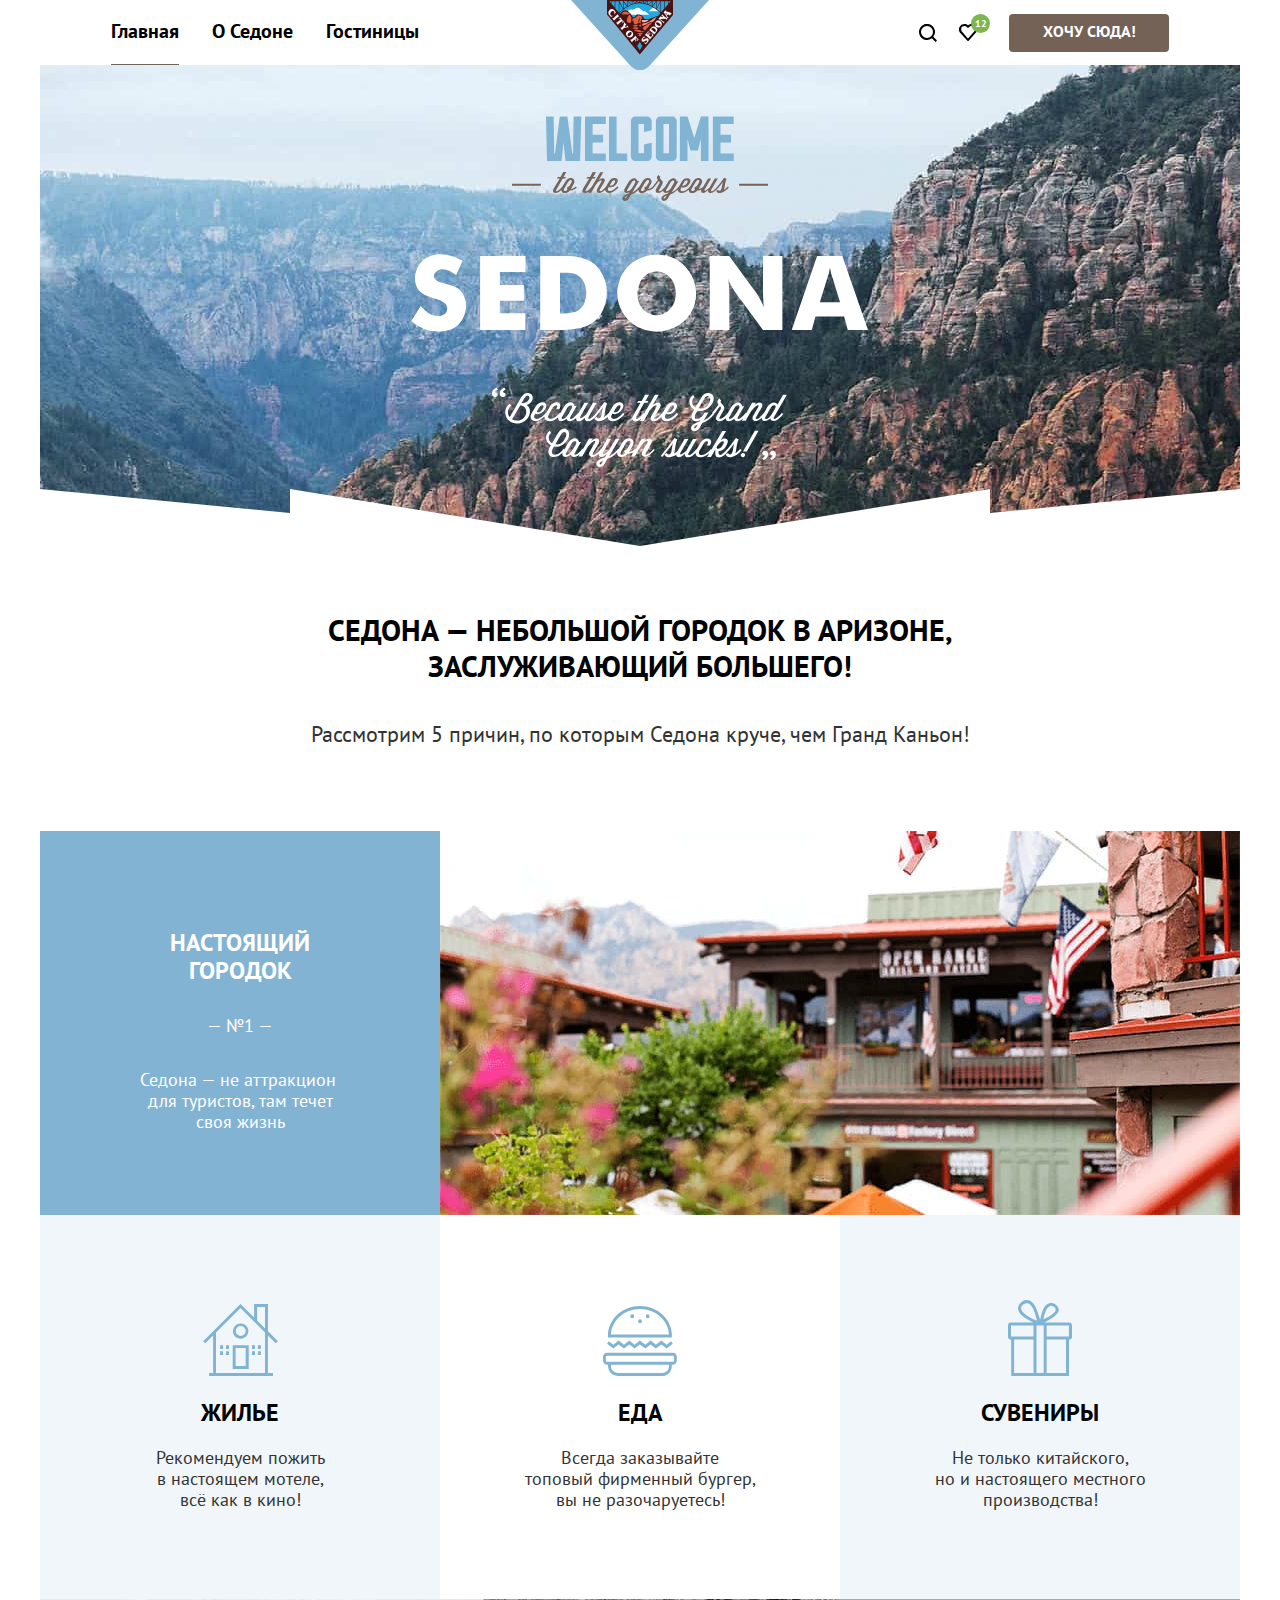
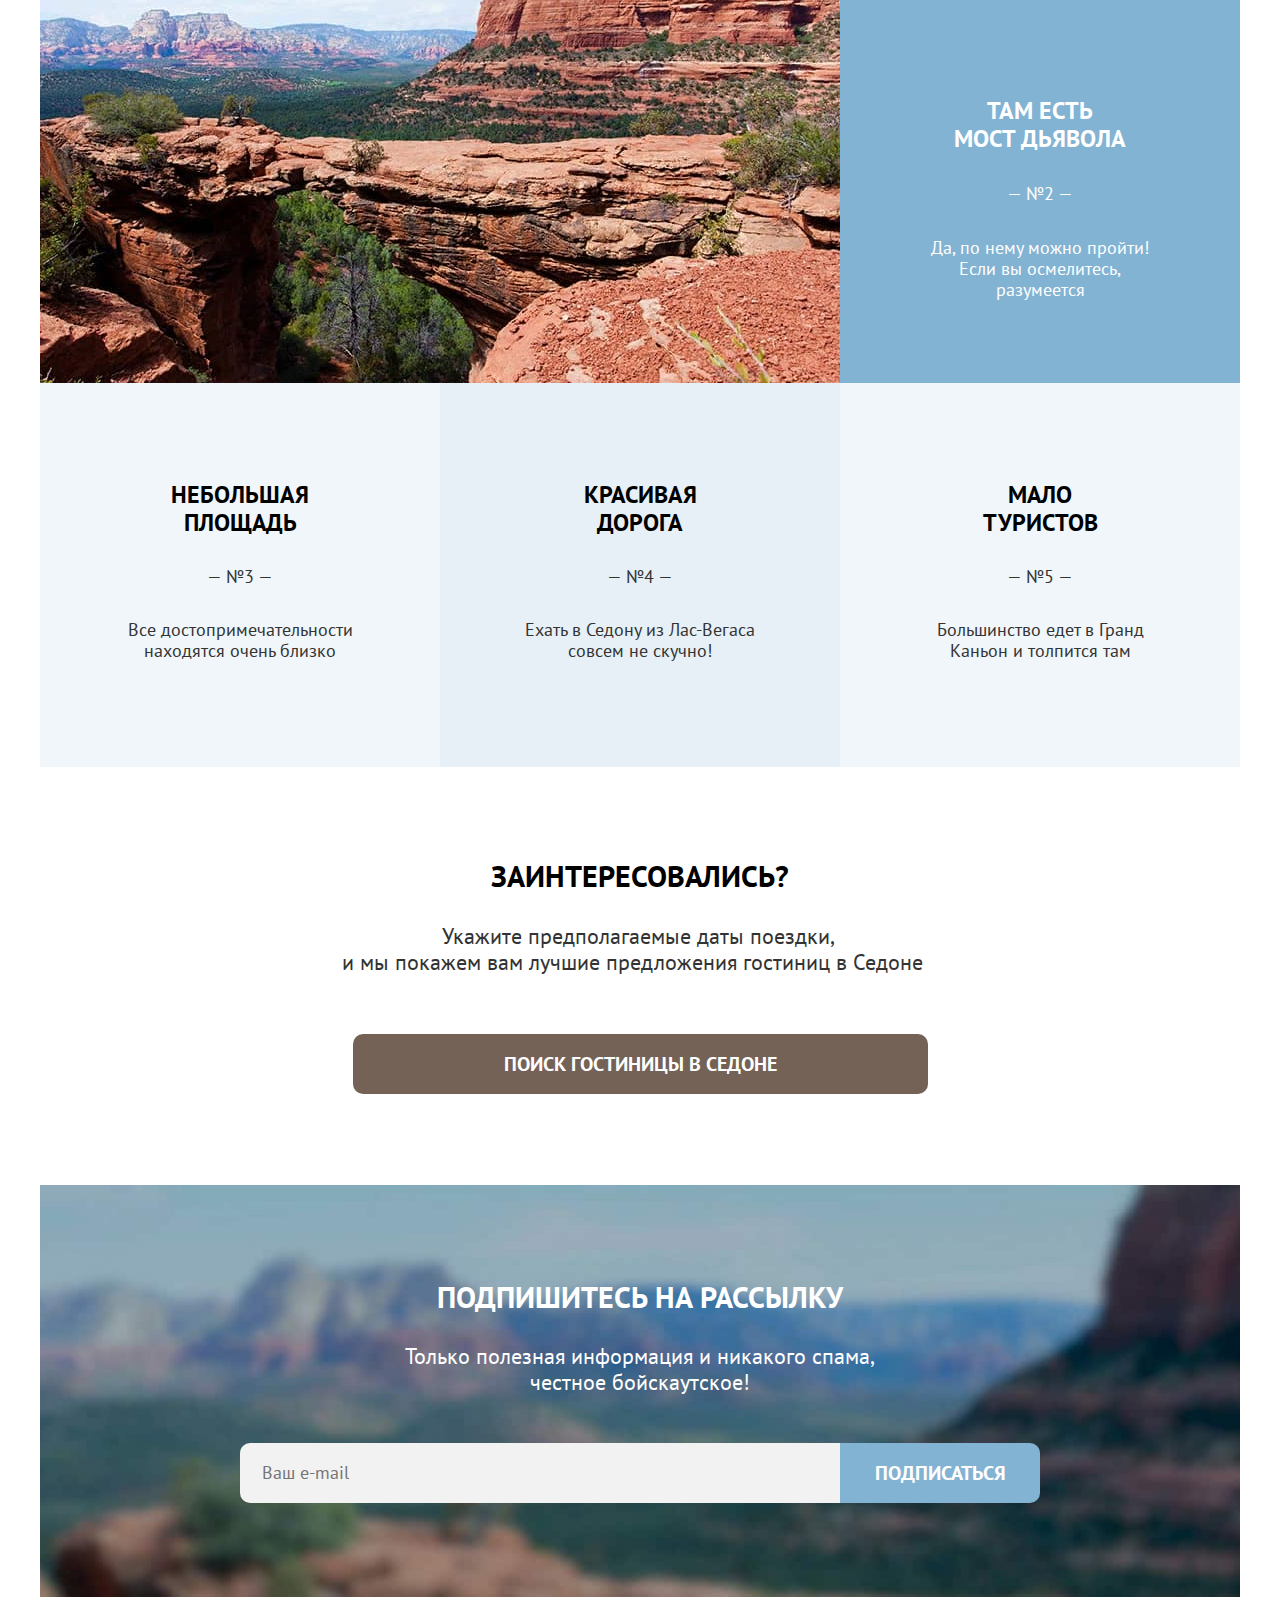
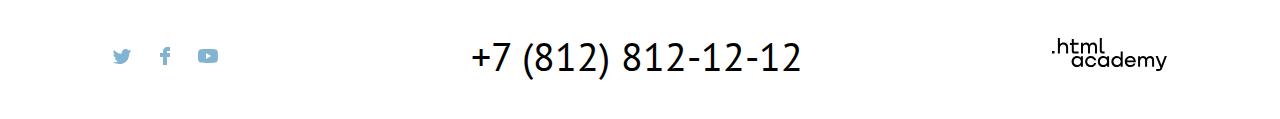
==== commit e72455be: "Критерии исправленные" ====
--- a/index.html
+++ b/index.html
@@ -5,7 +5,7 @@
   <meta charset="UTF-8">
   <meta name="viewport" content="width=device-width, initial-scale=1.0">
   <title>Седона</title>
-  <link rel="icon" type="image/png" sizes="32x32" href="img/favicon/favicon.png">
+  <link rel="icon" type="image/png" sizes="32x32" href="favicon.png">
   <link rel="stylesheet" type="text/css" href="styles/styles.css">
 </head>
 
@@ -14,21 +14,21 @@
     <nav class="navigation">
       <ul class="navigation-list">
         <li class="navigation-item">
-          <a href="#" class="navigation-link navigation-link-current">Главная</a>
-        </li>
-        <li class="navigation-item">
-          <a href="#" class="navigation-link">О Седоне</a>
-        </li>
-        <li class="navigation-item">
-          <a href="hotels.html" class="navigation-link">Гостиницы</a>
+          <a class="navigation-link navigation-link-current" href="#no_scroll">Главная</a>
+        </li>
+        <li class="navigation-item">
+          <a class="navigation-link" href="#">О Седоне</a>
+        </li>
+        <li class="navigation-item">
+          <a class="navigation-link" href="hotels.html">Гостиницы</a>
         </li>
       </ul>
-      <a href="#" class="header-logo">
-        <img class="header-logo-img" src="img/header/sedona-logo.svg" width="138" height="70" alt="logo">
+      <a class="header-logo" href="#no_scroll">
+        <img class="header-logo-img" src="img/header/sedona-logo.svg" width="138" height="70" alt="logo.">
       </a>
       <ul class="navigation-list navigation-user">
         <li class="navigation-item">
-          <a href="#" class="navigation-link">
+          <a class="navigation-link" href="#">
             <svg class="navigation-icon" width="18" height="18" viewBox="0 0 18 18" aria-hidden="true" focusable="false"
               fill="none" xmlns="http://www.w3.org/2000/svg">
               <g clip-path="url(#a)">
@@ -48,7 +48,7 @@
           </a>
         </li>
         <li class="navigation-item">
-          <a href="#" class="navigation-link navigation-link--favourites">
+          <a class="navigation-link navigation-link--favourites" href="#">
             <svg class="navigation-icon" width="18" height="17" viewBox="0 0 18 17" aria-hidden="true" focusable="false"
               fill="none" xmlns="http://www.w3.org/2000/svg">
               <path
@@ -62,7 +62,7 @@
           </a>
         </li>
         <li class="navigation-item">
-          <a href="#" class="navigation-link button-nav">
+          <a class="navigation-link button-nav" href="#">
             хочу сюда!
           </a>
         </li>
@@ -71,9 +71,10 @@
         <ul class="popup-list">
           <li class="popup-item">
 
-            <a href="#" class="popup-link">
+            <a class="popup-link" href="#">
               <div class="popup-link-wrapper">
-                <img src="img/hotels/hotels-cards/desert-quali.jpg" alt="" class="popup-img" width="48" height="48">
+                <img class="popup-img" src="img/hotels/hotels-cards/desert-quali.jpg" alt="desert-quali." width="48"
+                  height="48">
                 <h2 class="popup-title">Desert Quail Inn</h2>
                 <p class="popup-description">Мотель</p>
               </div>
@@ -93,9 +94,9 @@
             </button>
           </li>
           <li class="popup-item">
-            <a href="#" class="popup-link">
+            <a class="popup-link" href="#">
               <div class="popup-link-wrapper">
-                <img src="img/hotels/hotels-cards/villas.jpg" alt="" class="popup-img" width="48" height="48">
+                <img class="popup-img" src="img/hotels/hotels-cards/villas.jpg" alt="villas." width="48" height="48">
                 <h2 class="popup-title">Villas at Poco Diablo</h2>
                 <p class="popup-description">Апартаменты</p>
               </div>
@@ -124,7 +125,7 @@
       <section class="promo">
         <div class="promo-wrapper">
           <h1 class="visually-hidden">Sedona</h1>
-          <img src="img/index/welcome.svg" alt="Sedona promo image" width="458" height="352" class="promo-img">
+          <img class="promo-img" src="img/index/welcome.svg" alt="Sedona promo image." width="458" height="352">
         </div>
         <div class="promo-about">
           <h2 class="promo-about-description">Cедона — небольшой городок в аризоне, заслуживающий большего!</h2>
@@ -143,8 +144,8 @@
               жизнь
             </p>
           </div>
-          <img class="advantages-block-photo" src="img/index/advantages/sedona.jpg" width="800" height="384"
-            alt="Sedona">
+          <img class="advantages-block-photo" src="img/index/advantages/sedona.jpg" alt="Sedona." width="800"
+            height="384">
         </div>
 
         <ul class="advantages-list advantages-list--features">
@@ -174,7 +175,7 @@
             <p class="advantages-block-description">Да, по нему можно пройти! Если вы осмелитесь, разумеется</p>
           </div>
           <img class="advantages-block-photo" src="img/index/advantages/devils-bridge.jpg" width="800" height="384"
-            alt="Devil`s bridge">
+            alt="Devil`s bridge.">
         </div>
 
         <ol class="advantages-list">
@@ -201,7 +202,7 @@
         <span class="search-title">Заинтересовались?</span>
         <p class="search-description">&nbsp;&nbsp;Укажите предполагаемые даты поездки,<br>и мы покажем вам лучшие
           предложения гостиниц в Седоне</p>
-        <a href="catalog.html" class="search-link">поиск гостиницы в седоне</a>
+        <a class="search-link" href="catalog.html">поиск гостиницы в седоне</a>
       </section>
 
       <section class="mailing mailing--index">
@@ -210,7 +211,7 @@
         <p class="mailing-description">Только полезная информация и никакого спама,<br> честное бойскаутское!</p>
         <form class="mailing-form" action="https://echo.htmlacademy.ru/" method="post">
           <input class="email-field" type="email" name="mailing-email" placeholder="Ваш e-mail">
-          <button type="submit" class="button">Подписаться</button>
+          <button class="button" type="submit">Подписаться</button>
         </form>
       </section>
     </div>
@@ -221,7 +222,7 @@
       <h2 class="visually-hidden">Контакты</h2>
       <ul class="footer-social-list">
         <li class="footer-social-item">
-          <a href="https://twitter.com/htmlacademy_ru" class="button-social">
+          <a class="button-social" href="https://twitter.com/htmlacademy_ru">
             <svg class="footer-icon" width="18" height="15" viewBox="0 0 18 15" aria-hidden="true" focusable="false"
               fill="" xmlns="http://www.w3.org/2000/svg">
               <path
@@ -232,7 +233,7 @@
           </a>
         </li>
         <li class="footer-social-item">
-          <a href="https://www.facebook.com/htmlacademy" class="button-social">
+          <a class="button-social" href="https://www.facebook.com/htmlacademy">
             <svg class="footer-icon" width="10" height="18" viewBox="0 0 10 18" aria-hidden="true" focusable="false"
               fill="" xmlns="http://www.w3.org/2000/svg">
               <path d="M7 0C4.8 0 3 1.8 3 4V6H0V10H3V18H7V10H10V6H7V4H10V0H7Z" fill="" />
@@ -241,7 +242,7 @@
           </a>
         </li>
         <li class="footer-social-item">
-          <a href="https://www.youtube.com/c/HTMLAcademyRUS" class="button-social">
+          <a class="button-social" href="https://www.youtube.com/c/HTMLAcademyRUS">
             <svg class="footer-icon" width="20" height="14" viewBox="0 0 20 14" aria-hidden="true" focusable="false"
               fill="" xmlns="http://www.w3.org/2000/svg">
               <path fill-rule="evenodd" clip-rule="evenodd"
@@ -252,7 +253,7 @@
           </a>
         </li>
       </ul>
-      <a href="tel:+78128121212" class="footer-tel">
+      <a class="footer-tel" href="tel:+78128121212">
         +7 (812) 812-12-12
         <span class="visually-hidden">Телефон</span>
       </a>
@@ -290,11 +291,11 @@
         <div class="date-form-input">
           <label class="modal-label" for="arrival-date">Дата заезда:</label>
           <div class="date-form-wrapper wrapper-error">
-            <input class="date-form-field field" type="text" id="arrival-date" name="arrival-date"
+            <input class="date-form-field field" required type="text" id="arrival-date" name="arrival-date"
               value="27 апреля 2020">
             <span class="modal-input-message message--error">Мы не можем отправить вас в прошлое.</span>
           </div>
-          <a href="#" class="modal-date-link">
+          <a class="modal-date-link" href="#">
             <svg width="15" height="15" viewBox="0 0 15 15" aria-hidden="true" focusable="false" fill="none"
               xmlns="http://www.w3.org/2000/svg">
               <g opacity=".3" fill="#000">
@@ -310,11 +311,11 @@
         <div class="date-form-input">
           <label class="modal-label" for="leaving-date">Дата выезда:</label>
           <div class="date-form-wrapper">
-            <input class="date-form-field field" type="text" id="leaving-date" name="leaving-date"
+            <input class="date-form-field field" required type="text" id="leaving-date" name="leaving-date"
               value="1 сентября 2021">
             <span class="modal-input-message">На эти даты есть свободные номера. Пока есть.</span>
           </div>
-          <a href="#" class="modal-date-link">
+          <a class="modal-date-link" href="#">
             <svg width="15" height="15" viewBox="0 0 15 15" aria-hidden="true" focusable="false" fill="none"
               xmlns="http://www.w3.org/2000/svg">
               <g opacity=".3" fill="#000">
@@ -332,7 +333,7 @@
           <li class="modal-item">
             <label class="modal-label" for="Adults">Взрослые:</label>
             <div class="modal-wrapper">
-              <input class="modal-input" type="number" id="Adults" name="Adults" value="2">
+              <input class="modal-input" required type="number" id="Adults" name="Adults" value="2">
               <button class="modal-button modal-button--minus" type="button">
                 &mdash;
               </button>
@@ -354,7 +355,7 @@
                 размещаются бесплатно.</span>
             </div>
             <div class="modal-wrapper">
-              <input class="modal-input" type="number" id="Children" name="Children" value="1">
+              <input class="modal-input" required type="number" id="Children" name="Children" value="1">
               <button class="modal-button modal-button--minus" type="button">
                 &mdash;
               </button>
@@ -369,7 +370,7 @@
             </div>
           </li>
         </ul>
-        <a class="search-modal-button" href="#">Найти</a>
+        <button class="search-modal-button" type="submit">Найти</button>
       </form>
     </div>
   </div>
--- a/styles/styles.css
+++ b/styles/styles.css
@@ -454,7 +454,7 @@
 	font-size: 30px;
 	font-weight: 700;
 	line-height: 36px;
-	margin: 0 auto 25px;
+	margin: 0 auto 28px;
 	text-transform: uppercase;
 	color: #000;
 }
@@ -473,7 +473,7 @@
 	background-size: cover;
 	background-color: #898989;
 	color: #fff;
-	padding: 96px 200px;
+	padding: 94px 200px;
 }
 
 .mailing--index .mailing-title {
@@ -607,7 +607,7 @@
 	color: #000;
 	text-decoration: none;
 	outline: none;
-	padding: 12px;
+	padding: 15px;
 }
 
 .footer-tel:hover {
@@ -631,7 +631,7 @@
 
 .footer-htmlacademy-link {
 	outline: none;
-	padding: 15px 22px;
+	padding: 16px 23px;
 	border-radius: 10px;
 }
 
@@ -891,8 +891,12 @@
 
 .hotels-filter-input::-webkit-outer-spin-button,
 .hotels-filter-input::-webkit-inner-spin-button {
-  appearance: none;
-  margin: 0;
+	appearance: none;
+	margin: 0;
+}
+
+input[type='number'] {
+    -moz-appearance: textfield;
 }
 
 .hotels-filter-input:hover {
@@ -923,6 +927,8 @@
   position: absolute;
   height: 4px;
   background-color: #fff;
+  left: 0;
+  width: 227px;
 }
 
 .range-toggle {
@@ -1050,8 +1056,10 @@
   	background-repeat: no-repeat;
   	background-position: right 20px center;
 	appearance: none;
+	-moz-appearance: none;
 	outline: none;
 	cursor: pointer;
+	background-color: #fff;
 }
 
 .select-control:hover,
@@ -1259,7 +1267,7 @@
 	text-transform: uppercase;
 	background: #f2f2f2;
     border-radius: 4px;
-    padding: 9px;
+    padding: 9px 31px;
 }
 
 .favourites {
@@ -1315,8 +1323,8 @@
 	display: flex;
 	flex-direction: column;
 	justify-content: space-between;
-	height: 117px;
-	min-width: 155px;
+	height: 121px;
+	min-width: 160px;
 	align-items: center;
 }
 
@@ -1333,7 +1341,7 @@
 }
 
 .star {
-	margin-right: 25px;
+	margin: 5px 23px 0 0;
 }
 
 .star::after {
@@ -1425,18 +1433,20 @@
 }
 
 .select-pagination {
-  width: 160px;
-  padding: 9px 16px;
-  margin-left: 46px;
-  font: inherit;
-  border: 2px solid #e6e6e6;
-  border-radius: 4px;
-  background-image: url("../img/hotels/select-arrow.svg");
-  background-repeat: no-repeat;
-  background-position: right 20px center;
-  appearance: none;
-  outline: none;
-  cursor: pointer;
+	width: 160px;
+	padding: 9px 16px;
+	margin-left: 46px;
+	font: inherit;
+	border: 2px solid #e6e6e6;
+	border-radius: 4px;
+	background-image: url("../img/hotels/select-arrow.svg");
+	background-repeat: no-repeat;
+	background-position: right 20px center;
+	appearance: none;
+	-moz-appearance: none;
+	outline: none;
+	cursor: pointer;
+	background-color: #fff;
 }
 
 .select-pagination:hover,
@@ -1739,6 +1749,7 @@
 	padding: 14px 27px 14px 19px;
 	width: 420px;
 	appearance: none;
+	-moz-appearance: none;
 	border: 2px solid #f2f2f2;
 
 	font-family: inherit;
@@ -1750,6 +1761,7 @@
 .date-form-field::-webkit-outer-spin-button,
 .date-form-field::-webkit-inner-spin-button {
 	appearance: none;
+	-moz-appearance: none;
 	margin: 0;
 }
 
@@ -1951,12 +1963,12 @@
 
 .modal-input::-webkit-outer-spin-button,
 .modal-input::-webkit-inner-spin-button {
+	-moz-appearance: none;
 	appearance: none;
 	margin: 0;
 }
 
 .search-modal-button {
-	display: block;
 	margin: 0 auto;
 	width: 100%;
 	padding: 10px;
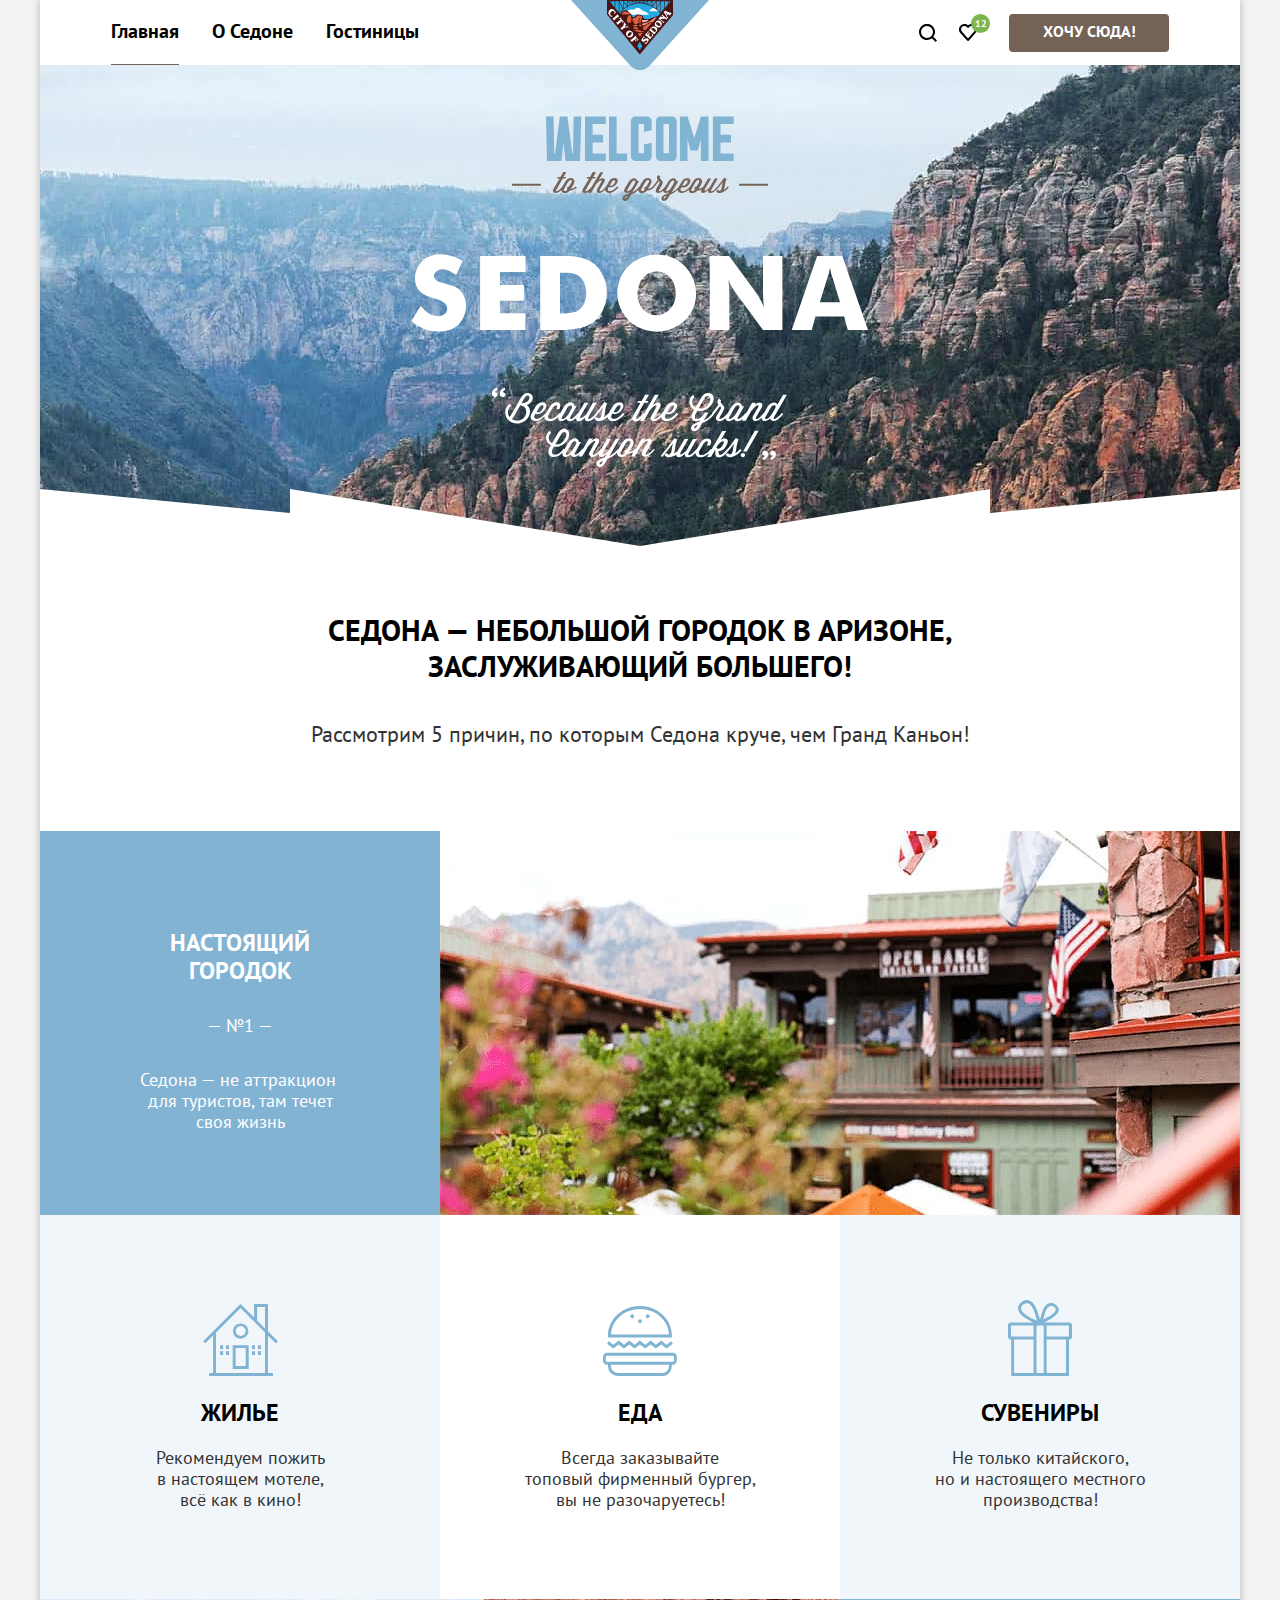
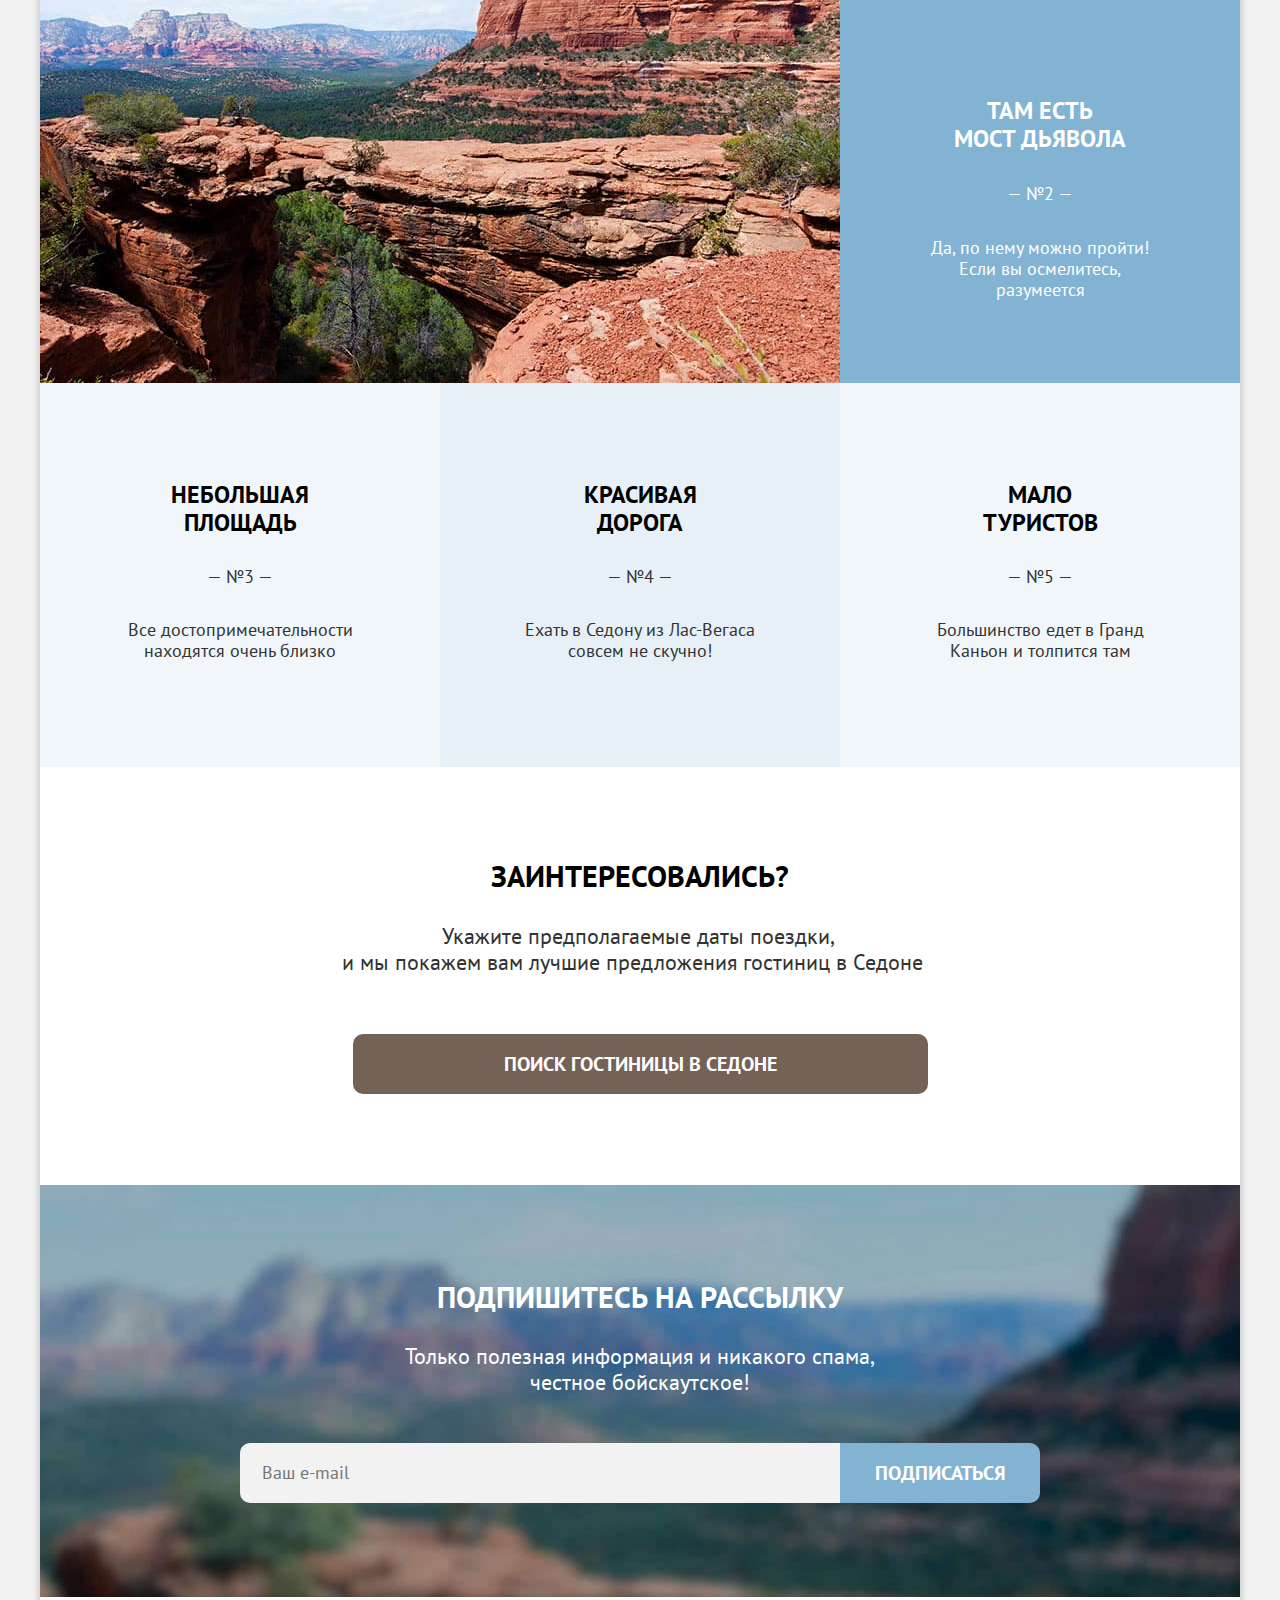
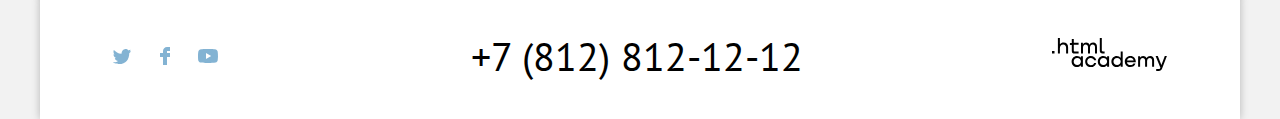
==== commit 02afbd63: "Защита, исправления" ====
--- a/index.html
+++ b/index.html
@@ -10,371 +10,360 @@
 </head>
 
 <body>
-  <header class="page-header">
-    <nav class="navigation">
-      <ul class="navigation-list">
-        <li class="navigation-item">
-          <a class="navigation-link navigation-link-current" href="#no_scroll">Главная</a>
-        </li>
-        <li class="navigation-item">
-          <a class="navigation-link" href="#">О Седоне</a>
-        </li>
-        <li class="navigation-item">
-          <a class="navigation-link" href="hotels.html">Гостиницы</a>
-        </li>
-      </ul>
-      <a class="header-logo" href="#no_scroll">
-        <img class="header-logo-img" src="img/header/sedona-logo.svg" width="138" height="70" alt="logo.">
-      </a>
-      <ul class="navigation-list navigation-user">
-        <li class="navigation-item">
-          <a class="navigation-link" href="#">
-            <svg class="navigation-icon" width="18" height="18" viewBox="0 0 18 18" aria-hidden="true" focusable="false"
-              fill="none" xmlns="http://www.w3.org/2000/svg">
-              <g clip-path="url(#a)">
+  <div class="body-wrapper">
+    <header class="page-header">
+      <nav class="navigation">
+        <ul class="navigation-list">
+          <li class="navigation-item">
+            <a class="navigation-link navigation-link-current" href="#no_scroll">Главная</a>
+          </li>
+          <li class="navigation-item">
+            <a class="navigation-link" href="#">О Седоне</a>
+          </li>
+          <li class="navigation-item">
+            <a class="navigation-link" href="hotels.html">Гостиницы</a>
+          </li>
+        </ul>
+        <a class="header-logo" href="#no_scroll">
+          <img class="header-logo-img" src="img/header/sedona-logo.svg" width="138" height="70" alt="logo.">
+        </a>
+        <ul class="navigation-list navigation-user">
+          <li class="navigation-item">
+            <a class="navigation-link" href="#">
+              <svg class="navigation-icon" width="18" height="18" viewBox="0 0 18 18" aria-hidden="true"
+                focusable="false" fill="none" xmlns="http://www.w3.org/2000/svg">
+                <g clip-path="url(#a)">
+                  <path
+                    d="m18 16.5-3.7-3.7A8 8 0 0 0 8-.1C3.6-.1 0 3.6 0 8a8 8 0 0 0 12.9 6.3l3.7 3.7 1.4-1.5ZM8 14a6 6 0 0 1-6-6 6 6 0 0 1 6-6 6 6 0 0 1 6 6 6 6 0 0 1-6 6Z"
+                    fill="" />
+                </g>
+                <defs>
+                  <clipPath id="a">
+                    <path fill="#fff" d="M0 0h18v18H0z" />
+                  </clipPath>
+                </defs>
+              </svg>
+              <span class="visually-hidden">
+                Поиск
+              </span>
+            </a>
+          </li>
+          <li class="navigation-item">
+            <a class="navigation-link navigation-link--favourites" href="#">
+              <svg class="navigation-icon" width="18" height="17" viewBox="0 0 18 17" aria-hidden="true"
+                focusable="false" fill="none" xmlns="http://www.w3.org/2000/svg">
                 <path
-                  d="m18 16.5-3.7-3.7A8 8 0 0 0 8-.1C3.6-.1 0 3.6 0 8a8 8 0 0 0 12.9 6.3l3.7 3.7 1.4-1.5ZM8 14a6 6 0 0 1-6-6 6 6 0 0 1 6-6 6 6 0 0 1 6 6 6 6 0 0 1-6 6Z"
+                  d="M8.9 17a1 1 0 0 1-.8-.4l-7-7.9A5.4 5.4 0 0 1 5.5 0C6.8 0 8 .5 9 1.3a5.5 5.5 0 0 1 9 4.1c0 1.3-.5 2.5-1.3 3.4l-7 7.9c-.2.2-.4.3-.8.3Zm-6-9.5L9 14.4l6.2-7c.5-.5.7-1.2.7-2 0-1.8-1.5-3.3-3.3-3.3-1 0-2 .5-2.7 1.3-.3.3-.6.4-.9.4-.3 0-.6-.2-.8-.4a3.7 3.7 0 0 0-2.7-1.3 3.3 3.3 0 0 0-3.3 3.3c-.1.9.3 1.6.7 2.1-.1 0-.1 0 0 0Z"
                   fill="" />
-              </g>
-              <defs>
-                <clipPath id="a">
-                  <path fill="#fff" d="M0 0h18v18H0z" />
-                </clipPath>
-              </defs>
-            </svg>
-            <span class="visually-hidden">
-              Поиск
-            </span>
-          </a>
-        </li>
-        <li class="navigation-item">
-          <a class="navigation-link navigation-link--favourites" href="#">
-            <svg class="navigation-icon" width="18" height="17" viewBox="0 0 18 17" aria-hidden="true" focusable="false"
-              fill="none" xmlns="http://www.w3.org/2000/svg">
-              <path
-                d="M8.9 17a1 1 0 0 1-.8-.4l-7-7.9A5.4 5.4 0 0 1 5.5 0C6.8 0 8 .5 9 1.3a5.5 5.5 0 0 1 9 4.1c0 1.3-.5 2.5-1.3 3.4l-7 7.9c-.2.2-.4.3-.8.3Zm-6-9.5L9 14.4l6.2-7c.5-.5.7-1.2.7-2 0-1.8-1.5-3.3-3.3-3.3-1 0-2 .5-2.7 1.3-.3.3-.6.4-.9.4-.3 0-.6-.2-.8-.4a3.7 3.7 0 0 0-2.7-1.3 3.3 3.3 0 0 0-3.3 3.3c-.1.9.3 1.6.7 2.1-.1 0-.1 0 0 0Z"
+              </svg>
+              <span class="visually-hidden">
+                Избранное
+              </span>
+              <span class="navigation-favorites-counter">12</span>
+            </a>
+          </li>
+          <li class="navigation-item">
+            <a class="navigation-link button-nav" href="#">
+              хочу сюда!
+            </a>
+          </li>
+        </ul>
+        <div class="popup popup-favourites">
+          <ul class="popup-list">
+            <li class="popup-item">
+              <a class="popup-link" href="#">
+                <div class="popup-link-wrapper">
+                  <img class="popup-img" src="img/hotels/hotels-cards/desert-quali.jpg" alt="desert-quali." width="48"
+                    height="48">
+                  <h2 class="popup-title">Desert Quail Inn</h2>
+                  <p class="popup-description">Мотель</p>
+                </div>
+              </a>
+              <button class="popup-button-delete">
+                <svg class="popup-icon" width="16" height="16" viewBox="0 0 16 16" aria-hidden="true" focusable="false"
+                  fill="" xmlns="http://www.w3.org/2000/svg">
+                  <g opacity="" fill="">
+                    <path
+                      d="M15.3 2.3H.6c-.3 0-.6.2-.6.5s.3.6.6.6h1.7v12c0 .3.3.6.6.6h10.2c.3 0 .6-.3.6-.6v-12h1.7c.3 0 .6-.3.6-.6s-.4-.5-.7-.5Zm-2.8 12.5H3.4V3.4h9.1v11.4ZM6.2 1.2h3.4c.3 0 .6-.3.6-.6S10 0 9.7 0H6.2c-.3 0-.5.3-.5.6s.2.6.5.6Z" />
+                    <path
+                      d="M6.2 12c.3 0 .6-.3.6-.6V5.7c0-.3-.3-.6-.6-.6s-.6.3-.6.6v5.7c.1.3.3.6.6.6ZM9.7 12c.3 0 .6-.3.6-.6V5.7c0-.3-.3-.6-.6-.6s-.6.4-.6.6v5.7c0 .3.2.6.6.6Z" />
+                  </g>
+                </svg>
+                <span class="visually-hidden">Корзина</span>
+              </button>
+            </li>
+            <li class="popup-item">
+              <a class="popup-link" href="#">
+                <div class="popup-link-wrapper">
+                  <img class="popup-img" src="img/hotels/hotels-cards/villas.jpg" alt="villas." width="48" height="48">
+                  <h2 class="popup-title">Villas at Poco Diablo</h2>
+                  <p class="popup-description">Апартаменты</p>
+                </div>
+              </a>
+              <button class="popup-button-delete">
+                <svg class="popup-icon" width="16" height="16" viewBox="0 0 16 16" aria-hidden="true" focusable="false"
+                  fill="" xmlns="http://www.w3.org/2000/svg">
+                  <g opacity="" fill="">
+                    <path
+                      d="M15.3 2.3H.6c-.3 0-.6.2-.6.5s.3.6.6.6h1.7v12c0 .3.3.6.6.6h10.2c.3 0 .6-.3.6-.6v-12h1.7c.3 0 .6-.3.6-.6s-.4-.5-.7-.5Zm-2.8 12.5H3.4V3.4h9.1v11.4ZM6.2 1.2h3.4c.3 0 .6-.3.6-.6S10 0 9.7 0H6.2c-.3 0-.5.3-.5.6s.2.6.5.6Z" />
+                    <path
+                      d="M6.2 12c.3 0 .6-.3.6-.6V5.7c0-.3-.3-.6-.6-.6s-.6.3-.6.6v5.7c.1.3.3.6.6.6ZM9.7 12c.3 0 .6-.3.6-.6V5.7c0-.3-.3-.6-.6-.6s-.6.4-.6.6v5.7c0 .3.2.6.6.6Z" />
+                  </g>
+                </svg>
+                <span class="visually-hidden">Корзина</span>
+              </button>
+            </li>
+          </ul>
+          <button class="btn-popup-favourites">Все избранные</button>
+        </div>
+      </nav>
+    </header>
+    <main class="main-container main-index">
+      <div class="page-container">
+        <section class="promo">
+          <div class="promo-wrapper">
+            <h1 class="visually-hidden">Sedona</h1>
+            <img class="promo-img" src="img/index/welcome.svg" alt="Sedona promo image." width="458" height="352">
+          </div>
+          <div class="promo-about">
+            <h2 class="promo-about-description">Cедона — небольшой городок в аризоне, заслуживающий большего!</h2>
+            <p class="promo-about-reason">Рассмотрим 5 причин, по которым Седона круче, чем Гранд Каньон!</p>
+          </div>
+        </section>
+        <section class="advantages">
+          <h2 class="visually-hidden">Преимущества</h2>
+          <div class="advantages-block">
+            <div class="advantages-block-text">
+              <h3 class="advantages-block-title">Настоящий городок</h3>
+              <p class="advantages-block-number">&mdash; №1 &mdash;</p>
+              <p class="advantages-block-description">Седона &mdash; не аттракцион&nbsp; для туристов, там течет своя
+                жизнь
+              </p>
+            </div>
+            <img class="advantages-block-photo" src="img/index/advantages/sedona.jpg" alt="Sedona." width="800"
+              height="384">
+          </div>
+          <ul class="advantages-list advantages-list--features">
+            <li class="advantages-list-item advantages-list-item--housing">
+              <h3 class="advantages-list-title">Жилье</h3>
+              <p class="advantages-list-description">Рекомендуем пожить<br> в настоящем мотеле,<br>всё
+                как в кино!
+              </p>
+            </li>
+            <li class="advantages-list-item advantages-list-item--food">
+              <h3 class="advantages-list-title">Еда</h3>
+              <p class="advantages-list-description">Всегда заказывайте<br> топовый фирменный бургер,<br> вы не
+                разочаруетесь!</p>
+            </li>
+            <li class="advantages-list-item advantages-list-item--souvenirs">
+              <h3 class="advantages-list-title">Сувениры</h3>
+              <p class="advantages-list-description">Не только китайского,<br> но и настоящего местного
+                производства!
+              </p>
+            </li>
+          </ul>
+          <div class="advantages-block advantages-block--right">
+            <div class="advantages-block-text">
+              <h3 class="advantages-block-title">Там есть<br> мост дьявола</h3>
+              <p class="advantages-block-number">&mdash; №2 &mdash;</p>
+              <p class="advantages-block-description">Да, по нему можно пройти! Если вы осмелитесь, разумеется</p>
+            </div>
+            <img class="advantages-block-photo" src="img/index/advantages/devils-bridge.jpg" width="800" height="384"
+              alt="Devil`s bridge.">
+          </div>
+          <ol class="advantages-list">
+            <li class="advantages-list-item">
+              <h3 class="advantages-list-title">Небольшая площадь</h3>
+              <p class="advantages-list-number">&mdash; №3 &mdash;</p>
+              <p class="advantages-list-description">Все достопримечательности находятся очень близко</p>
+            </li>
+            <li class="advantages-list-item">
+              <h3 class="advantages-list-title">Красивая<br> дорога</h3>
+              <p class="advantages-list-number">&mdash; №4 &mdash;</p>
+              <p class="advantages-list-description"> Ехать в Седону из Лас-Вегаса совсем не скучно!</p>
+            </li>
+            <li class="advantages-list-item">
+              <h3 class="advantages-list-title">Мало<br> туристов</h3>
+              <p class="advantages-list-number">&mdash; №5 &mdash;</p>
+              <p class="advantages-list-description">Большинство едет в Гранд Каньон и толпится там</p>
+            </li>
+          </ol>
+        </section>
+        <section class="search">
+          <h2 class="visually-hidden">Поиск гостиницы</h2>
+          <span class="search-title">Заинтересовались?</span>
+          <p class="search-description">&nbsp;&nbsp;Укажите предполагаемые даты поездки,<br>и мы покажем вам лучшие
+            предложения гостиниц в Седоне</p>
+          <a class="search-link" href="catalog.html">поиск гостиницы в седоне</a>
+        </section>
+        <section class="mailing mailing--index">
+          <h2 class="visually-hidden">Рассылка</h2>
+          <h3 class="mailing-title">Подпишитесь на рассылку</h3>
+          <p class="mailing-description">Только полезная информация и никакого спама,<br> честное бойскаутское!</p>
+          <form class="mailing-form" action="https://echo.htmlacademy.ru/" method="post">
+            <input class="email-field" type="email" name="mailing-email" placeholder="Ваш e-mail">
+            <button class="button" type="submit">Подписаться</button>
+          </form>
+        </section>
+      </div>
+    </main>
+    <footer class="page-footer">
+      <section class="footer-social-link">
+        <h2 class="visually-hidden">Контакты</h2>
+        <ul class="footer-social-list">
+          <li class="footer-social-item">
+            <a class="button-social" href="https://twitter.com/htmlacademy_ru">
+              <svg class="footer-icon" width="18" height="15" viewBox="0 0 18 15" aria-hidden="true" focusable="false"
+                fill="" xmlns="http://www.w3.org/2000/svg">
+                <path
+                  d="M11.6 0.194197C13.4 -0.305803 14.8 0.494197 15.4 1.3942C16.1 1.1942 16.8 0.894197 17.5 0.694197C17.5 1.5942 16.9 2.1942 16.6 2.4942C17.3 2.5942 18 1.8942 18 1.8942C17.8 2.8942 16.9 3.6942 16.3 3.8942C16.1 10.6942 13 15.0942 5.7 14.9942C5.1 14.9942 5.8 14.9942 5.2 14.9942C4.8 14.9942 0.8 14.4942 0 13.0942C2.4 13.2942 4.1 12.6942 5 11.8942C4 11.5942 2.1 11.4942 1.8 8.9942C2.2 9.0942 2.4 9.1942 3.1 9.0942C1.8 8.2942 0.4 7.4942 0.5 5.2942C0.8 5.5942 1.6 5.7942 1.9 5.7942C1.1 5.5942 -0.2 2.4942 0.9 0.894197C2.8 2.7942 4.9 4.4942 8.5 4.6942C8.7 2.2942 9.7 0.794197 11.6 0.194197Z"
+                  fill="" />
+              </svg>
+              <span class="visually-hidden">Twitter</span>
+            </a>
+          </li>
+          <li class="footer-social-item">
+            <a class="button-social" href="https://www.facebook.com/htmlacademy">
+              <svg class="footer-icon" width="10" height="18" viewBox="0 0 10 18" aria-hidden="true" focusable="false"
+                fill="" xmlns="http://www.w3.org/2000/svg">
+                <path d="M7 0C4.8 0 3 1.8 3 4V6H0V10H3V18H7V10H10V6H7V4H10V0H7Z" fill="" />
+              </svg>
+              <span class="visually-hidden">Facebook</span>
+            </a>
+          </li>
+          <li class="footer-social-item">
+            <a class="button-social" href="https://www.youtube.com/c/HTMLAcademyRUS">
+              <svg class="footer-icon" width="20" height="14" viewBox="0 0 20 14" aria-hidden="true" focusable="false"
+                fill="" xmlns="http://www.w3.org/2000/svg">
+                <path fill-rule="evenodd" clip-rule="evenodd"
+                  d="M17.8136 0.418176C18.6746 0.648666 19.3513 1.32532 19.5818 2.18637C19.9983 3.74547 20 7.00033 20 7.00033C20 7.00033 20 10.2552 19.5818 11.8143C19.3513 12.6753 18.6746 13.352 17.8136 13.5825C16.2545 14.0007 9.99996 14.0007 9.99996 14.0007C9.99996 14.0007 3.74547 14.0007 2.18636 13.5825C1.32532 13.352 0.648666 12.6753 0.418176 11.8143C0 10.2552 0 7.00033 0 7.00033C0 7.00033 0 3.74547 0.418176 2.18637C0.648666 1.32532 1.32532 0.648666 2.18636 0.418176C3.74547 0 9.99996 0 9.99996 0C9.99996 0 16.2545 0 17.8136 0.418176ZM13.194 7.00061L7.99808 10.0002V4.00092L13.194 7.00061Z"
+                  fill="" />
+              </svg>
+              <span class="visually-hidden">Youtube</span>
+            </a>
+          </li>
+        </ul>
+        <a class="footer-tel" href="tel:+78128121212">
+          +7 (812) 812-12-12
+          <span class="visually-hidden">Телефон</span>
+        </a>
+        <a class="footer-htmlacademy-link" href="https://htmlacademy.ru/">
+          <svg class="footer-logo" width="115" height="33" viewBox="0 0 115 33" aria-hidden="true" focusable="false"
+            fill="" xmlns="http://www.w3.org/2000/svg">
+            <g clip-path="url(#clip0)">
+              <path fill-rule="evenodd" clip-rule="evenodd"
+                d="M7.9999 6.2C8.7999 5.2 9.9999 4.5 11.5999 4.5C14.2999 4.5 16.1999 6.4 16.0999 9.4V15.5H14.0999V9.8C14.0999 8 12.9999 6.6 11.1999 6.6C9.1999 6.6 7.8999 8.1 7.8999 10.2V15.5H5.8999V0H7.8999V6.2H7.9999ZM0 15.5V12.9H2.5V15.5H0ZM26.5999 4.79998H21.7999V1.09998H19.7999V4.89998H17.8999V6.89998H19.7999V12.9C19.7999 14.6 20.7999 15.6 22.4999 15.6H26.5999V13.6H22.8999C22.1999 13.6 21.7999 13.2 21.7999 12.5V6.79998H26.5999V4.79998ZM37.6 6.69998C38.2 5.39998 39.5 4.59998 41.1 4.59998C43.6 4.59998 45.1 6.39998 45 8.89997V15.4H43V9.09998C43 7.49998 42.1 6.49998 40.6 6.49998C39.4 6.49998 38 7.39998 38 9.79998V15.4H36V9.09998C36 7.49998 35.1 6.49998 33.6 6.49998C32 6.49998 31 7.99998 31 9.99998V15.4H29V4.79998H30.9V6.39998H31C31.6 5.39998 32.7 4.59998 34.1 4.59998C35.7 4.59998 36.9 5.49998 37.5 6.69998H37.6ZM47.8 12.7C47.8 14.4 48.8 15.4 50.6 15.4H52.6V13.4H50.9001C50.2001 13.4 49.8 13 49.8 12.3V0H47.8V12.7ZM25.0001 17.9C26.7001 17.9 28.0001 18.6 28.9001 19.7V18.2H30.9001V28.8H28.9001V27.2H28.8001C28.0001 28.3 26.8001 29.1 25.0001 29.1C21.9001 29.1 19.6001 26.8 19.6001 23.5C19.6001 20.2 21.9001 17.9 25.0001 17.9ZM21.7001 23.5C21.7001 25.5 23.1001 27.1 25.3001 27.1C27.5001 27.1 28.9001 25.4 28.9001 23.5C28.9001 21.5 27.5001 19.9 25.3001 19.9C23.1001 19.9 21.7001 21.5 21.7001 23.5ZM44.2 22C43.7 19.6 41.5999 17.9 38.7999 17.9C35.3999 17.9 33.2 20.4 33.2 23.5C33.2 26.6 35.3999 29.1 38.7999 29.1C41.5999 29.1 43.7 27.3 44.2 24.9H42.0999C41.7 26.2 40.3999 27.2 38.7999 27.2C36.5999 27.2 35.2 25.6 35.2 23.6C35.2 21.6 36.5999 20 38.7999 20C40.3999 20 41.5999 21 42.0999 22.2H44.2V22ZM51.2001 17.9C52.9001 17.9 54.2001 18.6 55.1 19.7V18.2H57.1V28.8H55.1V27.2H55C54.2001 28.3 53 29.1 51.2001 29.1C48.1001 29.1 45.8 26.8 45.8 23.5C45.8 20.2 48.1001 17.9 51.2001 17.9ZM47.9001 23.5C47.9001 25.5 49.3 27.1 51.5 27.1C53.6 27.1 55.1 25.4 55.1 23.5C55.1 21.5 53.7001 19.9 51.5 19.9C49.3 19.9 47.9001 21.5 47.9001 23.5ZM68.6999 19.8C67.7999 18.7 66.4999 17.9 64.7999 17.9C61.6999 17.9 59.3999 20.2 59.3999 23.5C59.3999 26.8 61.5999 29.1 64.7999 29.1C66.4999 29.1 67.7999 28.3 68.5999 27.3H68.6999V28.8H70.6999V13.4H68.6999V19.8ZM65.0999 27.1C62.8999 27.1 61.4999 25.5 61.4999 23.5C61.4999 21.5 62.8999 19.9 65.0999 19.9C67.2999 19.9 68.6999 21.5 68.6999 23.5C68.5999 25.5 67.1999 27.1 65.0999 27.1ZM72.8 23.5C72.8 20.4 75 17.9 78.3 17.9C81.8 17.9 84 20.6 83.8 24.2H75C75.1 25.8 76.5 27.1 78.4 27.1C79.8 27.1 80.9 26.5 81.4 25.5H83.5C82.8 27.8 80.8 29.1 78.3 29.1C74.9 29.1 72.8 26.5 72.8 23.5ZM81.6 22.4C81.3 20.8 80 19.8 78.3 19.8C76.6001 19.8 75.4 20.9 75.1 22.4H81.6ZM98.2001 17.9C96.6001 17.9 95.3001 18.7 94.6001 19.9H94.5001C93.9001 18.7 92.7001 17.9 91.1001 17.9C89.7001 17.9 88.6001 18.6 88.0001 19.7V18.2H86.1001V28.8H88.1001V23.4C88.1001 21.4 89.1001 20 90.7001 19.9C92.2001 19.9 93.1001 20.9 93.1001 22.5V28.8H95.1001V23.2C95.1001 20.8 96.5001 19.9 97.7001 19.9C99.2001 19.9 100.1 20.9 100.1 22.5V28.8H102.1V22.3C102.2 19.7 100.7 17.9 98.2001 17.9ZM105.8 18.1L109.4 27L112.8 18.1H114.9L110.2 30.3C109.5 32.1 108.5 32.9 106.7 32.9H104.2V30.9H106.7C107.7 30.9 108.1 30.6 108.4 29.7L103.6 18.1H105.8Z"
                 fill="" />
-            </svg>
-            <span class="visually-hidden">
-              Избранное
-            </span>
-            <span class="navigation-favorites-counter">12</span>
-          </a>
-        </li>
-        <li class="navigation-item">
-          <a class="navigation-link button-nav" href="#">
-            хочу сюда!
-          </a>
-        </li>
-      </ul>
-      <div class="popup popup-favourites">
-        <ul class="popup-list">
-          <li class="popup-item">
-
-            <a class="popup-link" href="#">
-              <div class="popup-link-wrapper">
-                <img class="popup-img" src="img/hotels/hotels-cards/desert-quali.jpg" alt="desert-quali." width="48"
-                  height="48">
-                <h2 class="popup-title">Desert Quail Inn</h2>
-                <p class="popup-description">Мотель</p>
+            </g>
+            <defs>
+              <clipPath id="clip0">
+                <rect width="114.9" height="32.9" fill="" />
+              </clipPath>
+            </defs>
+          </svg>
+          <span class="visually-hidden">HTML Academy</span>
+        </a>
+      </section>
+    </footer>
+    <div class="modal-container">
+      <div class="modal modal-search">
+        <button class="modal-close-button">
+          <span class="visually-hidden">Закрыть</span>
+          <svg class="modal-close-icon" width="13" height="13" viewBox="0 0 13 13" aria-hidden="true" focusable="false"
+            fill="none" xmlns="http://www.w3.org/2000/svg">
+            <path d="M13 1.2 11.8 0 6.5 5.3 1.2 0 0 1.2l5.3 5.3L0 11.8 1.2 13l5.3-5.3 5.3 5.3 1.2-1.2-5.3-5.3L13 1.2Z"
+              fill="#000" />
+          </svg>
+        </button>
+        <h2 class="modal-title">Поиск гостиницы в Седоне</h2>
+        <form class="auth-form" action="https://echo.htmlacademy.ru/" method="post">
+          <div class="date-form-input">
+            <label class="modal-label" for="arrival-date">Дата заезда:</label>
+            <div class="date-form-wrapper wrapper-error">
+              <input class="date-form-field field" required type="text" id="arrival-date" name="arrival-date"
+                value="27 апреля 2020">
+              <span class="modal-input-message message--error">Мы не можем отправить вас в прошлое.</span>
+            </div>
+            <a class="modal-date-link" href="#">
+              <svg width="15" height="15" viewBox="0 0 15 15" aria-hidden="true" focusable="false" fill="none"
+                xmlns="http://www.w3.org/2000/svg">
+                <g opacity=".3" fill="#000">
+                  <path d="M5.5 10c.3 0 .5-.2.5-.5S5.8 9 5.5 9s-.5.2-.5.5.2.5.5.5Z" />
+                  <path
+                    d="M14 2h-2V0h-1v2H4V0H3v2H1c-.6 0-1 .4-1 1v11c0 .5.4 1 1 1h13c.5 0 1-.5 1-1V3c0-.6-.5-1-1-1Zm0 12H1V7h13v7ZM1 6V3h2v2h1V3h7v2h1V3h2v3H1Z" />
+                  <path
+                    d="M7.5 10c.3 0 .5-.2.5-.5S7.8 9 7.5 9s-.5.2-.5.5.2.5.5.5ZM9.5 10c.3 0 .5-.2.5-.5S9.8 9 9.5 9s-.5.2-.5.5.2.5.5.5ZM5.5 11c-.3 0-.5.2-.5.5s.2.5.5.5.5-.2.5-.5-.2-.5-.5-.5ZM3.5 10c.3 0 .5-.2.5-.5S3.8 9 3.5 9s-.5.2-.5.5.2.5.5.5ZM3.5 11c-.3 0-.5.2-.5.5s.2.5.5.5.5-.2.5-.5-.2-.5-.5-.5ZM7.5 11c-.3 0-.5.2-.5.5s.2.5.5.5.5-.2.5-.5-.2-.5-.5-.5ZM9.5 11c-.3 0-.5.2-.5.5s.2.5.5.5.5-.2.5-.5-.2-.5-.5-.5ZM11.5 10c.3 0 .5-.2.5-.5s-.2-.5-.5-.5-.5.2-.5.5.2.5.5.5ZM11.5 11c-.3 0-.5.2-.5.5s.2.5.5.5.5-.2.5-.5-.2-.5-.5-.5Z" />
+                </g>
+              </svg>
+            </a>
+          </div>
+          <div class="date-form-input">
+            <label class="modal-label" for="leaving-date">Дата выезда:</label>
+            <div class="date-form-wrapper">
+              <input class="date-form-field field" required type="text" id="leaving-date" name="leaving-date"
+                value="1 сентября 2021">
+              <span class="modal-input-message">На эти даты есть свободные номера. Пока есть.</span>
+            </div>
+            <a class="modal-date-link" href="#">
+              <svg width="15" height="15" viewBox="0 0 15 15" aria-hidden="true" focusable="false" fill="none"
+                xmlns="http://www.w3.org/2000/svg">
+                <g opacity=".3" fill="#000">
+                  <path d="M5.5 10c.3 0 .5-.2.5-.5S5.8 9 5.5 9s-.5.2-.5.5.2.5.5.5Z" />
+                  <path
+                    d="M14 2h-2V0h-1v2H4V0H3v2H1c-.6 0-1 .4-1 1v11c0 .5.4 1 1 1h13c.5 0 1-.5 1-1V3c0-.6-.5-1-1-1Zm0 12H1V7h13v7ZM1 6V3h2v2h1V3h7v2h1V3h2v3H1Z" />
+                  <path
+                    d="M7.5 10c.3 0 .5-.2.5-.5S7.8 9 7.5 9s-.5.2-.5.5.2.5.5.5ZM9.5 10c.3 0 .5-.2.5-.5S9.8 9 9.5 9s-.5.2-.5.5.2.5.5.5ZM5.5 11c-.3 0-.5.2-.5.5s.2.5.5.5.5-.2.5-.5-.2-.5-.5-.5ZM3.5 10c.3 0 .5-.2.5-.5S3.8 9 3.5 9s-.5.2-.5.5.2.5.5.5ZM3.5 11c-.3 0-.5.2-.5.5s.2.5.5.5.5-.2.5-.5-.2-.5-.5-.5ZM7.5 11c-.3 0-.5.2-.5.5s.2.5.5.5.5-.2.5-.5-.2-.5-.5-.5ZM9.5 11c-.3 0-.5.2-.5.5s.2.5.5.5.5-.2.5-.5-.2-.5-.5-.5ZM11.5 10c.3 0 .5-.2.5-.5s-.2-.5-.5-.5-.5.2-.5.5.2.5.5.5ZM11.5 11c-.3 0-.5.2-.5.5s.2.5.5.5.5-.2.5-.5-.2-.5-.5-.5Z" />
+                </g>
+              </svg>
+            </a>
+          </div>
+          <ul class="modal-list">
+            <li class="modal-item">
+              <label class="modal-label" for="Adults">Взрослые:</label>
+              <div class="modal-wrapper">
+                <input class="modal-input" type="number" id="Adults" name="Adults" value="2">
+                <button class="modal-button modal-button--minus" type="button">
+                  &mdash;
+                </button>
+                <span class="visually-hidden">Минус</span>
+                <button class="modal-button modal-button--plus" type="button">
+                  <svg class="modal-input-icon" width="13" height="13" viewBox="0 0 13 13" aria-hidden="true"
+                    focusable="false" fill="" xmlns="http://www.w3.org/2000/svg">
+                    <path d="M13 6H7V0H6v6H0v1h6v6h1V7h6V6Z" fill="" opacity="" />
+                  </svg>
+                </button>
+                <span class="visually-hidden">Плюс</span>
               </div>
-            </a>
-
-            <button class="popup-button-delete">
-              <svg class="popup-icon" width="16" height="16" viewBox="0 0 16 16" aria-hidden="true" focusable="false"
-                fill="" xmlns="http://www.w3.org/2000/svg">
-                <g opacity="" fill="">
-                  <path
-                    d="M15.3 2.3H.6c-.3 0-.6.2-.6.5s.3.6.6.6h1.7v12c0 .3.3.6.6.6h10.2c.3 0 .6-.3.6-.6v-12h1.7c.3 0 .6-.3.6-.6s-.4-.5-.7-.5Zm-2.8 12.5H3.4V3.4h9.1v11.4ZM6.2 1.2h3.4c.3 0 .6-.3.6-.6S10 0 9.7 0H6.2c-.3 0-.5.3-.5.6s.2.6.5.6Z" />
-                  <path
-                    d="M6.2 12c.3 0 .6-.3.6-.6V5.7c0-.3-.3-.6-.6-.6s-.6.3-.6.6v5.7c.1.3.3.6.6.6ZM9.7 12c.3 0 .6-.3.6-.6V5.7c0-.3-.3-.6-.6-.6s-.6.4-.6.6v5.7c0 .3.2.6.6.6Z" />
-                </g>
-              </svg>
-              <span class="visually-hidden">Корзина</span>
-            </button>
-          </li>
-          <li class="popup-item">
-            <a class="popup-link" href="#">
-              <div class="popup-link-wrapper">
-                <img class="popup-img" src="img/hotels/hotels-cards/villas.jpg" alt="villas." width="48" height="48">
-                <h2 class="popup-title">Villas at Poco Diablo</h2>
-                <p class="popup-description">Апартаменты</p>
+            </li>
+            <li class="modal-item">
+              <label class="modal-label modal-label--children" for="Children">Дети:</label>
+              <div class="modal-button-info">
+                i
+                <span>Укажите количество детей, которые будут с вами, возраст которых от 6 до 18 лет. Дети<br> до 6 лет
+                  размещаются бесплатно.</span>
               </div>
-            </a>
-            <button class="popup-button-delete">
-              <svg class="popup-icon" width="16" height="16" viewBox="0 0 16 16" aria-hidden="true" focusable="false"
-                fill="" xmlns="http://www.w3.org/2000/svg">
-                <g opacity="" fill="">
-                  <path
-                    d="M15.3 2.3H.6c-.3 0-.6.2-.6.5s.3.6.6.6h1.7v12c0 .3.3.6.6.6h10.2c.3 0 .6-.3.6-.6v-12h1.7c.3 0 .6-.3.6-.6s-.4-.5-.7-.5Zm-2.8 12.5H3.4V3.4h9.1v11.4ZM6.2 1.2h3.4c.3 0 .6-.3.6-.6S10 0 9.7 0H6.2c-.3 0-.5.3-.5.6s.2.6.5.6Z" />
-                  <path
-                    d="M6.2 12c.3 0 .6-.3.6-.6V5.7c0-.3-.3-.6-.6-.6s-.6.3-.6.6v5.7c.1.3.3.6.6.6ZM9.7 12c.3 0 .6-.3.6-.6V5.7c0-.3-.3-.6-.6-.6s-.6.4-.6.6v5.7c0 .3.2.6.6.6Z" />
-                </g>
-              </svg>
-              <span class="visually-hidden">Корзина</span>
-            </button>
-          </li>
-        </ul>
-        <button class="btn-popup-favourites">Все избранные</button>
+              <div class="modal-wrapper">
+                <input class="modal-input" type="number" id="Children" name="Children" value="1">
+                <button class="modal-button modal-button--minus" type="button">
+                  &mdash;
+                </button>
+                <span class="visually-hidden">Минус</span>
+                <button class="modal-button modal-button--plus" type="button">
+                  <svg class="modal-input-icon" width="13" height="13" viewBox="0 0 13 13" aria-hidden="true"
+                    focusable="false" fill="" xmlns="http://www.w3.org/2000/svg">
+                    <path d="M13 6H7V0H6v6H0v1h6v6h1V7h6V6Z" fill="" opacity="" />
+                  </svg>
+                </button>
+                <span class="visually-hidden">Плюс</span>
+              </div>
+            </li>
+          </ul>
+          <button class="search-modal-button" type="submit">Найти</button>
+        </form>
       </div>
-    </nav>
-  </header>
-
-  <main class="main-container main-index">
-    <div class="page-container">
-      <section class="promo">
-        <div class="promo-wrapper">
-          <h1 class="visually-hidden">Sedona</h1>
-          <img class="promo-img" src="img/index/welcome.svg" alt="Sedona promo image." width="458" height="352">
-        </div>
-        <div class="promo-about">
-          <h2 class="promo-about-description">Cедона — небольшой городок в аризоне, заслуживающий большего!</h2>
-          <p class="promo-about-reason">Рассмотрим 5 причин, по которым Седона круче, чем Гранд Каньон!</p>
-        </div>
-      </section>
-
-      <section class="advantages">
-        <h2 class="visually-hidden">Преимущества</h2>
-
-        <div class="advantages-block">
-          <div class="advantages-block-text">
-            <h3 class="advantages-block-title">Настоящий городок</h3>
-            <p class="advantages-block-number">&mdash; №1 &mdash;</p>
-            <p class="advantages-block-description">Седона &mdash; не аттракцион&nbsp; для туристов, там течет своя
-              жизнь
-            </p>
-          </div>
-          <img class="advantages-block-photo" src="img/index/advantages/sedona.jpg" alt="Sedona." width="800"
-            height="384">
-        </div>
-
-        <ul class="advantages-list advantages-list--features">
-          <li class="advantages-list-item advantages-list-item--housing">
-            <h3 class="advantages-list-title">Жилье</h3>
-            <p class="advantages-list-description">Рекомендуем пожить<br> в настоящем мотеле,<br>всё
-              как в кино!
-            </p>
-          </li>
-          <li class="advantages-list-item advantages-list-item--food">
-            <h3 class="advantages-list-title">Еда</h3>
-            <p class="advantages-list-description">Всегда заказывайте<br> топовый фирменный бургер,<br> вы не
-              разочаруетесь!</p>
-          </li>
-          <li class="advantages-list-item advantages-list-item--souvenirs">
-            <h3 class="advantages-list-title">Сувениры</h3>
-            <p class="advantages-list-description">Не только китайского,<br> но и настоящего местного
-              производства!
-            </p>
-          </li>
-        </ul>
-
-        <div class="advantages-block advantages-block--right">
-          <div class="advantages-block-text">
-            <h3 class="advantages-block-title">Там есть<br> мост дьявола</h3>
-            <p class="advantages-block-number">&mdash; №2 &mdash;</p>
-            <p class="advantages-block-description">Да, по нему можно пройти! Если вы осмелитесь, разумеется</p>
-          </div>
-          <img class="advantages-block-photo" src="img/index/advantages/devils-bridge.jpg" width="800" height="384"
-            alt="Devil`s bridge.">
-        </div>
-
-        <ol class="advantages-list">
-          <li class="advantages-list-item">
-            <h3 class="advantages-list-title">Небольшая площадь</h3>
-            <p class="advantages-list-number">&mdash; №3 &mdash;</p>
-            <p class="advantages-list-description">Все достопримечательности находятся очень близко</p>
-          </li>
-          <li class="advantages-list-item">
-            <h3 class="advantages-list-title">Красивая<br> дорога</h3>
-            <p class="advantages-list-number">&mdash; №4 &mdash;</p>
-            <p class="advantages-list-description"> Ехать в Седону из Лас-Вегаса совсем не скучно!</p>
-          </li>
-          <li class="advantages-list-item">
-            <h3 class="advantages-list-title">Мало<br> туристов</h3>
-            <p class="advantages-list-number">&mdash; №5 &mdash;</p>
-            <p class="advantages-list-description">Большинство едет в Гранд Каньон и толпится там</p>
-          </li>
-        </ol>
-      </section>
-
-      <section class="search">
-        <h2 class="visually-hidden">Поиск гостиницы</h2>
-        <span class="search-title">Заинтересовались?</span>
-        <p class="search-description">&nbsp;&nbsp;Укажите предполагаемые даты поездки,<br>и мы покажем вам лучшие
-          предложения гостиниц в Седоне</p>
-        <a class="search-link" href="catalog.html">поиск гостиницы в седоне</a>
-      </section>
-
-      <section class="mailing mailing--index">
-        <h2 class="visually-hidden">Рассылка</h2>
-        <h3 class="mailing-title">Подпишитесь на рассылку</h3>
-        <p class="mailing-description">Только полезная информация и никакого спама,<br> честное бойскаутское!</p>
-        <form class="mailing-form" action="https://echo.htmlacademy.ru/" method="post">
-          <input class="email-field" type="email" name="mailing-email" placeholder="Ваш e-mail">
-          <button class="button" type="submit">Подписаться</button>
-        </form>
-      </section>
-    </div>
-  </main>
-
-  <footer class="page-footer">
-    <section class="footer-social-link">
-      <h2 class="visually-hidden">Контакты</h2>
-      <ul class="footer-social-list">
-        <li class="footer-social-item">
-          <a class="button-social" href="https://twitter.com/htmlacademy_ru">
-            <svg class="footer-icon" width="18" height="15" viewBox="0 0 18 15" aria-hidden="true" focusable="false"
-              fill="" xmlns="http://www.w3.org/2000/svg">
-              <path
-                d="M11.6 0.194197C13.4 -0.305803 14.8 0.494197 15.4 1.3942C16.1 1.1942 16.8 0.894197 17.5 0.694197C17.5 1.5942 16.9 2.1942 16.6 2.4942C17.3 2.5942 18 1.8942 18 1.8942C17.8 2.8942 16.9 3.6942 16.3 3.8942C16.1 10.6942 13 15.0942 5.7 14.9942C5.1 14.9942 5.8 14.9942 5.2 14.9942C4.8 14.9942 0.8 14.4942 0 13.0942C2.4 13.2942 4.1 12.6942 5 11.8942C4 11.5942 2.1 11.4942 1.8 8.9942C2.2 9.0942 2.4 9.1942 3.1 9.0942C1.8 8.2942 0.4 7.4942 0.5 5.2942C0.8 5.5942 1.6 5.7942 1.9 5.7942C1.1 5.5942 -0.2 2.4942 0.9 0.894197C2.8 2.7942 4.9 4.4942 8.5 4.6942C8.7 2.2942 9.7 0.794197 11.6 0.194197Z"
-                fill="" />
-            </svg>
-            <span class="visually-hidden">Twitter</span>
-          </a>
-        </li>
-        <li class="footer-social-item">
-          <a class="button-social" href="https://www.facebook.com/htmlacademy">
-            <svg class="footer-icon" width="10" height="18" viewBox="0 0 10 18" aria-hidden="true" focusable="false"
-              fill="" xmlns="http://www.w3.org/2000/svg">
-              <path d="M7 0C4.8 0 3 1.8 3 4V6H0V10H3V18H7V10H10V6H7V4H10V0H7Z" fill="" />
-            </svg>
-            <span class="visually-hidden">Facebook</span>
-          </a>
-        </li>
-        <li class="footer-social-item">
-          <a class="button-social" href="https://www.youtube.com/c/HTMLAcademyRUS">
-            <svg class="footer-icon" width="20" height="14" viewBox="0 0 20 14" aria-hidden="true" focusable="false"
-              fill="" xmlns="http://www.w3.org/2000/svg">
-              <path fill-rule="evenodd" clip-rule="evenodd"
-                d="M17.8136 0.418176C18.6746 0.648666 19.3513 1.32532 19.5818 2.18637C19.9983 3.74547 20 7.00033 20 7.00033C20 7.00033 20 10.2552 19.5818 11.8143C19.3513 12.6753 18.6746 13.352 17.8136 13.5825C16.2545 14.0007 9.99996 14.0007 9.99996 14.0007C9.99996 14.0007 3.74547 14.0007 2.18636 13.5825C1.32532 13.352 0.648666 12.6753 0.418176 11.8143C0 10.2552 0 7.00033 0 7.00033C0 7.00033 0 3.74547 0.418176 2.18637C0.648666 1.32532 1.32532 0.648666 2.18636 0.418176C3.74547 0 9.99996 0 9.99996 0C9.99996 0 16.2545 0 17.8136 0.418176ZM13.194 7.00061L7.99808 10.0002V4.00092L13.194 7.00061Z"
-                fill="" />
-            </svg>
-            <span class="visually-hidden">Youtube</span>
-          </a>
-        </li>
-      </ul>
-      <a class="footer-tel" href="tel:+78128121212">
-        +7 (812) 812-12-12
-        <span class="visually-hidden">Телефон</span>
-      </a>
-      <a class="footer-htmlacademy-link" href="https://htmlacademy.ru/">
-        <svg class="footer-logo" width="115" height="33" viewBox="0 0 115 33" aria-hidden="true" focusable="false"
-          fill="" xmlns="http://www.w3.org/2000/svg">
-          <g clip-path="url(#clip0)">
-            <path fill-rule="evenodd" clip-rule="evenodd"
-              d="M7.9999 6.2C8.7999 5.2 9.9999 4.5 11.5999 4.5C14.2999 4.5 16.1999 6.4 16.0999 9.4V15.5H14.0999V9.8C14.0999 8 12.9999 6.6 11.1999 6.6C9.1999 6.6 7.8999 8.1 7.8999 10.2V15.5H5.8999V0H7.8999V6.2H7.9999ZM0 15.5V12.9H2.5V15.5H0ZM26.5999 4.79998H21.7999V1.09998H19.7999V4.89998H17.8999V6.89998H19.7999V12.9C19.7999 14.6 20.7999 15.6 22.4999 15.6H26.5999V13.6H22.8999C22.1999 13.6 21.7999 13.2 21.7999 12.5V6.79998H26.5999V4.79998ZM37.6 6.69998C38.2 5.39998 39.5 4.59998 41.1 4.59998C43.6 4.59998 45.1 6.39998 45 8.89997V15.4H43V9.09998C43 7.49998 42.1 6.49998 40.6 6.49998C39.4 6.49998 38 7.39998 38 9.79998V15.4H36V9.09998C36 7.49998 35.1 6.49998 33.6 6.49998C32 6.49998 31 7.99998 31 9.99998V15.4H29V4.79998H30.9V6.39998H31C31.6 5.39998 32.7 4.59998 34.1 4.59998C35.7 4.59998 36.9 5.49998 37.5 6.69998H37.6ZM47.8 12.7C47.8 14.4 48.8 15.4 50.6 15.4H52.6V13.4H50.9001C50.2001 13.4 49.8 13 49.8 12.3V0H47.8V12.7ZM25.0001 17.9C26.7001 17.9 28.0001 18.6 28.9001 19.7V18.2H30.9001V28.8H28.9001V27.2H28.8001C28.0001 28.3 26.8001 29.1 25.0001 29.1C21.9001 29.1 19.6001 26.8 19.6001 23.5C19.6001 20.2 21.9001 17.9 25.0001 17.9ZM21.7001 23.5C21.7001 25.5 23.1001 27.1 25.3001 27.1C27.5001 27.1 28.9001 25.4 28.9001 23.5C28.9001 21.5 27.5001 19.9 25.3001 19.9C23.1001 19.9 21.7001 21.5 21.7001 23.5ZM44.2 22C43.7 19.6 41.5999 17.9 38.7999 17.9C35.3999 17.9 33.2 20.4 33.2 23.5C33.2 26.6 35.3999 29.1 38.7999 29.1C41.5999 29.1 43.7 27.3 44.2 24.9H42.0999C41.7 26.2 40.3999 27.2 38.7999 27.2C36.5999 27.2 35.2 25.6 35.2 23.6C35.2 21.6 36.5999 20 38.7999 20C40.3999 20 41.5999 21 42.0999 22.2H44.2V22ZM51.2001 17.9C52.9001 17.9 54.2001 18.6 55.1 19.7V18.2H57.1V28.8H55.1V27.2H55C54.2001 28.3 53 29.1 51.2001 29.1C48.1001 29.1 45.8 26.8 45.8 23.5C45.8 20.2 48.1001 17.9 51.2001 17.9ZM47.9001 23.5C47.9001 25.5 49.3 27.1 51.5 27.1C53.6 27.1 55.1 25.4 55.1 23.5C55.1 21.5 53.7001 19.9 51.5 19.9C49.3 19.9 47.9001 21.5 47.9001 23.5ZM68.6999 19.8C67.7999 18.7 66.4999 17.9 64.7999 17.9C61.6999 17.9 59.3999 20.2 59.3999 23.5C59.3999 26.8 61.5999 29.1 64.7999 29.1C66.4999 29.1 67.7999 28.3 68.5999 27.3H68.6999V28.8H70.6999V13.4H68.6999V19.8ZM65.0999 27.1C62.8999 27.1 61.4999 25.5 61.4999 23.5C61.4999 21.5 62.8999 19.9 65.0999 19.9C67.2999 19.9 68.6999 21.5 68.6999 23.5C68.5999 25.5 67.1999 27.1 65.0999 27.1ZM72.8 23.5C72.8 20.4 75 17.9 78.3 17.9C81.8 17.9 84 20.6 83.8 24.2H75C75.1 25.8 76.5 27.1 78.4 27.1C79.8 27.1 80.9 26.5 81.4 25.5H83.5C82.8 27.8 80.8 29.1 78.3 29.1C74.9 29.1 72.8 26.5 72.8 23.5ZM81.6 22.4C81.3 20.8 80 19.8 78.3 19.8C76.6001 19.8 75.4 20.9 75.1 22.4H81.6ZM98.2001 17.9C96.6001 17.9 95.3001 18.7 94.6001 19.9H94.5001C93.9001 18.7 92.7001 17.9 91.1001 17.9C89.7001 17.9 88.6001 18.6 88.0001 19.7V18.2H86.1001V28.8H88.1001V23.4C88.1001 21.4 89.1001 20 90.7001 19.9C92.2001 19.9 93.1001 20.9 93.1001 22.5V28.8H95.1001V23.2C95.1001 20.8 96.5001 19.9 97.7001 19.9C99.2001 19.9 100.1 20.9 100.1 22.5V28.8H102.1V22.3C102.2 19.7 100.7 17.9 98.2001 17.9ZM105.8 18.1L109.4 27L112.8 18.1H114.9L110.2 30.3C109.5 32.1 108.5 32.9 106.7 32.9H104.2V30.9H106.7C107.7 30.9 108.1 30.6 108.4 29.7L103.6 18.1H105.8Z"
-              fill="" />
-          </g>
-          <defs>
-            <clipPath id="clip0">
-              <rect width="114.9" height="32.9" fill="" />
-            </clipPath>
-          </defs>
-        </svg>
-        <span class="visually-hidden">HTML Academy</span>
-      </a>
-    </section>
-  </footer>
-
-  <div class="modal-container">
-    <div class="modal modal-search">
-      <button class="modal-close-button">
-        <span class="visually-hidden">Закрыть</span>
-        <svg class="modal-close-icon" width="13" height="13" viewBox="0 0 13 13" aria-hidden="true" focusable="false"
-          fill="none" xmlns="http://www.w3.org/2000/svg">
-          <path d="M13 1.2 11.8 0 6.5 5.3 1.2 0 0 1.2l5.3 5.3L0 11.8 1.2 13l5.3-5.3 5.3 5.3 1.2-1.2-5.3-5.3L13 1.2Z"
-            fill="#000" />
-        </svg>
-      </button>
-      <h2 class="modal-title">Поиск гостиницы в Седоне</h2>
-      <form class="auth-form" action="https://echo.htmlacademy.ru/" method="post">
-        <div class="date-form-input">
-          <label class="modal-label" for="arrival-date">Дата заезда:</label>
-          <div class="date-form-wrapper wrapper-error">
-            <input class="date-form-field field" required type="text" id="arrival-date" name="arrival-date"
-              value="27 апреля 2020">
-            <span class="modal-input-message message--error">Мы не можем отправить вас в прошлое.</span>
-          </div>
-          <a class="modal-date-link" href="#">
-            <svg width="15" height="15" viewBox="0 0 15 15" aria-hidden="true" focusable="false" fill="none"
-              xmlns="http://www.w3.org/2000/svg">
-              <g opacity=".3" fill="#000">
-                <path d="M5.5 10c.3 0 .5-.2.5-.5S5.8 9 5.5 9s-.5.2-.5.5.2.5.5.5Z" />
-                <path
-                  d="M14 2h-2V0h-1v2H4V0H3v2H1c-.6 0-1 .4-1 1v11c0 .5.4 1 1 1h13c.5 0 1-.5 1-1V3c0-.6-.5-1-1-1Zm0 12H1V7h13v7ZM1 6V3h2v2h1V3h7v2h1V3h2v3H1Z" />
-                <path
-                  d="M7.5 10c.3 0 .5-.2.5-.5S7.8 9 7.5 9s-.5.2-.5.5.2.5.5.5ZM9.5 10c.3 0 .5-.2.5-.5S9.8 9 9.5 9s-.5.2-.5.5.2.5.5.5ZM5.5 11c-.3 0-.5.2-.5.5s.2.5.5.5.5-.2.5-.5-.2-.5-.5-.5ZM3.5 10c.3 0 .5-.2.5-.5S3.8 9 3.5 9s-.5.2-.5.5.2.5.5.5ZM3.5 11c-.3 0-.5.2-.5.5s.2.5.5.5.5-.2.5-.5-.2-.5-.5-.5ZM7.5 11c-.3 0-.5.2-.5.5s.2.5.5.5.5-.2.5-.5-.2-.5-.5-.5ZM9.5 11c-.3 0-.5.2-.5.5s.2.5.5.5.5-.2.5-.5-.2-.5-.5-.5ZM11.5 10c.3 0 .5-.2.5-.5s-.2-.5-.5-.5-.5.2-.5.5.2.5.5.5ZM11.5 11c-.3 0-.5.2-.5.5s.2.5.5.5.5-.2.5-.5-.2-.5-.5-.5Z" />
-              </g>
-            </svg>
-          </a>
-        </div>
-        <div class="date-form-input">
-          <label class="modal-label" for="leaving-date">Дата выезда:</label>
-          <div class="date-form-wrapper">
-            <input class="date-form-field field" required type="text" id="leaving-date" name="leaving-date"
-              value="1 сентября 2021">
-            <span class="modal-input-message">На эти даты есть свободные номера. Пока есть.</span>
-          </div>
-          <a class="modal-date-link" href="#">
-            <svg width="15" height="15" viewBox="0 0 15 15" aria-hidden="true" focusable="false" fill="none"
-              xmlns="http://www.w3.org/2000/svg">
-              <g opacity=".3" fill="#000">
-                <path d="M5.5 10c.3 0 .5-.2.5-.5S5.8 9 5.5 9s-.5.2-.5.5.2.5.5.5Z" />
-                <path
-                  d="M14 2h-2V0h-1v2H4V0H3v2H1c-.6 0-1 .4-1 1v11c0 .5.4 1 1 1h13c.5 0 1-.5 1-1V3c0-.6-.5-1-1-1Zm0 12H1V7h13v7ZM1 6V3h2v2h1V3h7v2h1V3h2v3H1Z" />
-                <path
-                  d="M7.5 10c.3 0 .5-.2.5-.5S7.8 9 7.5 9s-.5.2-.5.5.2.5.5.5ZM9.5 10c.3 0 .5-.2.5-.5S9.8 9 9.5 9s-.5.2-.5.5.2.5.5.5ZM5.5 11c-.3 0-.5.2-.5.5s.2.5.5.5.5-.2.5-.5-.2-.5-.5-.5ZM3.5 10c.3 0 .5-.2.5-.5S3.8 9 3.5 9s-.5.2-.5.5.2.5.5.5ZM3.5 11c-.3 0-.5.2-.5.5s.2.5.5.5.5-.2.5-.5-.2-.5-.5-.5ZM7.5 11c-.3 0-.5.2-.5.5s.2.5.5.5.5-.2.5-.5-.2-.5-.5-.5ZM9.5 11c-.3 0-.5.2-.5.5s.2.5.5.5.5-.2.5-.5-.2-.5-.5-.5ZM11.5 10c.3 0 .5-.2.5-.5s-.2-.5-.5-.5-.5.2-.5.5.2.5.5.5ZM11.5 11c-.3 0-.5.2-.5.5s.2.5.5.5.5-.2.5-.5-.2-.5-.5-.5Z" />
-              </g>
-            </svg>
-          </a>
-        </div>
-
-        <ul class="modal-list">
-          <li class="modal-item">
-            <label class="modal-label" for="Adults">Взрослые:</label>
-            <div class="modal-wrapper">
-              <input class="modal-input" required type="number" id="Adults" name="Adults" value="2">
-              <button class="modal-button modal-button--minus" type="button">
-                &mdash;
-              </button>
-              <span class="visually-hidden">Минус</span>
-              <button class="modal-button modal-button--plus" type="button">
-                <svg class="modal-input-icon" width="13" height="13" viewBox="0 0 13 13" aria-hidden="true"
-                  focusable="false" fill="" xmlns="http://www.w3.org/2000/svg">
-                  <path d="M13 6H7V0H6v6H0v1h6v6h1V7h6V6Z" fill="" opacity="" />
-                </svg>
-              </button>
-              <span class="visually-hidden">Плюс</span>
-            </div>
-          </li>
-          <li class="modal-item">
-            <label class="modal-label modal-label--children" for="Children">Дети:</label>
-            <div class="modal-button-info">
-              i
-              <span>Укажите количество детей, которые будут с вами, возраст которых от 6 до 18 лет. Дети<br> до 6 лет
-                размещаются бесплатно.</span>
-            </div>
-            <div class="modal-wrapper">
-              <input class="modal-input" required type="number" id="Children" name="Children" value="1">
-              <button class="modal-button modal-button--minus" type="button">
-                &mdash;
-              </button>
-              <span class="visually-hidden">Минус</span>
-              <button class="modal-button modal-button--plus" type="button">
-                <svg class="modal-input-icon" width="13" height="13" viewBox="0 0 13 13" aria-hidden="true"
-                  focusable="false" fill="" xmlns="http://www.w3.org/2000/svg">
-                  <path d="M13 6H7V0H6v6H0v1h6v6h1V7h6V6Z" fill="" opacity="" />
-                </svg>
-              </button>
-              <span class="visually-hidden">Плюс</span>
-            </div>
-          </li>
-        </ul>
-        <button class="search-modal-button" type="submit">Найти</button>
-      </form>
     </div>
   </div>
-  <script src="index.js"></script>
+  <script src="js/index.js"></script>
 </body>
 
 </html>--- a/styles/styles.css
+++ b/styles/styles.css
@@ -39,6 +39,13 @@
 	font-style: normal;
 }
 
+.body-wrapper {
+    width: 1280px;
+    margin: 0 auto;
+    box-shadow: 0px 0px 15px 5px rgb(0 1 1 / 20%);
+	background-color: #f2f2f2;
+}
+
 .visually-hidden {
   position: absolute;
   width: 1px;
@@ -67,6 +74,8 @@
 	width: 1200px;
 	min-height: 65px;
 	margin: 0 auto;
+	background-color: #fff;
+	box-shadow: 0 0 8px 0 rgb(0 0 0 / 25%);
 }
 
 .navigation-list {
@@ -223,6 +232,8 @@
 .page-container {
 	width: 1200px;
 	margin: 0 auto;
+	background-color: #fff;
+	box-shadow: 0 0 8px 0 rgb(0 0 0 / 25%);
 }
 
 /*  PROMO  */
@@ -551,6 +562,8 @@
 	align-items: center;
 	width: 1200px;
 	margin: 0 auto;
+	background-color: #fff;
+	box-shadow: 0 0 8px 0 rgb(0 0 0 / 25%);
 }
 
 .footer-social-list {
@@ -792,6 +805,10 @@
 	background: rgba(255, 255, 255, 0.3);
 }
 
+.control-input:disabled + .control-mark {
+	background: rgba(255, 255, 255, 0.3);
+}
+
 .control-input[type="checkbox"]:checked + .control-mark::after {
 	position: absolute;
 	content: "";
@@ -858,6 +875,7 @@
 	outline: none;
 	border: 2px solid #fff;
 	background: none;
+	-moz-appearance: textfield;
 }
 
 .hotels-price-label {
@@ -893,10 +911,6 @@
 .hotels-filter-input::-webkit-inner-spin-button {
 	appearance: none;
 	margin: 0;
-}
-
-input[type='number'] {
-    -moz-appearance: textfield;
 }
 
 .hotels-filter-input:hover {
@@ -1171,7 +1185,7 @@
 
 .hotel-card-about {
 	display: grid;
-	grid-template-columns: 151px 160px;
+	grid-template-columns: 151px 450px;
 	grid-gap: 0 8px;
 	margin-right: auto;
 }
